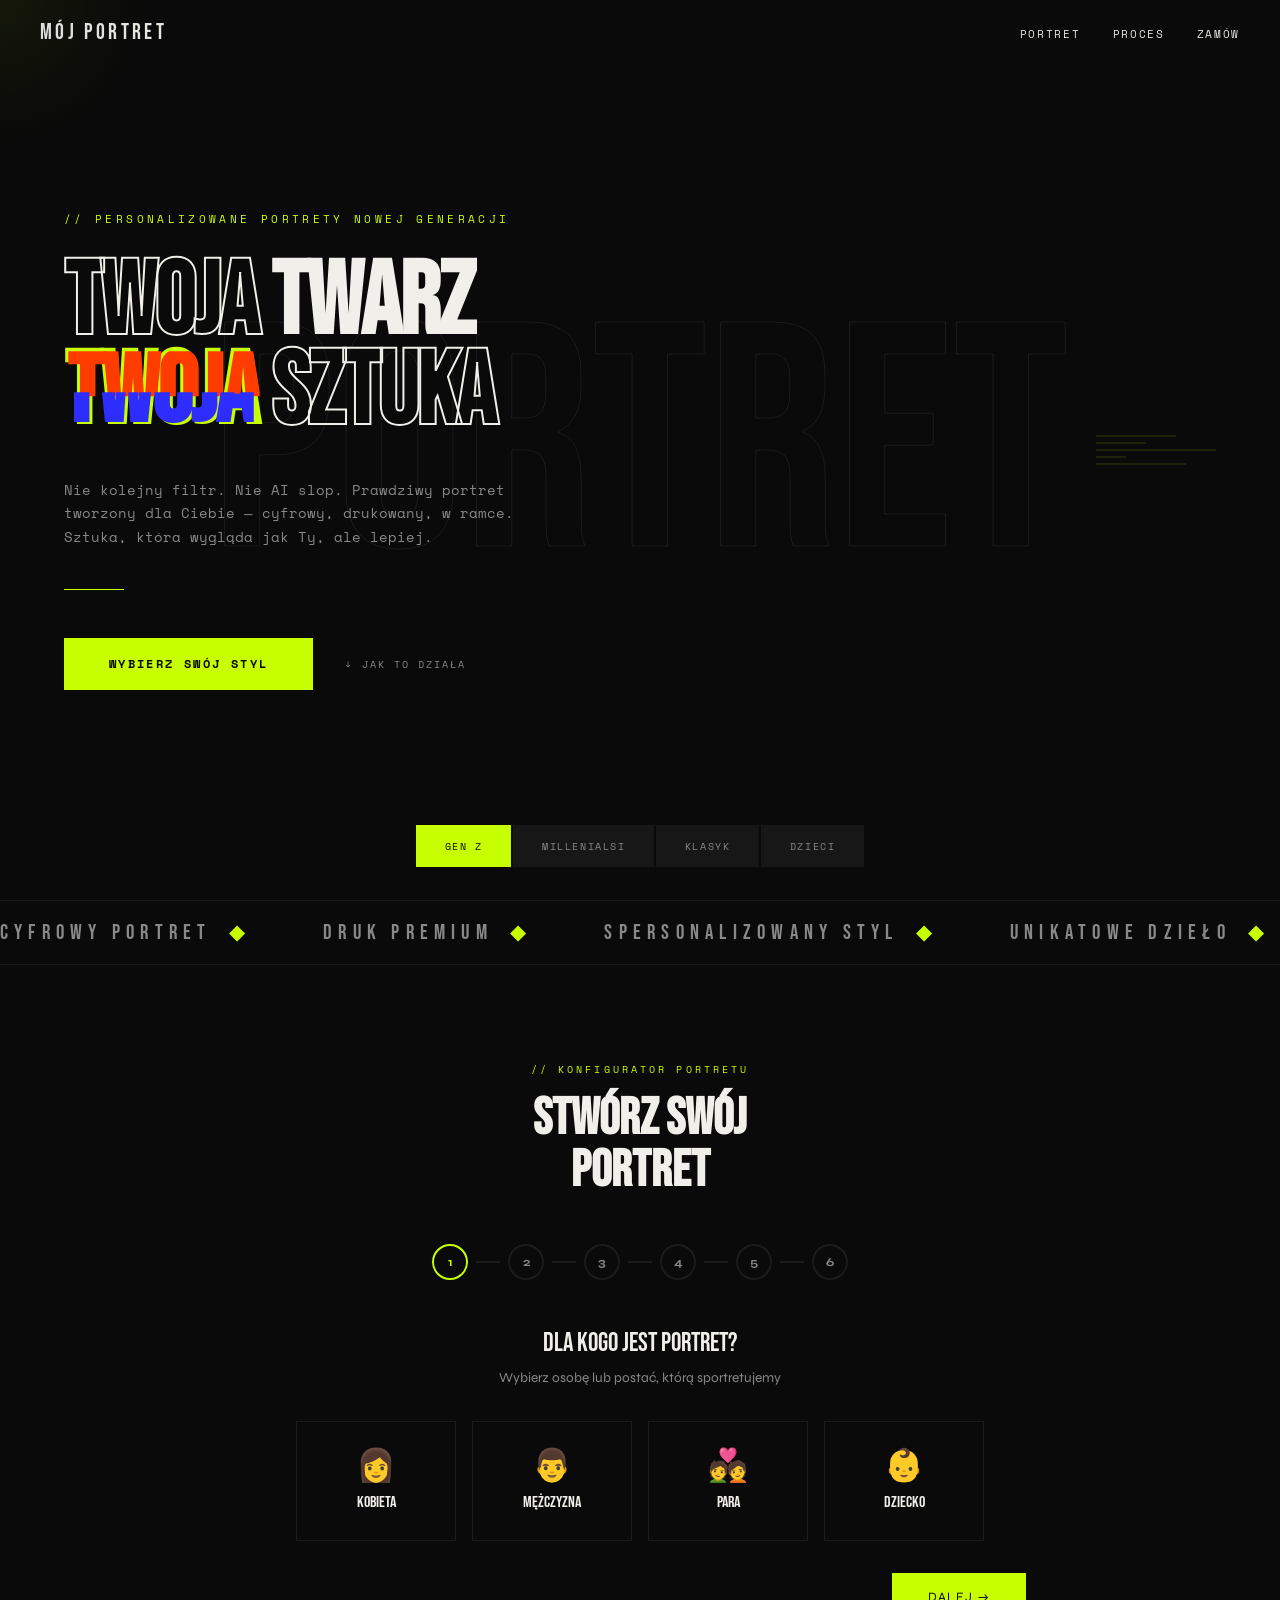
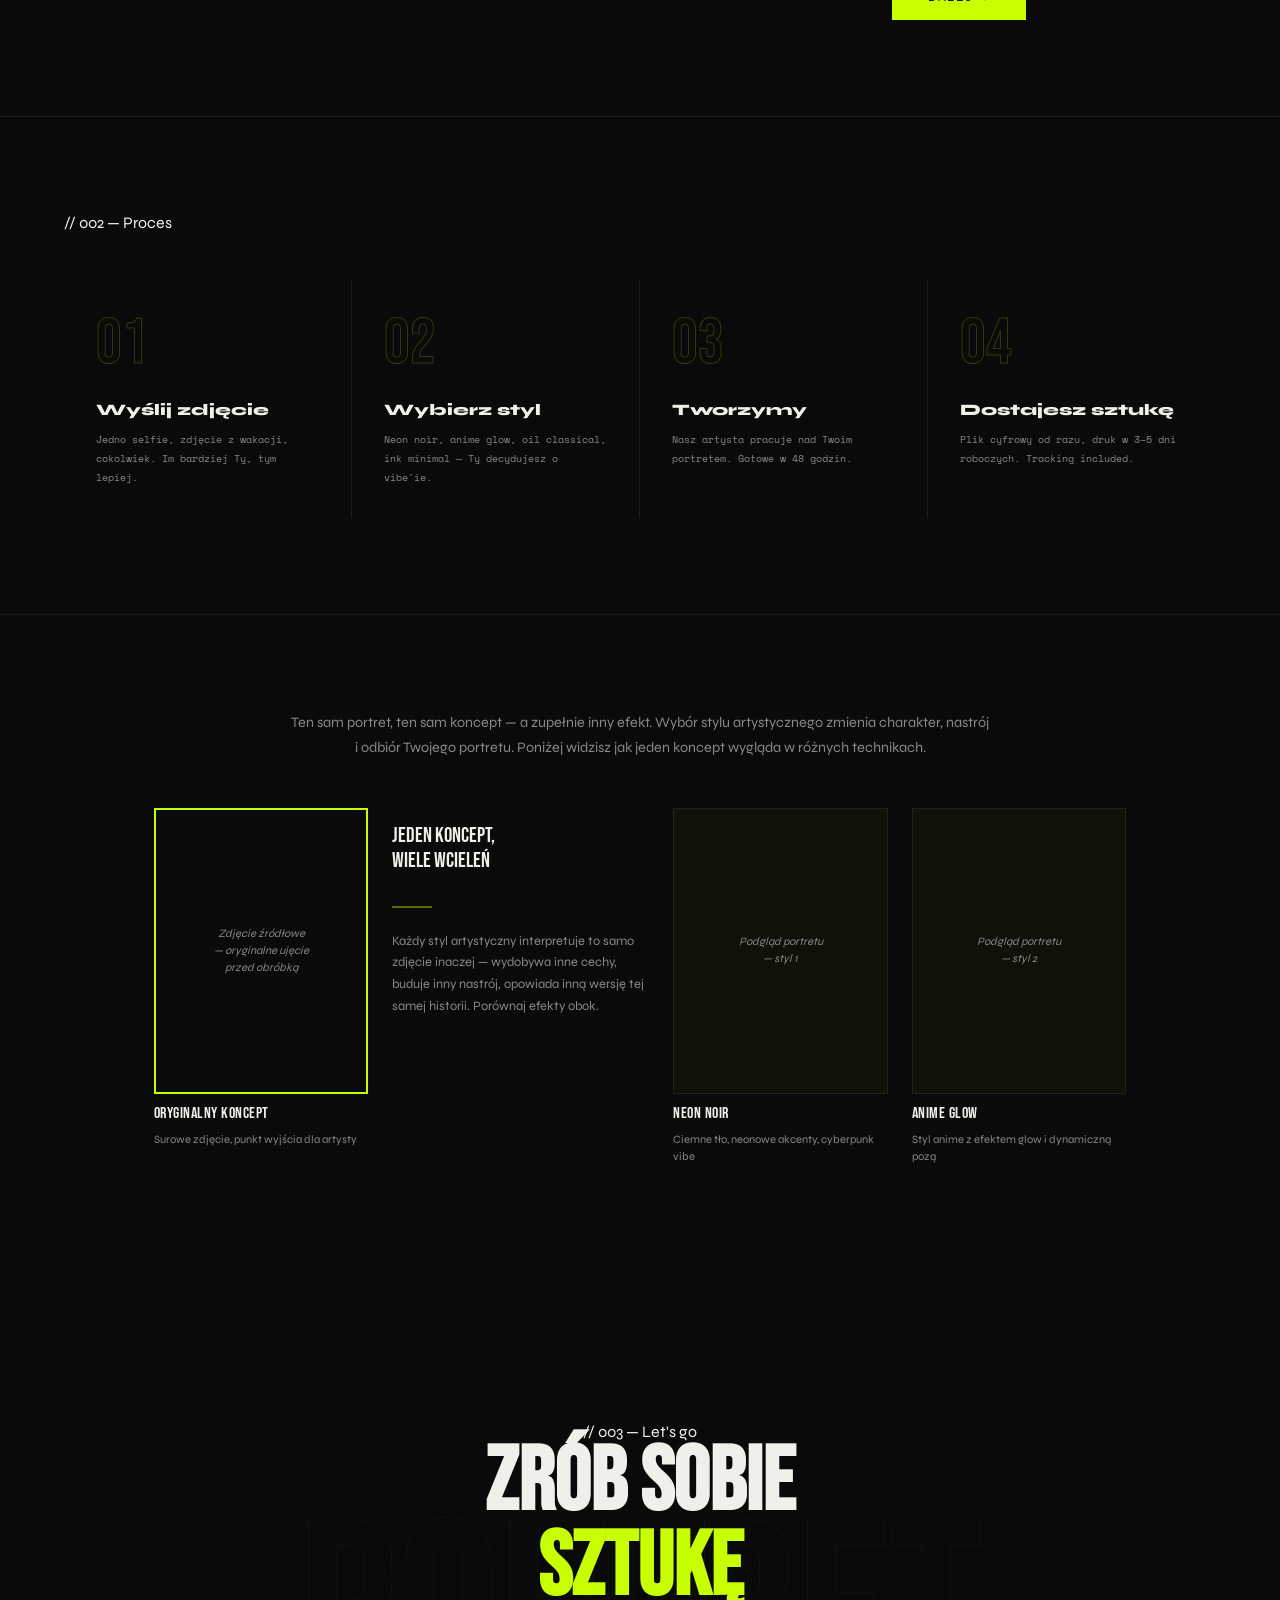
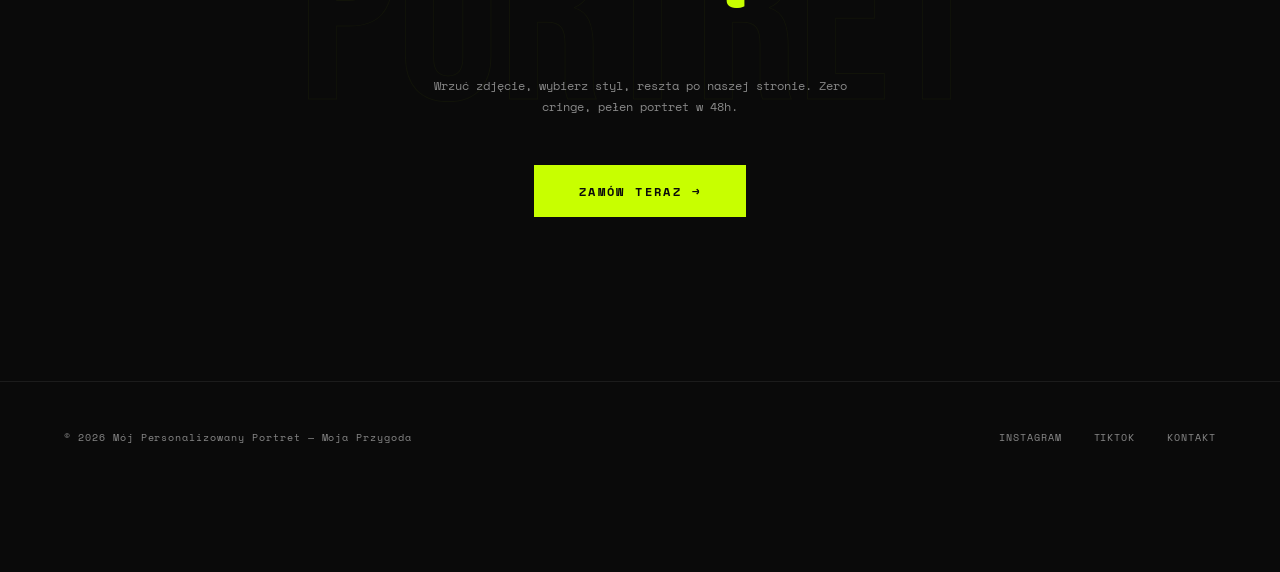
==== index.html @ 5274d472 "Rename stronka mobile test.html to index.html" ====
<!DOCTYPE html>
<html lang="pl">
<head>
<meta charset="UTF-8">
<meta name="viewport" content="width=device-width, initial-scale=1.0">
<title>Mój Personalizowany Portret</title>
<link href="https://fonts.googleapis.com/css2?family=Bebas+Neue&family=Space+Mono:ital,wght@0,400;0,700;1,400&family=Syne:wght@400;700;800&family=Playfair+Display:ital,wght@0,400;0,600;0,700;0,800;1,400;1,600&family=DM+Sans:ital,wght@0,300;0,400;0,500;1,300;1,400&family=Cormorant+Garamond:ital,wght@0,300;0,400;0,600;1,300;1,400&family=Bodoni+Moda:ital,wght@0,400;0,500;0,600;0,700;1,400;1,500;1,600&family=Lora:ital,wght@0,400;0,500;0,600;1,400;1,500&family=Fredoka+One&family=Nunito:wght@400;600;700;800&display=swap" rel="stylesheet">
<style>
*,*::before,*::after{margin:0;padding:0;box-sizing:border-box}
  :root {
    --bg: #0a0a0a; --fg: #f0efe9; --accent: #c8ff00; --accent2: #ff3c00; --accent3: #2d2dff;
    --muted: #888; --border: rgba(240,239,233,0.08); --card-hover-bg: rgba(200,255,0,0.03);
    --display-font: 'Bebas Neue', sans-serif; --body-font: 'Syne', sans-serif;
    --mono-font: 'Space Mono', monospace; --cursor: crosshair; --nav-blend: difference;
    --grain-opacity: 0.04; --scrollbar-track: #0a0a0a; --scrollbar-thumb: #c8ff00;
    --selection-bg: #c8ff00; --selection-fg: #0a0a0a;
  }
  [data-theme="millennial"] {
    --bg: #f7f3ed; --fg: #2a2520; --accent: #c4643a; --accent2: #3d6b5e; --accent3: #b8956a;
    --muted: #9a918a; --border: rgba(42,37,32,0.1); --card-hover-bg: rgba(196,100,58,0.04);
    --display-font: 'Playfair Display', serif; --body-font: 'DM Sans', sans-serif;
    --mono-font: 'Cormorant Garamond', serif; --cursor: default; --nav-blend: normal;
    --grain-opacity: 0.025; --scrollbar-track: #f7f3ed; --scrollbar-thumb: #c4643a;
    --selection-bg: #c4643a; --selection-fg: #f7f3ed;
  }
  [data-theme="klasyk"] {
    --bg: #F2F0E8; --fg: #363020; --accent: #7D2E46; --accent2: #C7C7A6; --accent3: #605C4E;
    --muted: #605C4E; --border: rgba(54,48,32,0.12); --card-hover-bg: rgba(125,46,70,0.04);
    --display-font: 'Bodoni Moda', serif; --body-font: 'Lora', serif;
    --mono-font: 'Lora', serif; --cursor: default; --nav-blend: normal;
    --grain-opacity: 0.02; --scrollbar-track: #F2F0E8; --scrollbar-thumb: #7D2E46;
    --selection-bg: #7D2E46; --selection-fg: #F2F0E8;
  }
  [data-theme="dzieci"] {
    --bg: #EAFFDA; --fg: #4A6B2A; --accent: #E8896A; --accent2: #5BA3C9; --accent3: #F5D060;
    --muted: #6A9940; --border: rgba(74,107,42,0.12); --card-hover-bg: rgba(232,137,106,0.06);
    --display-font: 'Fredoka One', cursive; --body-font: 'Nunito', sans-serif;
    --mono-font: 'Nunito', sans-serif; --cursor: default; --nav-blend: normal;
    --grain-opacity: 0; --scrollbar-track: #EAFFDA; --scrollbar-thumb: #8FD14F;
    --selection-bg: #E8896A; --selection-fg: #EAFFDA;
  }
  ::selection { background: var(--selection-bg); color: var(--selection-fg); }
  html { scroll-behavior: smooth; overflow-x: hidden; }
  body { background: var(--bg); color: var(--fg); font-family: var(--body-font); overflow-x: hidden; cursor: var(--cursor); transition: background 0.8s ease, color 0.6s ease; }
  body::after { content:''; position:fixed; inset:0; background-image:url("data:image/svg+xml,%3Csvg viewBox='0 0 256 256' xmlns='http://www.w3.org/2000/svg'%3E%3Cfilter id='noise'%3E%3CfeTurbulence type='fractalNoise' baseFrequency='0.9' numOctaves='4' stitchTiles='stitch'/%3E%3C/filter%3E%3Crect width='100%25' height='100%25' filter='url(%23noise)' opacity='0.04'/%3E%3C/svg%3E"); pointer-events:none; z-index:9999; opacity:var(--grain-opacity); }
  ::-webkit-scrollbar{width:6px} ::-webkit-scrollbar-track{background:var(--scrollbar-track)} ::-webkit-scrollbar-thumb{background:var(--scrollbar-thumb);border-radius:3px}

  .transition-curtain{position:fixed;inset:0;z-index:10000;pointer-events:none;overflow:hidden}
  .curtain-panel{position:absolute;top:0;width:100%;height:100%}
  .curtain-panel-1{background:#c4643a;z-index:3} .curtain-panel-2{background:#3d6b5e;z-index:2} .curtain-panel-3{background:#f7f3ed;z-index:1}
  .curtain-genz-1{background:#c8ff00;z-index:3} .curtain-genz-2{background:#ff3c00;z-index:2} .curtain-genz-3{background:#0a0a0a;z-index:1}
  .curtain-klasyk-left{background:#7D2E46;z-index:4;width:50%;left:0;height:100%} .curtain-klasyk-right{background:#7D2E46;z-index:4;width:50%;right:0;left:auto;height:100%}
  .curtain-klasyk-gold{z-index:5;width:4px;left:50%;height:100%;transform:translateX(-50%) scaleY(0);background:linear-gradient(180deg,transparent,#F2F0E8 20%,#F2F0E8 80%,transparent)}
  .curtain-dzieci-sky{background:#EAFFDA;z-index:3;width:100%;height:100%}
  .curtain-dzieci-kite{z-index:6;position:absolute;top:50%;left:50%;width:220px;height:220px;transform:translate(-50%,-50%) scale(0) rotate(-15deg);transform-origin:center}

  .tab-bar{position:fixed;bottom:2rem;left:50%;transform:translateX(-50%);z-index:200;display:flex;gap:2px;overflow:hidden;transition:border-radius .6s,gap .6s,box-shadow .6s,border-color .6s;border:1px solid transparent}
  [data-theme="millennial"] .tab-bar{border-radius:40px;gap:0;box-shadow:0 8px 40px rgba(42,37,32,.15)}
  [data-theme="klasyk"] .tab-bar{border-radius:0;gap:0;border:1px solid rgba(125,46,70,.25);box-shadow:0 4px 30px rgba(0,0,0,.1);background:rgba(242,240,232,.9);backdrop-filter:blur(12px)}
  [data-theme="dzieci"] .tab-bar{border-radius:40px;gap:0;box-shadow:0 6px 30px rgba(74,107,42,.15);background:rgba(255,255,255,.85);backdrop-filter:blur(12px)}
  .tab-btn{font-family:'Space Mono',monospace;font-size:.65rem;letter-spacing:.15em;text-transform:uppercase;padding:.8rem 1.8rem;border:none;cursor:pointer;transition:all .4s;background:rgba(240,239,233,.06);color:#888}
  [data-theme="millennial"] .tab-btn{background:rgba(42,37,32,.04);font-family:'DM Sans',sans-serif;font-size:.7rem;letter-spacing:.08em;padding:.9rem 2rem;border-radius:40px}
  [data-theme="klasyk"] .tab-btn{background:transparent;font-family:'Lora',serif;font-size:.75rem;letter-spacing:.1em;padding:.9rem 2rem;border-radius:0;color:#605C4E;text-transform:none}
  [data-theme="dzieci"] .tab-btn{background:rgba(143,209,79,.08);font-family:'Nunito',sans-serif;font-size:.75rem;font-weight:700;letter-spacing:.05em;padding:.8rem 1.6rem;border-radius:40px;color:#6A9940;text-transform:none}
  .tab-btn.active{background:var(--accent);color:var(--bg)}
  [data-theme="klasyk"] .tab-btn.active{background:var(--accent);color:#F2F0E8}
  [data-theme="dzieci"] .tab-btn.active{background:var(--accent);color:#fff}
  .tab-btn:not(.active):hover{background:rgba(240,239,233,.12);color:var(--fg)}
  [data-theme="millennial"] .tab-btn:not(.active):hover{background:rgba(42,37,32,.08)}
  [data-theme="klasyk"] .tab-btn:not(.active):hover{background:rgba(125,46,70,.08);color:#7D2E46}
  [data-theme="dzieci"] .tab-btn:not(.active):hover{background:rgba(143,209,79,.15);color:#4A6B2A}

  nav{position:fixed;top:0;left:0;right:0;z-index:100;display:flex;justify-content:space-between;align-items:center;padding:1.2rem 2.5rem;mix-blend-mode:var(--nav-blend);transition:padding .6s,background .6s,border-color .6s;border-bottom:1px solid transparent}
  [data-theme="millennial"] nav{padding:1.5rem 3.5rem;border-bottom-color:var(--border);background:rgba(247,243,237,.85);backdrop-filter:blur(20px)}
  [data-theme="klasyk"] nav{padding:1.8rem 4rem;border-bottom-color:var(--border);background:rgba(242,240,232,.92);backdrop-filter:blur(20px)}
  [data-theme="dzieci"] nav{padding:1.2rem 2.5rem;border-bottom-color:rgba(143,209,79,.2);background:rgba(234,255,218,.88);backdrop-filter:blur(16px)}
  .nav-logo{font-family:var(--display-font);font-size:1.4rem;letter-spacing:.15em;color:var(--fg);text-decoration:none;transition:all .6s}
  [data-theme="millennial"] .nav-logo{font-size:1.2rem;letter-spacing:.05em;font-weight:700;font-style:italic}
  [data-theme="klasyk"] .nav-logo{font-size:1.3rem;letter-spacing:.2em;font-weight:400}
  [data-theme="dzieci"] .nav-logo{font-size:1.5rem;letter-spacing:.05em}
  .nav-links{display:flex;gap:2rem;list-style:none}
  [data-theme="millennial"] .nav-links{gap:2.5rem} [data-theme="klasyk"] .nav-links{gap:3rem}
  .nav-links a{font-family:var(--mono-font);font-size:.7rem;text-transform:uppercase;letter-spacing:.15em;color:var(--fg);text-decoration:none;position:relative;transition:all .4s}
  [data-theme="millennial"] .nav-links a{font-family:'DM Sans',sans-serif;font-size:.8rem;letter-spacing:.06em;text-transform:capitalize;color:var(--muted)}
  [data-theme="klasyk"] .nav-links a{font-family:'Lora',serif;font-size:.85rem;letter-spacing:.08em;text-transform:none;color:var(--muted)}
  [data-theme="dzieci"] .nav-links a{font-family:'Nunito',sans-serif;font-size:.85rem;font-weight:700;letter-spacing:.04em;text-transform:none;color:var(--muted)}
  [data-theme="millennial"] .nav-links a:hover,[data-theme="klasyk"] .nav-links a:hover,[data-theme="dzieci"] .nav-links a:hover{color:var(--accent)}
  .nav-links a::after{content:'';position:absolute;bottom:-4px;left:0;width:0;height:2px;background:var(--accent);transition:width .3s}
  .nav-links a:hover::after{width:100%}
  [data-theme="millennial"] .nav-links a::after{height:1px;bottom:-6px}
  [data-theme="klasyk"] .nav-links a::after{height:1px;bottom:-6px}
  [data-theme="dzieci"] .nav-links a::after{height:3px;border-radius:2px;bottom:-6px}
  .page-content{opacity:1;transition:opacity .3s} .page-content.hiding{opacity:0}

  .hero{min-height:100vh;display:flex;flex-direction:column;justify-content:center;padding:0 5vw;position:relative;overflow:hidden}
  [data-theme="millennial"] .hero{align-items:center;text-align:center;padding:0 8vw}
  [data-theme="klasyk"] .hero{align-items:center;text-align:center;padding:0 10vw}
  [data-theme="dzieci"] .hero{align-items:center;text-align:center;padding:0 6vw}
  .hero-bg-text{position:absolute;font-family:var(--display-font);font-size:clamp(15rem,25vw,30rem);color:transparent;-webkit-text-stroke:1px var(--border);line-height:.85;top:50%;left:50%;transform:translate(-50%,-50%);white-space:nowrap;pointer-events:none;user-select:none}
  [data-theme="millennial"] .hero-bg-text{font-style:italic}
  [data-theme="klasyk"] .hero-bg-text{font-style:italic;-webkit-text-stroke:1px rgba(125,46,70,.05);font-size:clamp(12rem,22vw,26rem)}
  [data-theme="dzieci"] .hero-bg-text{-webkit-text-stroke:1px rgba(143,209,79,.1);font-size:clamp(10rem,20vw,22rem)}
  .hero-tag{font-family:var(--mono-font);font-size:.7rem;text-transform:uppercase;letter-spacing:.3em;color:var(--accent);margin-bottom:2rem}
  [data-theme="millennial"] .hero-tag{font-family:'DM Sans',sans-serif;font-size:.75rem;letter-spacing:.25em;font-weight:300}
  [data-theme="klasyk"] .hero-tag{font-family:'Lora',serif;font-size:.9rem;letter-spacing:.25em;font-weight:400;font-style:italic;text-transform:none}
  [data-theme="dzieci"] .hero-tag{font-family:'Nunito',sans-serif;font-size:.9rem;font-weight:700;letter-spacing:.15em;text-transform:none}
  .hero-title{font-family:var(--display-font);font-size:clamp(3rem,8vw,6.5rem);line-height:.88;letter-spacing:-.02em;max-width:90vw}
  [data-theme="millennial"] .hero-title{font-size:clamp(2.6rem,7vw,6rem);line-height:1.05;font-weight:400}
  [data-theme="klasyk"] .hero-title{font-size:clamp(2.4rem,6vw,5.2rem);line-height:1.1;font-weight:400;letter-spacing:.02em}
  [data-theme="dzieci"] .hero-title{font-size:clamp(2.8rem,8vw,6rem);line-height:1.15;letter-spacing:0}
  .hero-title .stroke{color:transparent;-webkit-text-stroke:2px var(--fg)}
  [data-theme="millennial"] .hero-title .stroke{-webkit-text-stroke-width:1.5px}
  [data-theme="klasyk"] .hero-title .stroke{-webkit-text-stroke:1px var(--fg)}
  [data-theme="dzieci"] .hero-title .stroke{color:var(--accent2);-webkit-text-stroke:0}
  .hero-title .accent{color:var(--accent);position:relative;display:inline-block}
  [data-theme="millennial"] .hero-title .accent{font-style:italic}
  [data-theme="klasyk"] .hero-title .accent{font-style:italic}
  .hero-title .accent::before{content:attr(data-text);position:absolute;left:3px;top:2px;color:var(--accent2);clip-path:inset(0 0 50% 0);animation:glitch1 3s infinite}
  .hero-title .accent::after{content:attr(data-text);position:absolute;left:-3px;top:-2px;color:var(--accent3);clip-path:inset(50% 0 0 0);animation:glitch2 3s infinite}
  [data-theme="millennial"] .hero-title .accent::before,[data-theme="millennial"] .hero-title .accent::after{display:none}
  [data-theme="klasyk"] .hero-title .accent::before,[data-theme="klasyk"] .hero-title .accent::after{display:none}
  [data-theme="dzieci"] .hero-title .accent::before,[data-theme="dzieci"] .hero-title .accent::after{display:none}
  .hero-sub{margin-top:2.5rem;font-family:var(--mono-font);font-size:.85rem;color:var(--muted);max-width:500px;line-height:1.7}
  [data-theme="millennial"] .hero-sub{font-family:'Cormorant Garamond',serif;font-size:1.15rem;font-weight:300;font-style:italic;max-width:550px;line-height:1.8}
  [data-theme="klasyk"] .hero-sub{font-family:'Lora',serif;font-size:1.1rem;font-weight:400;font-style:italic;max-width:580px;line-height:1.9;margin-top:3rem}
  [data-theme="dzieci"] .hero-sub{font-family:'Nunito',sans-serif;font-size:1.1rem;font-weight:600;max-width:550px;line-height:1.8}
  .hero-divider{width:60px;height:1px;background:var(--accent);margin-top:2.5rem;opacity:0;transition:opacity .8s}
  [data-theme="klasyk"] .hero-divider{opacity:.5}
  .hero-cta-row{margin-top:3rem;display:flex;align-items:center;gap:2rem}
  [data-theme="millennial"] .hero-cta-row{justify-content:center}
  [data-theme="klasyk"] .hero-cta-row{justify-content:center;margin-top:2.5rem}
  [data-theme="dzieci"] .hero-cta-row{justify-content:center}
  .btn-primary{font-family:var(--mono-font);font-size:.75rem;font-weight:700;text-transform:uppercase;letter-spacing:.2em;padding:1.1rem 2.8rem;background:var(--accent);color:var(--bg);border:none;cursor:pointer;position:relative;overflow:hidden;transition:transform .2s,background .4s;text-decoration:none;display:inline-block}
  [data-theme="millennial"] .btn-primary{font-family:'DM Sans',sans-serif;font-weight:500;letter-spacing:.15em;border-radius:50px;padding:1.1rem 3.2rem}
  [data-theme="klasyk"] .btn-primary{font-family:'Lora',serif;font-weight:500;font-size:.85rem;letter-spacing:.15em;border-radius:0;padding:1.2rem 3.5rem;text-transform:none;border:1px solid var(--accent);background:transparent;color:var(--accent)}
  [data-theme="dzieci"] .btn-primary{font-family:'Nunito',sans-serif;font-weight:800;font-size:.9rem;letter-spacing:.08em;border-radius:50px;padding:1.1rem 3rem;text-transform:none;color:#fff;box-shadow:0 6px 20px rgba(232,137,106,.3)}
  .btn-primary:hover{transform:scale(1.03)}
  [data-theme="klasyk"] .btn-primary:hover{background:var(--accent);color:#F2F0E8;transform:none}
  [data-theme="dzieci"] .btn-primary:hover{transform:scale(1.06);box-shadow:0 8px 28px rgba(232,137,106,.4)}
  .btn-primary::before{content:'';position:absolute;inset:0;background:var(--accent2);transform:translateX(-101%);transition:transform .35s}
  [data-theme="millennial"] .btn-primary::before{border-radius:50px}
  [data-theme="klasyk"] .btn-primary::before{display:none}
  [data-theme="dzieci"] .btn-primary::before{border-radius:50px;background:#5BA3C9}
  .btn-primary:hover::before{transform:translateX(0)}
  .btn-primary span{position:relative;z-index:1}
  .btn-primary:hover span{color:var(--fg)}
  [data-theme="millennial"] .btn-primary:hover span{color:#f7f3ed}
  [data-theme="klasyk"] .btn-primary:hover span{color:#F2F0E8}
  [data-theme="dzieci"] .btn-primary:hover span{color:#fff}
  .hero-scroll{font-family:var(--mono-font);font-size:.65rem;letter-spacing:.2em;text-transform:uppercase;color:var(--muted);text-decoration:none;display:flex;align-items:center;gap:.5rem}
  [data-theme="millennial"] .hero-scroll{font-family:'DM Sans',sans-serif;letter-spacing:.12em;font-size:.7rem}
  [data-theme="klasyk"] .hero-scroll{font-family:'Lora',serif;letter-spacing:.1em;font-size:.8rem;text-transform:none;font-style:italic}
  [data-theme="dzieci"] .hero-scroll{font-family:'Nunito',sans-serif;letter-spacing:.08em;font-size:.8rem;font-weight:700;text-transform:none}
  .hero-scroll .arrow{display:inline-block;animation:bounce 1.5s ease infinite}

  .marquee-section{border-top:1px solid var(--border);border-bottom:1px solid var(--border);padding:1.2rem 0;overflow:hidden;white-space:nowrap}
  [data-theme="klasyk"] .marquee-section{padding:1.5rem 0}
  [data-theme="dzieci"] .marquee-section{padding:1rem 0;border-color:rgba(143,209,79,.2)}
  .marquee-track{display:flex;gap:4rem;animation:marquee 20s linear infinite;width:max-content}
  [data-theme="klasyk"] .marquee-track{animation-duration:30s}
  [data-theme="dzieci"] .marquee-track{animation-duration:18s}
  .marquee-item{font-family:var(--display-font);font-size:1.3rem;letter-spacing:.3em;text-transform:uppercase;color:var(--muted);flex-shrink:0}
  [data-theme="millennial"] .marquee-item{font-style:italic;letter-spacing:.15em;font-size:1.1rem;font-weight:400}
  [data-theme="klasyk"] .marquee-item{font-style:italic;letter-spacing:.2em;font-size:1.05rem;font-weight:400;text-transform:none}
  [data-theme="dzieci"] .marquee-item{letter-spacing:.1em;font-size:1.1rem;text-transform:none}
  .marquee-item .dot{color:var(--accent);margin:0 .5rem}
  [data-theme="klasyk"] .marquee-item .dot{margin:0 1rem;font-size:.5em;vertical-align:middle}
  [data-theme="dzieci"] .marquee-item .dot{margin:0 .8rem}

  .form-section{padding:6rem 5vw;max-width:900px;margin:0 auto}
  .form-section .section-label{font-family:var(--mono-font);font-size:.65rem;text-transform:uppercase;letter-spacing:.3em;color:var(--accent);margin-bottom:1rem;text-align:center}
  [data-theme="millennial"] .form-section .section-label{font-family:'DM Sans',sans-serif;font-size:.7rem;letter-spacing:.2em;font-weight:300}
  [data-theme="klasyk"] .form-section .section-label{font-family:'Lora',serif;font-size:.85rem;letter-spacing:.2em;font-weight:400;text-transform:none;font-style:italic}
  [data-theme="dzieci"] .form-section .section-label{font-family:'Nunito',sans-serif;font-size:.8rem;font-weight:700;letter-spacing:.12em;text-transform:none}
  .form-section .section-title{font-family:var(--display-font);font-size:clamp(2rem,4vw,3.5rem);line-height:1;text-align:center;margin-bottom:3rem}

  .progress-bar{display:flex;align-items:center;justify-content:center;gap:.5rem;margin-bottom:3rem;flex-wrap:wrap}
  .progress-step{width:36px;height:36px;border-radius:50%;border:2px solid var(--border);display:flex;align-items:center;justify-content:center;font-family:var(--body-font);font-size:.75rem;font-weight:700;color:var(--muted);transition:all .4s;flex-shrink:0}
  .progress-step.active{border-color:var(--accent);color:var(--accent);background:transparent}
  .progress-step.done{border-color:var(--accent);background:var(--accent);color:var(--bg)}
  .progress-step.skipped{border-color:var(--border);opacity:.35}
  [data-theme="klasyk"] .progress-step.done{color:#F2F0E8}
  [data-theme="dzieci"] .progress-step.done{color:#fff}
  [data-theme="dzieci"] .progress-step{border-radius:50%;width:40px;height:40px}
  .progress-line{width:24px;height:2px;background:var(--border);transition:background .4s;flex-shrink:0}
  .progress-line.done{background:var(--accent)}

  .form-step{display:none;animation:fadeStep .4s ease}
  .form-step.active{display:block}
  @keyframes fadeStep{from{opacity:0;transform:translateY(16px)}to{opacity:1;transform:translateY(0)}}
  .step-heading{font-family:var(--display-font);font-size:1.6rem;text-align:center;margin-bottom:.5rem}
  [data-theme="dzieci"] .step-heading{font-size:1.4rem}
  .step-subheading{font-family:var(--body-font);font-size:.85rem;color:var(--muted);text-align:center;margin-bottom:2rem;line-height:1.6}

  /* FIX 3: opt-grid zmieniony na flexbox z justify-content:center */
  .opt-grid{display:flex;flex-wrap:wrap;justify-content:center;gap:1rem;margin-bottom:2rem}
  .opt-grid .opt-card{flex:0 0 auto;width:160px}
  .opt-grid.wide .opt-card{width:220px}
  @media(max-width:900px){.opt-grid .opt-card{width:130px} .opt-grid.wide .opt-card{width:100%}}

  .opt-card{border:1px solid var(--border);padding:1.5rem 1rem;text-align:center;cursor:pointer;transition:all .3s;position:relative;background:transparent}
  [data-theme="millennial"] .opt-card{border-radius:8px}
  [data-theme="klasyk"] .opt-card{border-radius:0}
  [data-theme="dzieci"] .opt-card{border-radius:16px;background:rgba(255,255,255,.4);border-width:2px}
  .opt-card:hover{border-color:var(--accent);background:var(--card-hover-bg)}
  .opt-card.selected{border-color:var(--accent);background:var(--card-hover-bg);box-shadow:0 0 0 2px var(--accent)}
  [data-theme="dzieci"] .opt-card.selected{box-shadow:0 0 0 3px var(--accent)}
  .opt-card .opt-icon{font-size:2rem;margin-bottom:.5rem;display:block}
  .opt-card .opt-label{font-family:var(--display-font);font-size:1rem;margin-bottom:.3rem}
  [data-theme="dzieci"] .opt-card .opt-label{font-size:.95rem}
  .opt-card .opt-desc{font-family:var(--body-font);font-size:.7rem;color:var(--muted);line-height:1.5}
  .opt-card .opt-price{font-family:var(--display-font);font-size:1.2rem;color:var(--accent);margin-top:.5rem}
  .opt-card .opt-badge{font-family:var(--body-font);font-size:.55rem;text-transform:uppercase;letter-spacing:.1em;color:var(--accent);opacity:.7;margin-top:.3rem}

  .sub-choice{display:none;margin-top:1rem;margin-bottom:1rem}
  .sub-choice.visible{display:flex;gap:.8rem;justify-content:center}
  .sub-btn{padding:.6rem 1.5rem;border:1px solid var(--border);background:transparent;color:var(--fg);font-family:var(--body-font);font-size:.8rem;cursor:pointer;transition:all .3s}
  [data-theme="millennial"] .sub-btn{border-radius:30px} [data-theme="dzieci"] .sub-btn{border-radius:30px;font-weight:700}
  .sub-btn.selected{border-color:var(--accent);background:var(--accent);color:var(--bg)}
  [data-theme="klasyk"] .sub-btn.selected{color:#F2F0E8} [data-theme="dzieci"] .sub-btn.selected{color:#fff}

  .opt-card .style-preview{width:100%;aspect-ratio:4/3;background:var(--border);margin-bottom:.8rem;display:flex;align-items:center;justify-content:center;font-size:.7rem;color:var(--muted);font-style:italic}
  [data-theme="millennial"] .opt-card .style-preview{border-radius:6px}
  [data-theme="dzieci"] .opt-card .style-preview{border-radius:12px}

  .expand-btn{display:block;margin:1.5rem auto;padding:.7rem 2rem;border:1px solid var(--border);background:transparent;color:var(--muted);font-family:var(--body-font);font-size:.75rem;cursor:pointer;transition:all .3s}
  [data-theme="millennial"] .expand-btn{border-radius:30px} [data-theme="dzieci"] .expand-btn{border-radius:30px;font-weight:700}
  .expand-btn:hover{border-color:var(--accent);color:var(--accent)}
  .extra-styles{display:none;margin-top:1.5rem}
  .extra-styles.visible{display:block}
  .extra-styles-group{margin-bottom:1.5rem}
  .extra-styles-group-label{font-family:var(--body-font);font-size:.7rem;color:var(--muted);text-transform:uppercase;letter-spacing:.15em;margin-bottom:.8rem;padding-bottom:.4rem;border-bottom:1px solid var(--border)}

  .size-grid{display:grid;grid-template-columns:repeat(auto-fill,minmax(180px,1fr));gap:1rem}
  .size-card{border:1px solid var(--border);padding:1.2rem;cursor:pointer;transition:all .3s;display:flex;justify-content:space-between;align-items:center}
  [data-theme="millennial"] .size-card{border-radius:8px} [data-theme="dzieci"] .size-card{border-radius:12px;border-width:2px}
  .size-card:hover{border-color:var(--accent)} .size-card.selected{border-color:var(--accent);box-shadow:0 0 0 2px var(--accent)}
  .size-label{font-family:var(--display-font);font-size:1rem}
  .size-price{font-family:var(--display-font);font-size:1rem;color:var(--accent)}

  .live-price{text-align:center;margin-top:1.5rem;font-family:var(--display-font);font-size:2rem;color:var(--accent)}

  .summary-box{border:1px solid var(--border);padding:1.5rem;margin-bottom:2rem}
  [data-theme="millennial"] .summary-box{border-radius:8px} [data-theme="dzieci"] .summary-box{border-radius:16px;border-width:2px}
  .summary-row{display:flex;justify-content:space-between;padding:.5rem 0;border-bottom:1px solid var(--border);font-family:var(--body-font);font-size:.8rem}
  .summary-row:last-child{border-bottom:none}
  .summary-row .sr-label{color:var(--muted)} .summary-row .sr-value{font-weight:700}
  .summary-total{display:flex;justify-content:space-between;padding:1rem 0 0;font-family:var(--display-font);font-size:1.5rem;color:var(--accent);border-top:2px solid var(--accent);margin-top:.5rem}

  .form-nav{display:flex;justify-content:space-between;align-items:center;margin-top:2rem;gap:1rem}
  .form-nav-btn{padding:.9rem 2.2rem;border:1px solid var(--border);background:transparent;color:var(--fg);font-family:var(--body-font);font-size:.8rem;cursor:pointer;transition:all .3s;text-transform:uppercase;letter-spacing:.1em}
  [data-theme="millennial"] .form-nav-btn{border-radius:30px} [data-theme="dzieci"] .form-nav-btn{border-radius:30px;font-weight:700;text-transform:none}
  .form-nav-btn:hover:not(:disabled){border-color:var(--accent);color:var(--accent)}
  .form-nav-btn:disabled{opacity:.3;cursor:not-allowed}
  .form-nav-btn.next{background:var(--accent);color:var(--bg);border-color:var(--accent)}
  [data-theme="klasyk"] .form-nav-btn.next{color:#F2F0E8} [data-theme="dzieci"] .form-nav-btn.next{color:#fff}
  .form-nav-btn.next:hover:not(:disabled){opacity:.9}
  .form-nav-btn.next:disabled{opacity:.3}
  .form-nav-btn.cart{background:var(--accent);color:var(--bg);border-color:var(--accent);font-weight:700;font-size:.85rem}
  [data-theme="klasyk"] .form-nav-btn.cart{color:#F2F0E8} [data-theme="dzieci"] .form-nav-btn.cart{color:#fff}

  .cart-action-area{text-align:center;margin-top:1rem}
  .cart-add-btn{display:inline-block;width:100%;max-width:400px;padding:1.1rem 2.5rem;font-size:.9rem}
  .cart-confirmation{animation:fadeStep .4s ease}
  .cart-confirmation-msg{font-family:var(--display-font);font-size:1.6rem;color:var(--accent);margin-bottom:1.5rem}
  [data-theme="dzieci"] .cart-confirmation-msg{font-size:1.4rem}
  .cart-confirmation-btns{display:flex;gap:1rem;justify-content:center;flex-wrap:wrap}
  .cart-conf-btn{padding:.9rem 2.2rem;font-family:var(--body-font);font-size:.8rem;cursor:pointer;transition:all .3s;text-transform:uppercase;letter-spacing:.1em;text-decoration:none;display:inline-block;border:1px solid var(--accent)}
  [data-theme="millennial"] .cart-conf-btn{border-radius:30px}
  [data-theme="dzieci"] .cart-conf-btn{border-radius:30px;font-weight:700;text-transform:none}
  .cart-conf-btn-primary{background:var(--accent);color:var(--bg)}
  [data-theme="klasyk"] .cart-conf-btn-primary{color:#F2F0E8}
  [data-theme="dzieci"] .cart-conf-btn-primary{color:#fff}
  .cart-conf-btn-primary:hover{opacity:.9}
  .cart-conf-btn-secondary{background:transparent;color:var(--accent)}
  .cart-conf-btn-secondary:hover{background:var(--card-hover-bg)}

  .toast{position:fixed;top:2rem;right:2rem;z-index:10001;padding:1rem 1.8rem;background:var(--accent);color:var(--bg);font-family:var(--body-font);font-size:.8rem;font-weight:700;letter-spacing:.05em;cursor:pointer;opacity:0;transform:translateY(-12px);transition:opacity .3s,transform .3s;pointer-events:none;box-shadow:0 4px 20px rgba(0,0,0,.15)}
  .toast.visible{opacity:1;transform:translateY(0);pointer-events:auto}
  [data-theme="millennial"] .toast{border-radius:12px}
  [data-theme="dzieci"] .toast{border-radius:16px;color:#fff}
  [data-theme="klasyk"] .toast{color:#F2F0E8}

  .style-compare{padding:6rem 5vw;max-width:1100px;margin:0 auto}
  .sc-intro{font-family:var(--body-font);font-size:.9rem;color:var(--muted);line-height:1.7;max-width:700px;margin:0 auto 3rem;text-align:center}
  [data-theme="millennial"] .sc-intro{font-family:'Cormorant Garamond',serif;font-size:1.05rem;font-style:italic;font-weight:300;line-height:1.8}
  [data-theme="klasyk"] .sc-intro{font-family:'Lora',serif;font-size:1rem;font-weight:400;line-height:1.8}
  [data-theme="dzieci"] .sc-intro{font-family:'Nunito',sans-serif;font-size:1rem;font-weight:600}
  .sc-grid{display:grid;grid-template-columns:1fr 1.2fr 1fr 1fr;gap:1.5rem;align-items:start}
  .sc-item{display:flex;flex-direction:column;gap:.6rem}
  .sc-frame{width:100%;aspect-ratio:3/4;border:1px solid var(--border);display:flex;align-items:center;justify-content:center;position:relative;overflow:hidden;transition:border-color .3s}
  [data-theme="millennial"] .sc-frame{border-radius:8px}
  [data-theme="klasyk"] .sc-frame{border-radius:0}
  [data-theme="dzieci"] .sc-frame{border-radius:16px;border-width:2px;border-style:dashed}
  .sc-frame-inner{font-family:var(--body-font);font-size:.7rem;color:var(--muted);text-align:center;padding:1rem;line-height:1.5;font-style:italic}
  .sc-frame.original{border-color:var(--accent);border-width:2px}
  [data-theme="dzieci"] .sc-frame.original{border-width:3px;border-style:solid}
  .sc-frame.styled{background:var(--card-hover-bg)}
  .sc-frame.styled:hover{border-color:var(--accent)}
  .sc-caption{font-family:var(--display-font);font-size:1rem;letter-spacing:.03em}
  [data-theme="dzieci"] .sc-caption{font-size:.95rem}
  .sc-note{font-family:var(--body-font);font-size:.7rem;color:var(--muted);line-height:1.5}
  [data-theme="millennial"] .sc-note{font-family:'Cormorant Garamond',serif;font-size:.85rem;font-style:italic;font-weight:300}
  [data-theme="klasyk"] .sc-note{font-family:'Lora',serif;font-size:.8rem}
  [data-theme="dzieci"] .sc-note{font-family:'Nunito',sans-serif;font-size:.75rem;font-weight:600}
  .sc-text{display:flex;flex-direction:column;justify-content:center;padding:1rem 0}
  .sc-text-heading{font-family:var(--display-font);font-size:1.3rem;margin-bottom:.6rem;line-height:1.2}
  [data-theme="dzieci"] .sc-text-heading{font-size:1.15rem}
  .sc-text-body{font-family:var(--body-font);font-size:.8rem;color:var(--muted);line-height:1.7}
  [data-theme="millennial"] .sc-text-body{font-family:'Cormorant Garamond',serif;font-size:.95rem;font-style:italic;font-weight:300}
  [data-theme="klasyk"] .sc-text-body{font-family:'Lora',serif;font-size:.85rem}
  [data-theme="dzieci"] .sc-text-body{font-family:'Nunito',sans-serif;font-size:.85rem;font-weight:600}
  .sc-accent-line{width:40px;height:2px;background:var(--accent);margin:.8rem 0;opacity:.4}
  @media(max-width:900px){.sc-grid{grid-template-columns:1fr 1fr;gap:1.2rem}}
  @media(max-width:600px){.sc-grid{grid-template-columns:1fr}}

  .process{padding:6rem 5vw;border-top:1px solid var(--border);border-bottom:1px solid var(--border)}
  [data-theme="klasyk"] .process{padding:8rem 6vw}
  .process-grid{display:grid;grid-template-columns:repeat(4,1fr)}
  .process-step{padding:2rem;border-right:1px solid var(--border)} .process-step:last-child{border-right:none}
  [data-theme="klasyk"] .process-step{padding:2.5rem}
  .step-num{font-family:var(--display-font);font-size:4rem;color:transparent;-webkit-text-stroke:1px rgba(200,255,0,.2);line-height:1;margin-bottom:1.5rem}
  [data-theme="millennial"] .step-num{-webkit-text-stroke-color:rgba(196,100,58,.15);font-style:italic}
  [data-theme="klasyk"] .step-num{-webkit-text-stroke-color:rgba(125,46,70,.12);font-style:italic;font-size:3.5rem}
  [data-theme="dzieci"] .step-num{-webkit-text-stroke-color:rgba(143,209,79,.25);font-size:3.5rem}
  .step-title{font-family:var(--body-font);font-size:1rem;font-weight:800;margin-bottom:.7rem}
  [data-theme="millennial"] .step-title{font-family:'Playfair Display',serif;font-weight:600;font-size:1.05rem}
  [data-theme="klasyk"] .step-title{font-family:'Bodoni Moda',serif;font-weight:500;font-size:1.1rem;font-style:italic}
  [data-theme="dzieci"] .step-title{font-family:'Fredoka One',cursive;font-weight:400;font-size:1.1rem}
  .step-desc{font-family:var(--mono-font);font-size:.65rem;color:var(--muted);line-height:1.8}
  [data-theme="millennial"] .step-desc{font-family:'Cormorant Garamond',serif;font-size:.9rem;font-style:italic;font-weight:300;line-height:1.7}
  [data-theme="klasyk"] .step-desc{font-family:'Lora',serif;font-size:.9rem;font-weight:400;line-height:1.8}
  [data-theme="dzieci"] .step-desc{font-family:'Nunito',sans-serif;font-size:.85rem;font-weight:600;line-height:1.7}

  .cta-section{padding:10rem 5vw;text-align:center;position:relative;overflow:hidden}
  [data-theme="klasyk"] .cta-section{padding:12rem 8vw}
  [data-theme="dzieci"] .cta-section{padding:8rem 6vw}
  .cta-section::before{content:'PORTRET';position:absolute;font-family:var(--display-font);font-size:clamp(10rem,20vw,22rem);color:transparent;-webkit-text-stroke:1px rgba(200,255,0,.04);top:50%;left:50%;transform:translate(-50%,-50%);pointer-events:none}
  [data-theme="millennial"] .cta-section::before{-webkit-text-stroke-color:rgba(196,100,58,.04);font-style:italic}
  [data-theme="klasyk"] .cta-section::before{-webkit-text-stroke-color:rgba(125,46,70,.03);font-style:italic}
  [data-theme="dzieci"] .cta-section::before{-webkit-text-stroke-color:rgba(143,209,79,.08)}
  .cta-headline{font-family:var(--display-font);font-size:clamp(3rem,7vw,6rem);line-height:.95;margin-bottom:1.5rem;position:relative}
  [data-theme="millennial"] .cta-headline{font-weight:400;line-height:1.1}
  [data-theme="klasyk"] .cta-headline{font-weight:400;line-height:1.15;font-size:clamp(2.5rem,6vw,5rem)}
  [data-theme="dzieci"] .cta-headline{line-height:1.15;font-size:clamp(2.5rem,6vw,4.5rem)}
  .cta-divider{width:80px;height:1px;background:var(--accent);margin:0 auto 2.5rem;opacity:0;transition:opacity .8s}
  [data-theme="klasyk"] .cta-divider{opacity:.4}
  .cta-sub{font-family:var(--mono-font);font-size:.75rem;color:var(--muted);max-width:450px;margin:0 auto 3rem;line-height:1.7}
  [data-theme="millennial"] .cta-sub{font-family:'Cormorant Garamond',serif;font-size:1.1rem;font-style:italic;font-weight:300;line-height:1.8}
  [data-theme="klasyk"] .cta-sub{font-family:'Lora',serif;font-size:1.05rem;font-style:italic;font-weight:400;line-height:1.9;max-width:520px}
  [data-theme="dzieci"] .cta-sub{font-family:'Nunito',sans-serif;font-size:1.05rem;font-weight:600;line-height:1.7;max-width:480px}

  footer{padding:3rem 5vw;border-top:1px solid var(--border);display:flex;justify-content:space-between;align-items:center;flex-wrap:wrap;gap:1rem;margin-bottom:5rem}
  [data-theme="klasyk"] footer{padding:3.5rem 6vw}
  .footer-left{font-family:var(--mono-font);font-size:.6rem;color:var(--muted);letter-spacing:.1em}
  [data-theme="millennial"] .footer-left{font-family:'DM Sans',sans-serif;font-weight:300}
  [data-theme="klasyk"] .footer-left{font-family:'Lora',serif;font-size:.75rem;font-weight:400;letter-spacing:.05em}
  [data-theme="dzieci"] .footer-left{font-family:'Nunito',sans-serif;font-size:.7rem;font-weight:600}
  .footer-right{display:flex;gap:2rem} [data-theme="klasyk"] .footer-right{gap:2.5rem}
  .footer-right a{font-family:var(--mono-font);font-size:.6rem;color:var(--muted);text-decoration:none;letter-spacing:.1em;text-transform:uppercase;transition:color .3s}
  [data-theme="millennial"] .footer-right a{font-family:'DM Sans',sans-serif;text-transform:capitalize;letter-spacing:.06em}
  [data-theme="klasyk"] .footer-right a{font-family:'Lora',serif;text-transform:none;letter-spacing:.06em;font-size:.8rem}
  [data-theme="dzieci"] .footer-right a{font-family:'Nunito',sans-serif;font-weight:700;text-transform:none;letter-spacing:.04em;font-size:.75rem}
  .footer-right a:hover{color:var(--accent)}

  .cursor-glow{width:300px;height:300px;border-radius:50%;background:radial-gradient(circle,rgba(200,255,0,.06) 0%,transparent 70%);position:fixed;pointer-events:none;z-index:0;transform:translate(-50%,-50%);transition:left .15s ease-out,top .15s ease-out,opacity .5s}
  [data-theme="millennial"] .cursor-glow,[data-theme="klasyk"] .cursor-glow,[data-theme="dzieci"] .cursor-glow{opacity:0}
  .deco-lines{position:absolute;right:5vw;top:50%;transform:translateY(-50%);display:flex;flex-direction:column;gap:6px;transition:opacity .5s}
  [data-theme="millennial"] .deco-lines,[data-theme="klasyk"] .deco-lines,[data-theme="dzieci"] .deco-lines{opacity:0;pointer-events:none}
  .deco-line{height:1px;background:var(--accent);opacity:.2}
  .deco-line:nth-child(1){width:80px} .deco-line:nth-child(2){width:50px} .deco-line:nth-child(3){width:120px} .deco-line:nth-child(4){width:30px} .deco-line:nth-child(5){width:90px}
  .mill-ornament{position:absolute;pointer-events:none;opacity:0;transition:opacity .8s}
  [data-theme="millennial"] .mill-ornament{opacity:.08}
  .mill-ornament-1{top:12%;right:8%;width:200px;transform:rotate(15deg)} .mill-ornament-2{bottom:15%;left:5%;width:160px;transform:rotate(-20deg) scaleX(-1)}
  .mill-glow,.mill-glow-2{position:fixed;pointer-events:none;opacity:0;transition:opacity 1s;z-index:0}
  .mill-glow{top:-30vh;right:-20vw;width:70vw;height:70vh;background:radial-gradient(ellipse,rgba(196,100,58,.06) 0%,transparent 70%)}
  .mill-glow-2{bottom:-20vh;left:-15vw;width:60vw;height:60vh;background:radial-gradient(ellipse,rgba(61,107,94,.05) 0%,transparent 70%)}
  [data-theme="millennial"] .mill-glow,[data-theme="millennial"] .mill-glow-2{opacity:1}
  .klasyk-corner{position:absolute;pointer-events:none;opacity:0;transition:opacity 1s;color:var(--accent)}
  [data-theme="klasyk"] .klasyk-corner{opacity:.12}
  .klasyk-corner-tl{top:15%;left:6%} .klasyk-corner-br{bottom:20%;right:6%;transform:rotate(180deg)}
  .klasyk-glow{position:fixed;top:50%;left:50%;transform:translate(-50%,-50%);width:80vw;height:80vh;background:radial-gradient(ellipse,rgba(125,46,70,.03) 0%,transparent 60%);pointer-events:none;opacity:0;transition:opacity 1s;z-index:0}
  [data-theme="klasyk"] .klasyk-glow{opacity:1}
  .dzieci-balloons{position:fixed;pointer-events:none;z-index:1;opacity:0;transition:opacity 1s}
  [data-theme="dzieci"] .dzieci-balloons{opacity:1}
  .dzieci-balloons-left{left:-10px;bottom:10vh} .dzieci-balloons-right{right:-10px;bottom:15vh}
  @keyframes balloonFloat{0%,100%{transform:translateY(0) rotate(-2deg)}50%{transform:translateY(-12px) rotate(2deg)}}
  .balloon-group{animation:balloonFloat 4s ease-in-out infinite} .balloon-group-r{animation:balloonFloat 5s ease-in-out infinite 1s}

  .animate-in{opacity:0;transform:translateY(40px);transition:opacity .8s,transform .8s} .animate-in.shown{opacity:1;transform:translateY(0)}
  [data-theme="klasyk"] .animate-in{transition-duration:1.2s}
  @keyframes glitch1{0%,90%,100%{clip-path:inset(0 0 95% 0)}92%{clip-path:inset(10% 0 30% 0)}94%{clip-path:inset(60% 0 5% 0)}96%{clip-path:inset(30% 0 40% 0)}98%{clip-path:inset(80% 0 0 0)}}
  @keyframes glitch2{0%,88%,100%{clip-path:inset(95% 0 0 0)}90%{clip-path:inset(20% 0 50% 0)}93%{clip-path:inset(70% 0 10% 0)}95%{clip-path:inset(5% 0 60% 0)}97%{clip-path:inset(40% 0 20% 0)}}
  @keyframes bounce{0%,100%{transform:translateY(0)}50%{transform:translateY(5px)}}
  @keyframes marquee{0%{transform:translateX(0)}100%{transform:translateX(-50%)}}

  /* ===== TABLET — 768px ===== */
  @media(max-width:768px){
    .process-grid{grid-template-columns:repeat(2,1fr)}
    .process-step{border-right:none;border-bottom:1px solid var(--border)}
    .process-step:nth-child(2n){border-right:none}
    .process-step:nth-last-child(-n+2){border-bottom:none}
    .size-grid{grid-template-columns:1fr}
    .sc-grid{grid-template-columns:1fr 1fr;gap:1.2rem}
    .nav-links{display:none}
    .hero-cta-row{flex-direction:column;align-items:flex-start}
    [data-theme="millennial"] .hero-cta-row,[data-theme="klasyk"] .hero-cta-row,[data-theme="dzieci"] .hero-cta-row{align-items:center}
    .klasyk-corner{display:none}
    .dzieci-balloons{display:none}
    .deco-lines{display:none}
  }

  /* ===== PHONE — 480px ===== */
  @media(max-width:480px){
    /* Nav */
    nav{padding:.8rem 1rem}
    [data-theme="millennial"] nav,[data-theme="klasyk"] nav,[data-theme="dzieci"] nav{padding:.8rem 1rem}
    .nav-logo{font-size:1.1rem;letter-spacing:.08em}
    [data-theme="millennial"] .nav-logo{font-size:1rem}
    [data-theme="klasyk"] .nav-logo{font-size:1rem;letter-spacing:.1em}
    [data-theme="dzieci"] .nav-logo{font-size:1.15rem}

    /* Tab bar */
    .tab-bar{bottom:1rem}
    .tab-btn{padding:.55rem .7rem;font-size:.5rem;letter-spacing:.08em}
    [data-theme="millennial"] .tab-btn{padding:.6rem .8rem;font-size:.55rem;letter-spacing:.04em}
    [data-theme="klasyk"] .tab-btn{padding:.6rem .8rem;font-size:.58rem;letter-spacing:.05em}
    [data-theme="dzieci"] .tab-btn{padding:.55rem .7rem;font-size:.58rem;letter-spacing:.02em}

    /* Hero */
    .hero{padding:0 5vw}
    [data-theme="millennial"] .hero,[data-theme="klasyk"] .hero,[data-theme="dzieci"] .hero{padding:0 5vw}
    .hero-title{font-size:clamp(2rem,8vw,6.5rem)}
    [data-theme="millennial"] .hero-title{font-size:clamp(2rem,7vw,6rem)}
    [data-theme="klasyk"] .hero-title{font-size:clamp(2rem,6vw,5.2rem)}
    [data-theme="dzieci"] .hero-title{font-size:clamp(2rem,8vw,6rem)}

    /* Sections — reduced padding */
    .form-section{padding:3rem 4vw}
    .process{padding:3rem 4vw}
    .cta-section{padding:3rem 4vw}
    [data-theme="klasyk"] .cta-section{padding:3rem 4vw}
    [data-theme="dzieci"] .cta-section{padding:3rem 4vw}
    .style-compare{padding:3rem 4vw}

    /* Progress bar */
    .progress-step{width:28px;height:28px;font-size:.65rem}
    [data-theme="dzieci"] .progress-step{width:28px;height:28px}
    .progress-line{width:12px}

    /* Form cards — full width */
    .opt-grid .opt-card{width:100%}
    .opt-grid.wide .opt-card{width:100%}

    /* Form nav — stacked, full width, Dalej on top */
    .form-nav{flex-direction:column-reverse;gap:.6rem}
    .form-nav-btn{width:100%;text-align:center}

    /* Cart confirmation buttons */
    .cart-confirmation-btns{flex-direction:column}
    .cart-conf-btn{width:100%;text-align:center}
    .cart-add-btn{max-width:100%}

    /* Btn primary — full width */
    .btn-primary{width:100%;text-align:center}

    /* Process grid — single column */
    .process-grid{grid-template-columns:1fr}
    .process-step{border-right:none;border-bottom:1px solid var(--border)}
    .process-step:last-child{border-bottom:none}

    /* Style compare — single column */
    .sc-grid{grid-template-columns:1fr}

    /* Footer */
    footer{flex-direction:column;text-align:center;padding:2rem 4vw}
    .footer-right{justify-content:center}

    /* Toast — narrower on phone */
    .toast{right:1rem;left:1rem;text-align:center}
  }
</style>
</head>
<body data-theme="genz">

<div class="cursor-glow" id="cursorGlow"></div>
<div class="mill-glow"></div>
<div class="mill-glow-2"></div>
<div class="klasyk-glow"></div>
<div class="transition-curtain" id="transitionCurtain"></div>

<!-- Balony dla motywu Dzieci -->
<div class="dzieci-balloons dzieci-balloons-left">
  <svg width="120" height="320" viewBox="0 0 120 320" fill="none" class="balloon-group" xmlns="http://www.w3.org/2000/svg">
    <ellipse cx="45" cy="60" rx="32" ry="40" fill="#E8896A" opacity=".7"/>
    <path d="M45 100Q42 108 45 115" stroke="#E8896A" stroke-width="1.5" fill="none"/>
    <path d="M45 115C40 150 50 200 42 280" stroke="#E8896A" stroke-width="1" fill="none" opacity=".4"/>
    <ellipse cx="85" cy="90" rx="25" ry="32" fill="#5BA3C9" opacity=".6"/>
    <path d="M85 122Q83 128 85 134" stroke="#5BA3C9" stroke-width="1.5" fill="none"/>
    <path d="M85 134C80 170 88 220 82 300" stroke="#5BA3C9" stroke-width="1" fill="none" opacity=".3"/>
    <ellipse cx="30" cy="140" rx="20" ry="26" fill="#F5D060" opacity=".5"/>
    <path d="M30 166Q28 172 30 177" stroke="#F5D060" stroke-width="1.5" fill="none"/>
    <path d="M30 177C26 210 34 250 28 320" stroke="#F5D060" stroke-width="1" fill="none" opacity=".3"/>
  </svg>
</div>
<div class="dzieci-balloons dzieci-balloons-right">
  <svg width="110" height="300" viewBox="0 0 110 300" fill="none" class="balloon-group-r" xmlns="http://www.w3.org/2000/svg">
    <ellipse cx="65" cy="55" rx="28" ry="36" fill="#8FD14F" opacity=".6"/>
    <path d="M65 91Q63 97 65 103" stroke="#8FD14F" stroke-width="1.5" fill="none"/>
    <path d="M65 103C60 140 68 200 62 280" stroke="#8FD14F" stroke-width="1" fill="none" opacity=".3"/>
    <ellipse cx="30" cy="100" rx="24" ry="30" fill="#E8896A" opacity=".5"/>
    <path d="M30 130Q28 136 30 141" stroke="#E8896A" stroke-width="1.5" fill="none"/>
    <path d="M30 141C26 180 34 230 28 300" stroke="#E8896A" stroke-width="1" fill="none" opacity=".3"/>
    <ellipse cx="80" cy="130" rx="22" ry="28" fill="#5BA3C9" opacity=".5"/>
    <path d="M80 158Q78 163 80 168" stroke="#5BA3C9" stroke-width="1.5" fill="none"/>
    <path d="M80 168C76 200 82 250 78 300" stroke="#5BA3C9" stroke-width="1" fill="none" opacity=".3"/>
  </svg>
</div>

<!-- Tab bar -->
<div class="tab-bar">
  <button class="tab-btn active" data-tab="genz">Gen Z</button>
  <button class="tab-btn" data-tab="millennial">Millenialsi</button>
  <button class="tab-btn" data-tab="klasyk">Klasyk</button>
  <button class="tab-btn" data-tab="dzieci">Dzieci</button>
</div>

<!-- Nav -->
<nav>
  <a href="#" class="nav-logo" id="navLogo">MÓJ PORTRET</a>
  <ul class="nav-links" id="navLinks">
    <li><a href="#formularz">Portret</a></li>
    <li><a href="#proces">Proces</a></li>
    <li><a href="#zamow">Zamów</a></li>
  </ul>
</nav>

<div class="page-content" id="pageContent">

  <!-- Hero -->
  <section class="hero" id="heroSection">
    <div class="hero-bg-text" id="heroBgText">PORTRET</div>
    <svg class="mill-ornament mill-ornament-1" viewBox="0 0 200 300" fill="none" xmlns="http://www.w3.org/2000/svg"><path d="M100 0C100 0 30 80 30 160C30 220 60 280 100 300C140 280 170 220 170 160C170 80 100 0 100 0Z" stroke="currentColor" stroke-width="1" fill="none"/><path d="M100 40L100 280" stroke="currentColor" stroke-width=".5"/><path d="M100 100C80 80 50 90 40 120" stroke="currentColor" stroke-width=".5" fill="none"/><path d="M100 140C120 120 150 130 160 160" stroke="currentColor" stroke-width=".5" fill="none"/><path d="M100 180C80 160 50 170 45 195" stroke="currentColor" stroke-width=".5" fill="none"/><path d="M100 220C120 200 145 210 155 230" stroke="currentColor" stroke-width=".5" fill="none"/></svg>
    <svg class="mill-ornament mill-ornament-2" viewBox="0 0 200 300" fill="none" xmlns="http://www.w3.org/2000/svg"><path d="M100 0C100 0 30 80 30 160C30 220 60 280 100 300C140 280 170 220 170 160C170 80 100 0 100 0Z" stroke="currentColor" stroke-width="1" fill="none"/><path d="M100 40L100 280" stroke="currentColor" stroke-width=".5"/><path d="M100 100C80 80 50 90 40 120" stroke="currentColor" stroke-width=".5" fill="none"/><path d="M100 140C120 120 150 130 160 160" stroke="currentColor" stroke-width=".5" fill="none"/></svg>
    <svg class="klasyk-corner klasyk-corner-tl" width="100" height="100" viewBox="0 0 100 100" fill="none"><path d="M2 98L2 2L98 2" stroke="currentColor" stroke-width=".5" fill="none"/><path d="M2 2L30 30" stroke="currentColor" stroke-width=".3" fill="none"/><circle cx="2" cy="2" r="3" fill="currentColor" opacity=".3"/><path d="M15 2L15 15L2 15" stroke="currentColor" stroke-width=".3" fill="none"/></svg>
    <svg class="klasyk-corner klasyk-corner-br" width="100" height="100" viewBox="0 0 100 100" fill="none"><path d="M2 98L2 2L98 2" stroke="currentColor" stroke-width=".5" fill="none"/><path d="M2 2L30 30" stroke="currentColor" stroke-width=".3" fill="none"/><circle cx="2" cy="2" r="3" fill="currentColor" opacity=".3"/><path d="M15 2L15 15L2 15" stroke="currentColor" stroke-width=".3" fill="none"/></svg>
    <div class="deco-lines"><div class="deco-line"></div><div class="deco-line"></div><div class="deco-line"></div><div class="deco-line"></div><div class="deco-line"></div></div>
    <p class="hero-tag animate-in" id="heroTag"></p>
    <h1 class="hero-title animate-in" id="heroTitle"></h1>
    <p class="hero-sub animate-in" id="heroSub"></p>
    <div class="hero-divider animate-in"></div>
    <div class="hero-cta-row animate-in" id="heroCtaRow">
      <a href="#formularz" class="btn-primary"><span id="ctaBtnText"></span></a>
      <a href="#proces" class="hero-scroll"><span class="arrow">↓</span> <span id="scrollText"></span></a>
    </div>
  </section>

  <!-- Marquee -->
  <div class="marquee-section"><div class="marquee-track" id="marqueeTrack"></div></div>

  <!-- Formularz -->
  <section class="form-section" id="formularz">
    <p class="section-label animate-in" id="formLabel"></p>
    <h2 class="section-title animate-in" id="formTitle"></h2>
    <div class="progress-bar" id="progressBar"></div>
    <div id="formSteps"></div>
    <div class="form-nav" id="formNav">
      <button class="form-nav-btn prev" id="prevBtn" disabled>← Wstecz</button>
      <button class="form-nav-btn next" id="nextBtn" disabled>Dalej →</button>
    </div>
  </section>

  <!-- Proces -->
  <section class="process" id="proces">
    <p class="section-label animate-in" id="processLabel" style="margin-bottom:3rem"></p>
    <div class="process-grid" id="processGrid"></div>
  </section>

  <!-- Porównanie stylów -->
  <section class="style-compare animate-in" id="styleCompare">
    <p class="sc-intro">Ten sam portret, ten sam koncept — a zupełnie inny efekt. Wybór stylu artystycznego zmienia charakter, nastrój i odbiór Twojego portretu. Poniżej widzisz jak jeden koncept wygląda w różnych technikach.</p>
    <div class="sc-grid">
      <div class="sc-item">
        <div class="sc-frame original"><div class="sc-frame-inner">Zdjęcie źródłowe<br>— oryginalne ujęcie<br>przed obróbką</div></div>
        <div class="sc-caption">Oryginalny koncept</div>
        <div class="sc-note">Surowe zdjęcie, punkt wyjścia dla artysty</div>
      </div>
      <div class="sc-item sc-text">
        <div class="sc-text-heading">Jeden koncept,<br>wiele wcieleń</div>
        <div class="sc-accent-line"></div>
        <div class="sc-text-body">Każdy styl artystyczny interpretuje to samo zdjęcie inaczej — wydobywa inne cechy, buduje inny nastrój, opowiada inną wersję tej samej historii. Porównaj efekty obok.</div>
      </div>
      <div class="sc-item" id="scStyle1">
        <div class="sc-frame styled"><div class="sc-frame-inner">Podgląd portretu<br>— styl 1</div></div>
        <div class="sc-caption" id="scStyle1Name">Line Art</div>
        <div class="sc-note" id="scStyle1Note">Precyzyjne kontury, płaskie wypełnienia, graficzna klarowność</div>
      </div>
      <div class="sc-item" id="scStyle2">
        <div class="sc-frame styled"><div class="sc-frame-inner">Podgląd portretu<br>— styl 2</div></div>
        <div class="sc-caption" id="scStyle2Name">Olej klasyczny</div>
        <div class="sc-note" id="scStyle2Note">Miękkie przejścia tonalne, bogata faktura, głębia światłocienia</div>
      </div>
    </div>
  </section>

  <!-- CTA -->
  <section class="cta-section" id="zamow">
    <p class="section-label animate-in" id="ctaLabel"></p>
    <h2 class="cta-headline animate-in" id="ctaHeadline"></h2>
    <div class="cta-divider"></div>
    <p class="cta-sub animate-in" id="ctaSub"></p>
    <a href="#formularz" class="btn-primary animate-in"><span id="ctaFinalBtn"></span></a>
  </section>

  <!-- Footer -->
  <footer>
    <p class="footer-left">© 2026 Mój Personalizowany Portret — Moja Przygoda</p>
    <div class="footer-right" id="footerLinks"></div>
  </footer>

</div>

<!-- Kolejność ważna: najpierw dane, potem logika -->
<script>
const STYLES = {
  genz: [
    {id:'neon-noir',name:'Neon Noir',desc:'Ciemne tło, neonowe akcenty, cyberpunk vibe'},
    {id:'anime-glow',name:'Anime Glow',desc:'Styl anime z efektem glow i dynamiczną pozą'},
    {id:'glitch-pop',name:'Glitch Pop',desc:'Cyfrowe glitche, nasycone kolory, pop-art energia'},
    {id:'ink-minimal',name:'Ink Minimal',desc:'Czarny tusz na białym, minimalistyczna linia'},
  ],
  millennial: [
    {id:'watercolor',name:'Akwarela',desc:'Subtelne przejścia, ciepłe tony, organiczna faktura'},
    {id:'oil-modern',name:'Olej współczesny',desc:'Nowoczesna technika olejna, ekspresyjne pociągnięcia'},
    {id:'pencil-soft',name:'Ołówek miękki',desc:'Realistyczny rysunek ołówkiem, cieniowanie sfumato'},
    {id:'mixed-media',name:'Mixed media',desc:'Kolaż technik — tusz, akwarela i kolorowy papier'},
  ],
  klasyk: [
    {id:'charcoal',name:'Węgiel klasyczny',desc:'Tradycyjny portret węglem na papierze archiwalnym'},
    {id:'oil-classical',name:'Olej renesansowy',desc:'Klasyczna technika warstwowa, ciemne tło, złote tony'},
    {id:'sepia-ink',name:'Tusz w sepii',desc:'Ciepła sepia, technika lawowania, akcentowane detale'},
    {id:'pastel-portrait',name:'Pastel suchy',desc:'Delikatne tony pastelowe, miękkie przejścia'},
  ],
  dzieci: [
    {id:'fairytale',name:'Bajkowa ilustracja',desc:'Kolorowy styl książeczki z bajkami, ciepłe tło'},
    {id:'cartoon-fun',name:'Wesoły cartoon',desc:'Duże oczy, jasne kolory, zabawne proporcje'},
    {id:'watercolor-kids',name:'Akwarela dziecięca',desc:'Delikatna akwarela w pastelowych tonach'},
    {id:'storybook',name:'Ze świata baśni',desc:'Styl rodem z ilustracji braci Grimm — magiczny las'},
  ],
};

const SUBJECTS = [
  {id:'woman',icon:'👩',label:'Kobieta'},
  {id:'man',icon:'👨',label:'Mężczyzna'},
  {id:'couple',icon:'💑',label:'Para'},
  {id:'child',icon:'👶',label:'Dziecko'},
];

const CONCEPTS = [
  {id:'solo',name:'Portret solo',desc:'Popiersie na neutralnym tle — klasyka gatunku'},
  {id:'outdoor',name:'W plenerze',desc:'Naturalne światło, nieformalna poza, rozmyte tło'},
  {id:'studio',name:'Sesja studyjna',desc:'Kontrolowane oświetlenie, profesjonalne ujęcie'},
  {id:'lifestyle',name:'Lifestyle',desc:'W domowym otoczeniu, z ulubionymi przedmiotami'},
  {id:'artistic',name:'Artystyczny',desc:'Kreatywna kompozycja, niecodzienne kadry i rekwizyty'},
];

const MEDIA = [
  {id:'canvas',name:'Płótno',desc:'Naciągnięte na blejtram, gotowe do powieszenia',base:249},
  {id:'poster',name:'Plakat',desc:'Druk premium na papierze 300g/m², mat lub połysk',base:149},
  {id:'digital',name:'Plik cyfrowy',desc:'PNG + SVG w rozdzielczości galeryjnej',base:99},
];

const SIZES = {
  canvas:[
    {id:'40x50',label:'40×50 cm',add:0},
    {id:'50x70',label:'50×70 cm',add:80},
    {id:'60x80',label:'60×80 cm',add:180},
    {id:'70x100',label:'70×100 cm',add:320},
  ],
  poster:[
    {id:'A4',label:'A4 (21×30)',add:0},
    {id:'A3',label:'A3 (30×42)',add:40},
    {id:'A2',label:'A2 (42×59)',add:90},
    {id:'50x70',label:'50×70 cm',add:140},
  ],
};

const THEME_NAMES = {genz:'Gen Z',millennial:'Millenialsi',klasyk:'Klasyk',dzieci:'Dzieci'};

const WOO_PRODUCT_ID = 'PLACEHOLDER_ID';

const CONTENT = {
  genz:{
    logo:'MÓJ PORTRET',bgText:'PORTRET',
    heroTag:'// Personalizowane portrety nowej generacji',
    heroTitle:'<span class="stroke">TWOJA</span> TWARZ<br><span class="accent" data-text="TWOJA">TWOJA</span> <span class="stroke">SZTUKA</span>',
    heroSub:'Nie kolejny filtr. Nie AI slop. Prawdziwy portret tworzony dla Ciebie — cyfrowy, drukowany, w ramce. Sztuka, która wygląda jak Ty, ale lepiej.',
    ctaBtn:'Wybierz swój styl',scrollText:'Jak to działa',
    marquee:['Cyfrowy portret','Druk premium','Spersonalizowany styl','Unikatowe dzieło','Idealny prezent','Gotowe w 48h'],
    formLabel:'// Konfigurator portretu',formTitle:'STWÓRZ SWÓJ<br>PORTRET',
    processLabel:'// 002 — Proces',
    steps:[
      {num:'01',title:'Wyślij zdjęcie',desc:'Jedno selfie, zdjęcie z wakacji, cokolwiek. Im bardziej Ty, tym lepiej.'},
      {num:'02',title:'Wybierz styl',desc:'Neon noir, anime glow, oil classical, ink minimal — Ty decydujesz o vibe\'ie.'},
      {num:'03',title:'Tworzymy',desc:'Nasz artysta pracuje nad Twoim portretem. Gotowe w 48 godzin.'},
      {num:'04',title:'Dostajesz sztukę',desc:'Plik cyfrowy od razu, druk w 3–5 dni roboczych. Tracking included.'},
    ],
    ctaLabel:'// 003 — Let\'s go',
    ctaHeadline:'ZRÓB SOBIE<br><span style="color:var(--accent)">SZTUKĘ</span>',
    ctaSub:'Wrzuć zdjęcie, wybierz styl, reszta po naszej stronie. Zero cringe, pełen portret w 48h.',
    ctaFinalBtn:'Zamów teraz →',
    footerLinks:['Instagram','TikTok','Kontakt'],
  },
  millennial:{
    logo:'Mój Portret',bgText:'Portret',
    heroTag:'Personalizowana sztuka portretowa',
    heroTitle:'Portret, który<br><span class="accent" data-text="opowiada">opowiada</span><br><span class="stroke">Twoją historię</span>',
    heroSub:'Nie masowa produkcja, nie algorytm. Ręcznie tworzone portrety, które łapią to, czym naprawdę jesteś — ciepło, charakter, tę jedną rzecz, której aparat nigdy nie złapie.',
    ctaBtn:'Odkryj kolekcję',scrollText:'Poznaj proces',
    marquee:['Ręcznie tworzone','Papier archiwalny','Dębowe ramy','Personalizacja stylu','Prezent z duszą','Darmowa dostawa'],
    formLabel:'Konfigurator — Twój portret krok po kroku',formTitle:'Zaprojektuj swój<br>portret',
    processLabel:'Proces — Cztery kroki do Twojego portretu',
    steps:[
      {num:'01',title:'Podziel się zdjęciem',desc:'Wybierz zdjęcie, które mówi coś o Tobie. Uśmiech, zamyślenie, moment — wszystko działa.'},
      {num:'02',title:'Dopasuj estetykę',desc:'Akwarela, olej, węgiel, tusz. Razem dobieramy styl, który pasuje do Twojej przestrzeni.'},
      {num:'03',title:'Artysta tworzy',desc:'Każdy portret powstaje z uważnością. Zatwierdzasz szkic zanim przejdziemy do finalnej wersji.'},
      {num:'04',title:'Dostarczamy z troską',desc:'Bezpieczna wysyłka, piękne opakowanie. Druki w 5–7 dni roboczych, ramy w 10–14 dni.'},
    ],
    ctaLabel:'Twój portret czeka',
    ctaHeadline:'Sztuka, która<br><span style="color:var(--accent)">zostanie</span>',
    ctaSub:'Prezent dla bliskiej osoby albo dla siebie. Portret, który za dwadzieścia lat będzie znaczył jeszcze więcej niż dziś.',
    ctaFinalBtn:'Zamów portret →',
    footerLinks:['Instagram','Pinterest','Kontakt'],
  },
  klasyk:{
    logo:'Mój Portret',bgText:'Portret',
    heroTag:'Pracownia portretowa — od 2024 roku',
    heroTitle:'Portret malowany<br><span class="accent" data-text="z szacunkiem">z szacunkiem</span><br><span class="stroke">dla człowieka</span>',
    heroSub:'Wierzymy, że każda twarz niesie w sobie historię. Nasi artyści tworzą portrety, które oddają godność, charakter i piękno lat przeżytych z sensem.',
    ctaBtn:'Zobacz kolekcję',scrollText:'Jak zamawiamy',
    marquee:['Technika olejna','Papier muzealny','Ramy ręcznie robione','Certyfikat autentyczności','Gwarancja satysfakcji','Darmowa konsultacja'],
    formLabel:'Zamówienie portretu',formTitle:'Trzy kroki do<br>Twojego portretu',
    processLabel:'Nasz proces — spokojny i przemyślany',
    steps:[
      {num:'I',title:'Konsultacja',desc:'Rozmawiamy o Państwa oczekiwaniach. Pomagamy wybrać zdjęcie, styl i format. Bez pośpiechu, bez zobowiązań.'},
      {num:'II',title:'Szkic do akceptacji',desc:'Artysta przygotowuje wstępny szkic kompozycji. Zatwierdzają Państwo kierunek zanim zaczniemy właściwą pracę.'},
      {num:'III',title:'Realizacja',desc:'Portret powstaje w pracowni. Na każdym etapie mogą Państwo zobaczyć postępy i zgłosić uwagi.'},
      {num:'IV',title:'Odbiór',desc:'Starannie zapakowany portret dostarczamy pod wskazany adres. Możliwy odbiór osobisty w Warszawie.'},
    ],
    ctaLabel:'Zamówienie portretu',
    ctaHeadline:'Portret, który<br><span style="color:var(--accent)">przetrwa</span>',
    ctaSub:'Dla siebie, dla bliskich, dla kolejnych pokoleń. Zapraszamy do rozmowy — chętnie doradzimy i pomożemy wybrać najlepszą formę.',
    ctaFinalBtn:'Umów konsultację →',
    footerLinks:['Facebook','Telefon','Kontakt'],
  },
  dzieci:{
    logo:'Moja Przygoda',bgText:'Bajka',
    heroTag:'Portrety dla małych bohaterów!',
    heroTitle:'Twoje dziecko<br><span class="accent" data-text="w bajce">w bajce</span><br><span class="stroke">na obrazku!</span>',
    heroSub:'Zamieniamy zdjęcie Twojego dziecka w bajkowy portret, który można powiesić nad łóżeczkiem, podarować babci albo po prostu się nim zachwycać!',
    ctaBtn:'Stwórz portret!',scrollText:'Jak to robimy?',
    marquee:['Bajkowy portret','Kolorowe światy','Idealny prezent','Imię na obrazku','Bezpieczne materiały','Uśmiech gwarantowany'],
    formLabel:'Stwórz bajkowy portret!',formTitle:'Krok po kroku<br>do magii!',
    processLabel:'Jak powstaje bajkowy portret?',
    steps:[
      {num:'01',title:'Wyślij zdjęcie',desc:'Jedno zdjęcie Twojego dziecka — uśmiechnięte, zamyślone, w czapce czy z pluszakiem. Wszystko pasuje!'},
      {num:'02',title:'Wybierz bajkę',desc:'Las elfów, podwodny świat, zamek w chmurach, kosmos — Ty wybierasz świat, a my rysujemy przygodę!'},
      {num:'03',title:'Malujemy!',desc:'Nasz ilustrator tworzy bajkowy portret. Pokazujemy szkic do zatwierdzenia, żebyś mógł powiedzieć „super!"'},
      {num:'04',title:'Przesyłka pełna radości',desc:'Plik cyfrowy od razu na maila, druk w kolorowym pudełku w 5–7 dni. Uśmiech w zestawie!'},
    ],
    ctaLabel:'Gotowi na przygodę?',
    ctaHeadline:'Stwórz bajkę<br><span style="color:var(--accent)">dla malucha!</span>',
    ctaSub:'Wystarczy jedno zdjęcie i odrobina wyobraźni. My zajmiemy się resztą — i obiecujemy, że Twoje dziecko będzie zachwycone!',
    ctaFinalBtn:'Zamów bajkowy portret!',
    footerLinks:['Instagram','Facebook','Kontakt'],
  },
};

</script>
<script>
// Stan formularza
let extraStylesOpen = false;
let cartAdded = false;
let F = {step:1, subject:null, childGender:null, style:null, concept:null, medium:null, size:null};

function getVisibleSteps() {
  if (F.medium === 'digital') return [1,2,3,4,6];
  return [1,2,3,4,5,6];
}

function getPrice() {
  const m = MEDIA.find(x=>x.id===F.medium);
  if (!m) return 0;
  if (F.medium === 'digital') return m.base;
  const sArr = SIZES[F.medium];
  if (!sArr) return m.base;
  const s = sArr.find(x=>x.id===F.size);
  return m.base + (s ? s.add : 0);
}

// Toast notification
let toastTimeout = null;
function showToast(message) {
  let el = document.getElementById('toastNotification');
  if (!el) {
    el = document.createElement('div');
    el.id = 'toastNotification';
    el.className = 'toast';
    el.addEventListener('click', () => {
      el.classList.remove('visible');
      if (toastTimeout) { clearTimeout(toastTimeout); toastTimeout = null; }
    });
    document.body.appendChild(el);
  }
  el.textContent = message;
  // Reset animation
  el.classList.remove('visible');
  void el.offsetWidth;
  el.classList.add('visible');
  if (toastTimeout) clearTimeout(toastTimeout);
  toastTimeout = setTimeout(() => { el.classList.remove('visible'); toastTimeout = null; }, 3000);
}

function getCartUrl() {
  const params = new URLSearchParams({
    'add-to-cart': WOO_PRODUCT_ID,
    'attribute_styl': F.style,
    'attribute_koncept': F.concept,
    'attribute_wykonanie': F.medium,
    'attribute_rozmiar': F.size || 'brak',
    'attribute_dla-kogo': F.subject + (F.childGender ? '-'+F.childGender : ''),
  });
  return `https://mojabajkowaprzygoda.pl/koszyk/?${params.toString()}`;
}

function renderForm() {
  const vs = getVisibleSteps();

  // Pasek postępu — zawsze 6 kroków
  let pb = '';
  for (let i = 1; i <= 6; i++) {
    const isSkipped = F.medium === 'digital' && i === 5;
    const isDone = vs.includes(i) && i < F.step;
    const isActive = i === F.step;
    let cls = '';
    if (isSkipped) cls = 'skipped';
    else if (isDone) cls = 'done';
    else if (isActive) cls = 'active';
    pb += `<div class="progress-step ${cls}">${i}</div>`;
    if (i < 6) pb += `<div class="progress-line ${isDone && !isSkipped ? 'done' : ''}"></div>`;
  }
  document.getElementById('progressBar').innerHTML = pb;

  let html = '';

  // KROK 1: Dla kogo
  html += `<div class="form-step ${F.step===1?'active':''}">
    <div class="step-heading">Dla kogo jest portret?</div>
    <div class="step-subheading">Wybierz osobę lub postać, którą sportretujemy</div>
    <div class="opt-grid">${SUBJECTS.map(s=>`
      <div class="opt-card ${F.subject===s.id?'selected':''}" onclick="selectSubject('${s.id}')">
        <span class="opt-icon">${s.icon}</span>
        <div class="opt-label">${s.label}</div>
      </div>`).join('')}
    </div>
    <div class="sub-choice ${F.subject==='child'?'visible':''}" id="childSub">
      <button class="sub-btn ${F.childGender==='girl'?'selected':''}" onclick="selectChildGender('girl')">👧 Dziewczynka</button>
      <button class="sub-btn ${F.childGender==='boy'?'selected':''}" onclick="selectChildGender('boy')">👦 Chłopiec</button>
    </div>
  </div>`;

  // KROK 2: Styl
  const primaryStyles = STYLES[currentTheme] || STYLES.genz;
  const otherThemes = Object.keys(STYLES).filter(t=>t!==currentTheme);
  html += `<div class="form-step ${F.step===2?'active':''}">
    <div class="step-heading">Wybierz styl portretu</div>
    <div class="step-subheading">Style dopasowane do estetyki ${THEME_NAMES[currentTheme]}</div>
    <div class="opt-grid wide">${primaryStyles.map(s=>`
      <div class="opt-card ${F.style===s.id?'selected':''}" onclick="selectStyle('${s.id}')">
        <div class="style-preview">podgląd stylu</div>
        <div class="opt-label">${s.name}</div>
        <div class="opt-desc">${s.desc}</div>
      </div>`).join('')}
    </div>
    <button class="expand-btn" id="expandBtn" onclick="toggleExtra()">${extraStylesOpen?'Zwiń ▴':'Pokaż więcej stylów z innych motywów ▾'}</button>
    <div class="extra-styles ${extraStylesOpen?'visible':''}" id="extraStyles">
      ${otherThemes.map(t=>`
        <div class="extra-styles-group">
          <div class="extra-styles-group-label">${THEME_NAMES[t]}</div>
          <div class="opt-grid wide">${STYLES[t].map(s=>`
            <div class="opt-card ${F.style===s.id?'selected':''}" onclick="selectStyle('${s.id}')">
              <div class="style-preview">podgląd stylu</div>
              <div class="opt-label">${s.name}</div>
              <div class="opt-desc">${s.desc}</div>
            </div>`).join('')}
          </div>
        </div>`).join('')}
    </div>
  </div>`;

  // KROK 3: Koncept
  html += `<div class="form-step ${F.step===3?'active':''}">
    <div class="step-heading">Koncept zdjęcia</div>
    <div class="step-subheading">Jaki rodzaj ujęcia najlepiej Cię oddaje?</div>
    <div class="opt-grid wide">${CONCEPTS.map(c=>`
      <div class="opt-card ${F.concept===c.id?'selected':''}" onclick="selectConcept('${c.id}')">
        <div class="style-preview">podgląd konceptu</div>
        <div class="opt-label">${c.name}</div>
        <div class="opt-desc">${c.desc}</div>
      </div>`).join('')}
    </div>
  </div>`;

  // KROK 4: Sposób wykonania
  html += `<div class="form-step ${F.step===4?'active':''}">
    <div class="step-heading">Sposób wykonania</div>
    <div class="step-subheading">Na czym ma powstać Twój portret?</div>
    <div class="opt-grid">${MEDIA.map(m=>`
      <div class="opt-card ${F.medium===m.id?'selected':''}" onclick="selectMedium('${m.id}')">
        <div class="opt-label">${m.name}</div>
        <div class="opt-desc">${m.desc}</div>
        <div class="opt-price">od ${m.base} PLN</div>
      </div>`).join('')}
    </div>
  </div>`;

  // KROK 5: Rozmiar (warunkowy)
  if (F.medium && F.medium !== 'digital') {
    const sArr = SIZES[F.medium] || [];
    const mBase = MEDIA.find(x=>x.id===F.medium)?.base || 0;
    html += `<div class="form-step ${F.step===5?'active':''}">
      <div class="step-heading">Wybierz rozmiar</div>
      <div class="step-subheading">Cena zmienia się w zależności od rozmiaru</div>
      <div class="size-grid">${sArr.map(s=>`
        <div class="size-card ${F.size===s.id?'selected':''}" onclick="selectSize('${s.id}')">
          <span class="size-label">${s.label}</span>
          <span class="size-price">${mBase+s.add} PLN</span>
        </div>`).join('')}
      </div>
      <div class="live-price">Cena: ${getPrice()} PLN</div>
    </div>`;
  }

  // KROK 6: Podsumowanie
  const styleName = Object.values(STYLES).flat().find(s=>s.id===F.style)?.name || '—';
  const conceptName = CONCEPTS.find(c=>c.id===F.concept)?.name || '—';
  const mediumName = MEDIA.find(m=>m.id===F.medium)?.name || '—';
  const sizeName = F.medium==='digital' ? '—' : (SIZES[F.medium]?.find(s=>s.id===F.size)?.label || '—');
  const subjectName = SUBJECTS.find(s=>s.id===F.subject)?.label || '—';
  const price = getPrice();

  html += `<div class="form-step ${F.step===6?'active':''}">
    <div class="step-heading">Podsumowanie</div>
    <div class="step-subheading">Sprawdź swoje zamówienie przed dodaniem do koszyka</div>
    <div class="summary-box">
      <div class="summary-row"><span class="sr-label">Dla kogo</span><span class="sr-value">${subjectName}${F.childGender?' ('+({girl:'dziewczynka',boy:'chłopiec'}[F.childGender]||'')+')':''}</span></div>
      <div class="summary-row"><span class="sr-label">Styl</span><span class="sr-value">${styleName}</span></div>
      <div class="summary-row"><span class="sr-label">Koncept</span><span class="sr-value">${conceptName}</span></div>
      <div class="summary-row"><span class="sr-label">Wykonanie</span><span class="sr-value">${mediumName}</span></div>
      ${F.medium!=='digital'?`<div class="summary-row"><span class="sr-label">Rozmiar</span><span class="sr-value">${sizeName}</span></div>`:''}
      <div class="summary-total"><span>Razem</span><span>${price} PLN</span></div>
    </div>
    <div class="cart-action-area" id="cartActionArea">
      ${cartAdded
        ? `<div class="cart-confirmation">
            <div class="cart-confirmation-msg">✓ Dodano do koszyka!</div>
            <div class="cart-confirmation-btns">
              <a href="${getCartUrl()}" target="_blank" rel="noopener" class="cart-conf-btn cart-conf-btn-primary">Przejdź do koszyka →</a>
              <button class="cart-conf-btn cart-conf-btn-secondary" onclick="resetForm()">Stwórz kolejny portret</button>
            </div>
          </div>`
        : `<button class="form-nav-btn cart cart-add-btn" onclick="addToCart()">🛒 Dodaj do koszyka</button>`
      }
    </div>
  </div>`;

  document.getElementById('formSteps').innerHTML = html;
  updateNav();
}

function updateNav() {
  const vs = getVisibleSteps();
  const isFirst = F.step === vs[0];
  const isLast = F.step === vs[vs.length-1];
  const prev = document.getElementById('prevBtn');
  const next = document.getElementById('nextBtn');

  prev.disabled = isFirst;
  prev.style.visibility = isFirst ? 'hidden' : 'visible';

  if (isLast) {
    // Na kroku 6 ukrywamy przycisk "Dalej" — koszyk jest w renderze kroku
    next.style.display = 'none';
  } else {
    next.style.display = '';
    next.textContent = 'Dalej →';
    next.className = 'form-nav-btn next';
    next.onclick = goNext;
    next.disabled = false;
  }
}

function scrollToForm() {
  const el = document.getElementById('formularz');
  if (el) el.scrollIntoView({behavior:'smooth', block:'start'});
}

function getStepValidation() {
  if (F.step===1) {
    if (!F.subject) return 'Wybierz dla kogo jest portret';
    if (F.subject==='child' && !F.childGender) return 'Wybierz płeć dziecka';
    return null;
  }
  if (F.step===2) return F.style ? null : 'Wybierz styl artystyczny';
  if (F.step===3) return F.concept ? null : 'Wybierz koncept zdjęcia';
  if (F.step===4) return F.medium ? null : 'Wybierz sposób wykonania';
  if (F.step===5) return F.size ? null : 'Wybierz rozmiar';
  return null;
}

function goNext() {
  const msg = getStepValidation();
  if (msg) { showToast(msg); return; }
  const vs = getVisibleSteps();
  const idx = vs.indexOf(F.step);
  if (idx < vs.length-1) { F.step = vs[idx+1]; cartAdded = false; renderForm(); scrollToForm(); }
}

function goPrev() {
  const vs = getVisibleSteps();
  const idx = vs.indexOf(F.step);
  if (idx > 0) { F.step = vs[idx-1]; renderForm(); scrollToForm(); }
}

function selectSubject(id) { F.subject = id; if(id!=='child') F.childGender=null; renderForm(); }
function selectChildGender(g) { F.childGender = g; renderForm(); }
function selectStyle(id) { F.style = id; renderForm(); }
function selectConcept(id) { F.concept = id; renderForm(); }
function selectMedium(id) {
  const prev = F.medium;
  F.medium = id;
  if (id === 'digital') F.size = null;
  else if (prev !== id) F.size = null;
  renderForm();
}
function selectSize(id) { F.size = id; renderForm(); }

function toggleExtra() {
  extraStylesOpen = !extraStylesOpen;
  const el = document.getElementById('extraStyles');
  const btn = document.getElementById('expandBtn');
  if (el) el.classList.toggle('visible', extraStylesOpen);
  if (btn) btn.textContent = extraStylesOpen ? 'Zwiń ▴' : 'Pokaż więcej stylów z innych motywów ▾';
}

function addToCart() {
  const url = getCartUrl();
  // Próba fetch w tle (cross-origin może nie zadziałać, ale URL jest gotowy)
  fetch(url, {mode:'no-cors'}).catch(()=>{});
  cartAdded = true;
  renderForm();
  scrollToForm();
}

function resetForm() {
  F = {step:1, subject:null, childGender:null, style:null, concept:null, medium:null, size:null};
  extraStylesOpen = false;
  cartAdded = false;
  renderForm();
  scrollToForm();
}

// Inicjalizacja przycisków nawigacji po załadowaniu DOM
document.addEventListener('DOMContentLoaded', () => {
  document.getElementById('prevBtn').onclick = goPrev;
});
</script>
<script>
let currentTheme = 'genz';
let isTransitioning = false;
let animObserver;

function renderContent(theme) {
  const c = CONTENT[theme];
  document.getElementById('navLogo').textContent = c.logo;
  document.getElementById('heroBgText').textContent = c.bgText;
  document.getElementById('heroTag').innerHTML = c.heroTag;
  document.getElementById('heroTitle').innerHTML = c.heroTitle;
  document.getElementById('heroSub').textContent = c.heroSub;
  document.getElementById('ctaBtnText').textContent = c.ctaBtn;
  document.getElementById('scrollText').textContent = c.scrollText;

  const dot = theme==='klasyk' ? '·' : theme==='dzieci' ? '⭐' : '◆';
  document.getElementById('marqueeTrack').innerHTML = [...c.marquee,...c.marquee]
    .map(m=>`<span class="marquee-item">${m} <span class="dot">${dot}</span></span>`).join('');

  document.getElementById('formLabel').innerHTML = c.formLabel;
  document.getElementById('formTitle').innerHTML = c.formTitle;

  // Reset formularza przy zmianie motywu
  F = {step:1, subject:null, childGender:null, style:null, concept:null, medium:null, size:null, shipping:{}};
  extraStylesOpen = false;
  renderForm();

  // Sekcja porównania stylów
  const ts = STYLES[theme] || STYLES.genz;
  document.getElementById('scStyle1Name').textContent = ts[0].name;
  document.getElementById('scStyle1Note').textContent = ts[0].desc;
  document.getElementById('scStyle2Name').textContent = ts[1].name;
  document.getElementById('scStyle2Note').textContent = ts[1].desc;

  document.getElementById('processLabel').innerHTML = c.processLabel;
  document.getElementById('processGrid').innerHTML = c.steps.map(s=>`
    <div class="process-step">
      <div class="step-num">${s.num}</div>
      <h4 class="step-title">${s.title}</h4>
      <p class="step-desc">${s.desc}</p>
    </div>`).join('');

  document.getElementById('ctaLabel').innerHTML = c.ctaLabel;
  document.getElementById('ctaHeadline').innerHTML = c.ctaHeadline;
  document.getElementById('ctaSub').textContent = c.ctaSub;
  document.getElementById('ctaFinalBtn').textContent = c.ctaFinalBtn;
  document.getElementById('footerLinks').innerHTML = c.footerLinks.map(l=>`<a href="#">${l}</a>`).join('');

  initObservers();
  initMagnetics();
}

function getTransitionPanels(theme) {
  if (theme==='millennial') return {type:'vertical', classes:['curtain-panel-1','curtain-panel-2','curtain-panel-3']};
  if (theme==='genz') return {type:'vertical', classes:['curtain-genz-1','curtain-genz-2','curtain-genz-3']};
  if (theme==='klasyk') return {type:'theater', classes:['curtain-klasyk-left','curtain-klasyk-right','curtain-klasyk-gold']};
  if (theme==='dzieci') return {type:'kite', classes:[]};
  return {type:'vertical', classes:['curtain-genz-1','curtain-genz-2','curtain-genz-3']};
}

function transitionTo(theme) {
  if (isTransitioning || theme === currentTheme) return;
  isTransitioning = true;
  const curtain = document.getElementById('transitionCurtain');
  const {type, classes} = getTransitionPanels(theme);

  if (type === 'kite') {
    curtain.innerHTML = `
      <div class="curtain-panel curtain-dzieci-sky" style="transform:translateY(100%)"></div>
      <div class="curtain-dzieci-kite">
        <svg viewBox="0 0 220 280" width="220" height="280" xmlns="http://www.w3.org/2000/svg">
          <polygon points="110,0 220,110 110,180 0,110" fill="#E8896A" opacity=".95"/>
          <polygon points="110,0 110,180 220,110" fill="#F5D060" opacity=".7"/>
          <line x1="110" y1="0" x2="110" y2="180" stroke="#4A6B2A" stroke-width="1.5" opacity=".4"/>
          <line x1="0" y1="110" x2="220" y2="110" stroke="#4A6B2A" stroke-width="1.5" opacity=".4"/>
          <path d="M110 180C115 200 105 220 112 240C108 255 115 265 110 280" stroke="#E8896A" stroke-width="2" fill="none"/>
          <ellipse cx="105" cy="210" rx="6" ry="4" fill="#5BA3C9" opacity=".8" transform="rotate(-15 105 210)"/>
          <ellipse cx="115" cy="235" rx="5" ry="3.5" fill="#8FD14F" opacity=".8" transform="rotate(10 115 235)"/>
          <ellipse cx="108" cy="258" rx="5" ry="3" fill="#F5D060" opacity=".8" transform="rotate(-8 108 258)"/>
        </svg>
      </div>`;
    const sky = curtain.querySelector('.curtain-dzieci-sky');
    const kite = curtain.querySelector('.curtain-dzieci-kite');
    sky.style.transition = 'none'; sky.style.transform = 'translateY(100%)';
    kite.style.transition = 'none'; kite.style.transform = 'translate(120vw,-20vh) scale(.5) rotate(-15deg)';
    requestAnimationFrame(()=>requestAnimationFrame(()=>{
      sky.style.transition = 'transform .6s cubic-bezier(.76,0,.24,1)';
      sky.style.transform = 'translateY(0%)';
      kite.style.transition = 'transform 1s cubic-bezier(.22,1,.36,1) .2s';
      kite.style.transform = 'translate(-50%,-50%) scale(1) rotate(-5deg)';
    }));
    setTimeout(()=>{
      document.body.setAttribute('data-theme', theme);
      currentTheme = theme;
      document.getElementById('pageContent').classList.add('hiding');
      renderContent(theme);
      document.querySelectorAll('.tab-btn').forEach(b=>b.classList.toggle('active', b.dataset.tab===theme));
      window.scrollTo(0,0);
      setTimeout(()=>{
        document.getElementById('pageContent').classList.remove('hiding');
        kite.style.transition = 'transform .8s cubic-bezier(.76,0,.24,1)';
        kite.style.transform = 'translate(-120vw,-30vh) scale(.5) rotate(15deg)';
        setTimeout(()=>{ sky.style.transition='transform .5s cubic-bezier(.76,0,.24,1)'; sky.style.transform='translateY(-100%)'; }, 300);
        setTimeout(()=>triggerEntrance(), 400);
        setTimeout(()=>{ curtain.innerHTML=''; isTransitioning=false; }, 1200);
      }, 350);
    }, 900);

  } else if (type === 'theater') {
    curtain.innerHTML = classes.map(c=>`<div class="curtain-panel ${c}"></div>`).join('');
    const left = curtain.querySelector('.curtain-klasyk-left');
    const right = curtain.querySelector('.curtain-klasyk-right');
    const gold = curtain.querySelector('.curtain-klasyk-gold');
    left.style.transition='none'; right.style.transition='none'; gold.style.transition='none';
    left.style.transform='translateX(-100%)'; right.style.transform='translateX(100%)'; gold.style.transform='translateX(-50%) scaleY(0)';
    requestAnimationFrame(()=>requestAnimationFrame(()=>{
      left.style.transition='transform .7s cubic-bezier(.76,0,.24,1)';
      right.style.transition='transform .7s cubic-bezier(.76,0,.24,1)';
      gold.style.transition='transform .6s cubic-bezier(.16,1,.3,1) .35s';
      left.style.transform='translateX(0%)'; right.style.transform='translateX(0%)'; gold.style.transform='translateX(-50%) scaleY(1)';
    }));
    setTimeout(()=>{
      document.body.setAttribute('data-theme', theme);
      currentTheme = theme;
      document.getElementById('pageContent').classList.add('hiding');
      renderContent(theme);
      document.querySelectorAll('.tab-btn').forEach(b=>b.classList.toggle('active', b.dataset.tab===theme));
      window.scrollTo(0,0);
      setTimeout(()=>{
        document.getElementById('pageContent').classList.remove('hiding');
        gold.style.transition='transform .4s cubic-bezier(.76,0,.24,1)'; gold.style.transform='translateX(-50%) scaleY(0)';
        setTimeout(()=>{
          left.style.transition='transform .7s cubic-bezier(.76,0,.24,1)';
          right.style.transition='transform .7s cubic-bezier(.76,0,.24,1)';
          left.style.transform='translateX(-100%)'; right.style.transform='translateX(100%)';
        }, 200);
        setTimeout(()=>triggerEntrance(), 350);
        setTimeout(()=>{ curtain.innerHTML=''; isTransitioning=false; }, 1200);
      }, 350);
    }, 850);

  } else {
    curtain.innerHTML = classes.map(c=>`<div class="curtain-panel ${c}"></div>`).join('');
    const panels = curtain.querySelectorAll('.curtain-panel');
    panels.forEach((p,i)=>{
      p.style.transition='none'; p.style.transform='translateY(100%)';
      requestAnimationFrame(()=>requestAnimationFrame(()=>{
        p.style.transition=`transform .5s cubic-bezier(.76,0,.24,1) ${i*.08}s`;
        p.style.transform='translateY(0%)';
      }));
    });
    setTimeout(()=>{
      document.body.setAttribute('data-theme', theme);
      currentTheme = theme;
      document.getElementById('pageContent').classList.add('hiding');
      renderContent(theme);
      document.querySelectorAll('.tab-btn').forEach(b=>b.classList.toggle('active', b.dataset.tab===theme));
      window.scrollTo(0,0);
      setTimeout(()=>{
        document.getElementById('pageContent').classList.remove('hiding');
        panels.forEach((p,i)=>{
          p.style.transition=`transform .5s cubic-bezier(.76,0,.24,1) ${i*.08}s`;
          p.style.transform='translateY(-100%)';
        });
        setTimeout(()=>triggerEntrance(), 150);
        setTimeout(()=>{ curtain.innerHTML=''; isTransitioning=false; }, 800);
      }, 200);
    }, 600);
  }
}

function triggerEntrance() {
  const d = currentTheme==='klasyk' ? 150 : 100;
  document.querySelectorAll('.animate-in').forEach((el,i)=>{
    el.classList.remove('shown');
    setTimeout(()=>el.classList.add('shown'), i*d);
  });
}

function initObservers() {
  if (animObserver) animObserver.disconnect();
  animObserver = new IntersectionObserver(entries=>{
    entries.forEach(e=>{
      if (e.isIntersecting) { e.target.classList.add('shown'); animObserver.unobserve(e.target); }
    });
  }, {threshold:.1});
  document.querySelectorAll('.animate-in').forEach(el=>animObserver.observe(el));
}

function initMagnetics() {
  document.querySelectorAll('.btn-primary').forEach(btn=>{
    btn.onmousemove = e=>{
      if (currentTheme==='klasyk') return;
      const r = btn.getBoundingClientRect();
      btn.style.transform = `translate(${(e.clientX-r.left-r.width/2)*.15}px,${(e.clientY-r.top-r.height/2)*.15}px)`;
    };
    btn.onmouseleave = ()=>{ btn.style.transform=''; };
  });
}

// Inicjalizacja po załadowaniu DOM
document.addEventListener('DOMContentLoaded', ()=>{
  const glow = document.getElementById('cursorGlow');
  document.addEventListener('mousemove', e=>{
    glow.style.left = e.clientX+'px';
    glow.style.top = e.clientY+'px';
  });
  window.addEventListener('scroll', ()=>{
    const bg = document.getElementById('heroBgText');
    if (bg) {
      const s = currentTheme==='klasyk' ? .15 : .3;
      bg.style.transform = `translate(-50%,calc(-50% + ${window.pageYOffset*s}px))`;
    }
  });
  document.addEventListener('click', e=>{
    const a = e.target.closest('a[href^="#"]');
    if (a) { e.preventDefault(); const t=document.querySelector(a.getAttribute('href')); if(t) t.scrollIntoView({behavior:'smooth'}); }
  });
  document.querySelectorAll('.tab-btn').forEach(b=>b.addEventListener('click', ()=>transitionTo(b.dataset.tab)));
  renderContent('genz');
  requestAnimationFrame(()=>triggerEntrance());
});

</script>
</body>
</html>
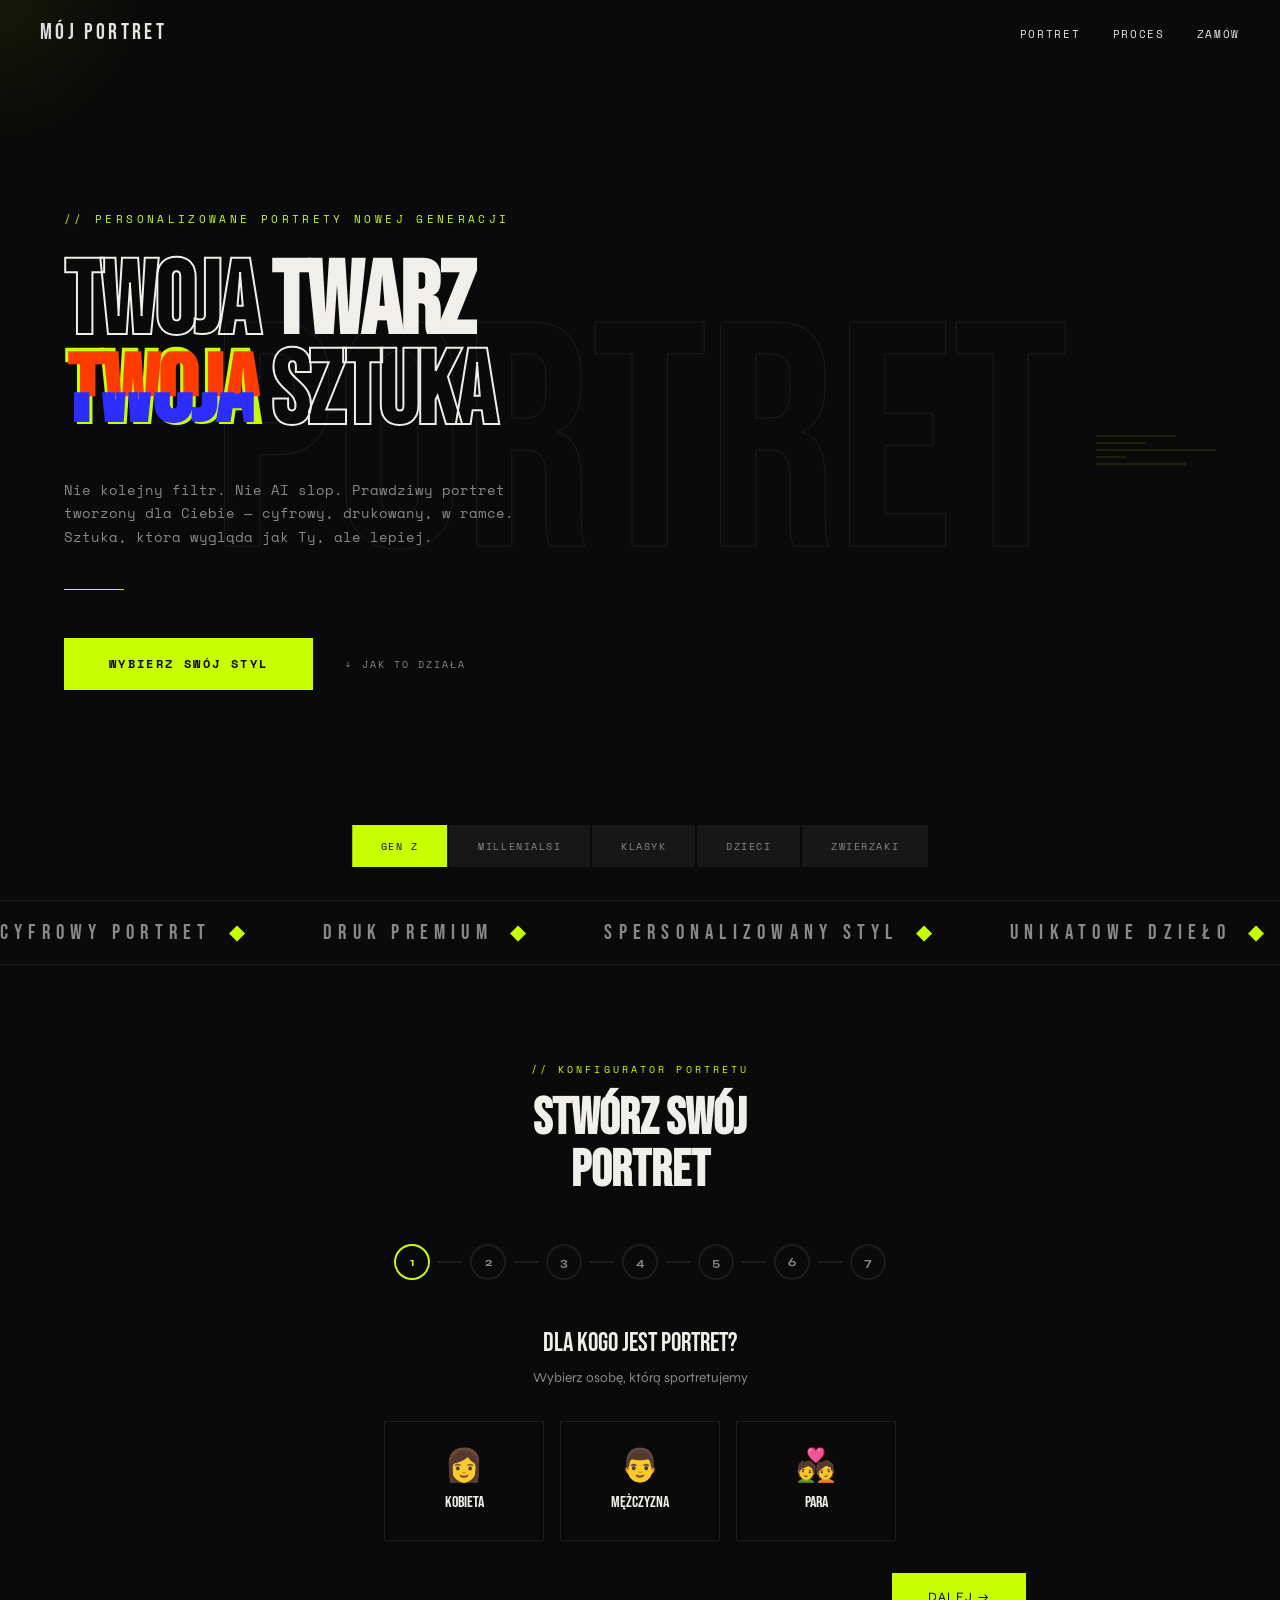
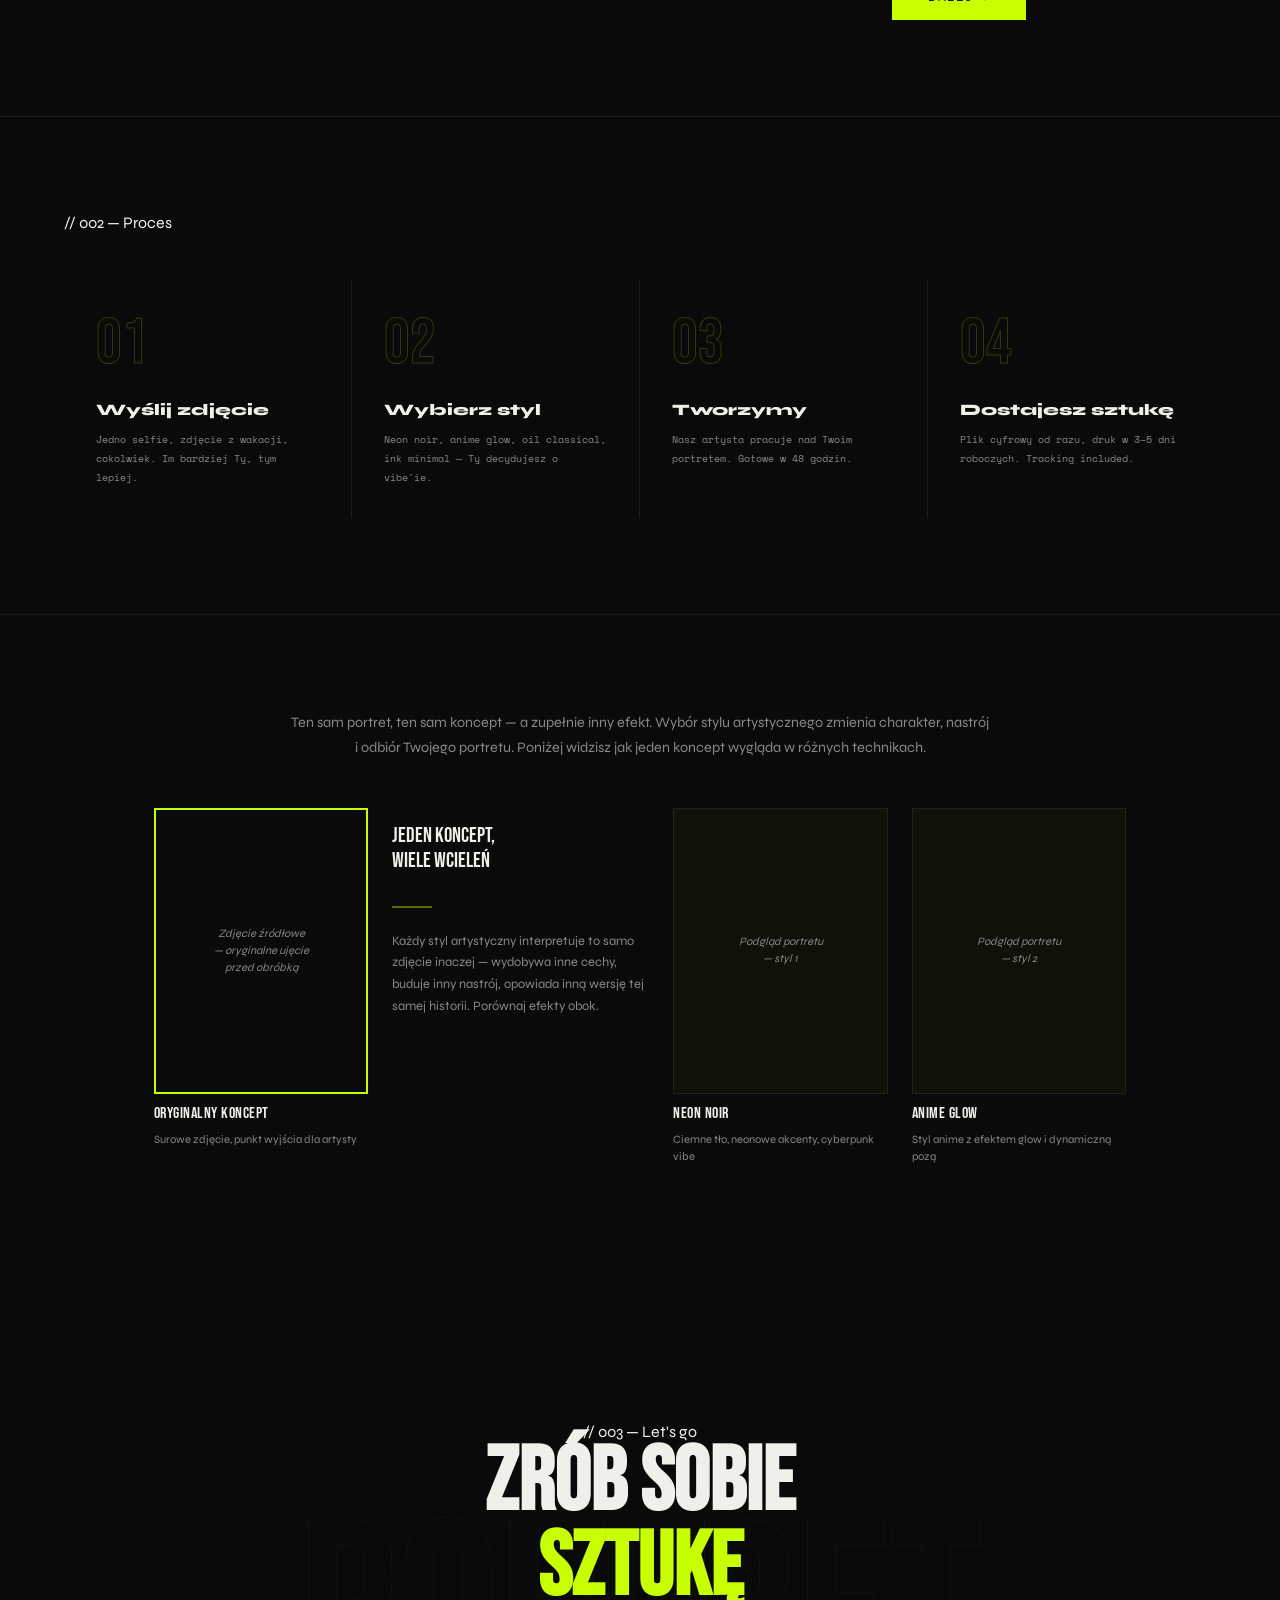
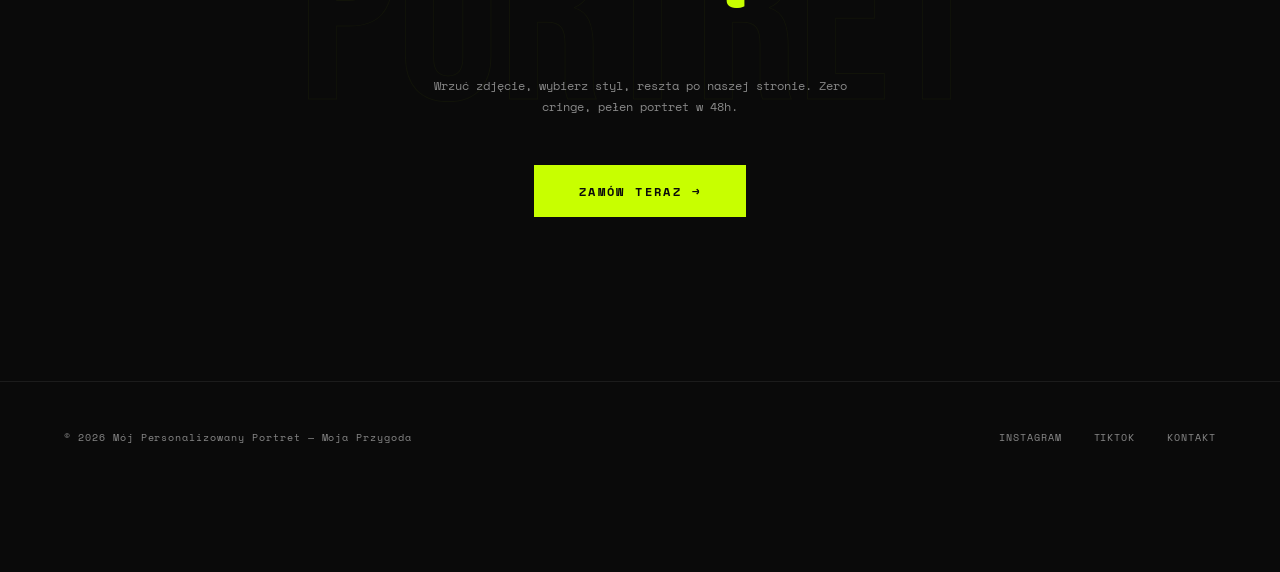
==== commit fc741669: "Add files via upload" ====
--- a/index.html
+++ b/index.html
@@ -4,482 +4,8 @@
 <meta charset="UTF-8">
 <meta name="viewport" content="width=device-width, initial-scale=1.0">
 <title>Mój Personalizowany Portret</title>
-<link href="https://fonts.googleapis.com/css2?family=Bebas+Neue&family=Space+Mono:ital,wght@0,400;0,700;1,400&family=Syne:wght@400;700;800&family=Playfair+Display:ital,wght@0,400;0,600;0,700;0,800;1,400;1,600&family=DM+Sans:ital,wght@0,300;0,400;0,500;1,300;1,400&family=Cormorant+Garamond:ital,wght@0,300;0,400;0,600;1,300;1,400&family=Bodoni+Moda:ital,wght@0,400;0,500;0,600;0,700;1,400;1,500;1,600&family=Lora:ital,wght@0,400;0,500;0,600;1,400;1,500&family=Fredoka+One&family=Nunito:wght@400;600;700;800&display=swap" rel="stylesheet">
-<style>
-*,*::before,*::after{margin:0;padding:0;box-sizing:border-box}
-  :root {
-    --bg: #0a0a0a; --fg: #f0efe9; --accent: #c8ff00; --accent2: #ff3c00; --accent3: #2d2dff;
-    --muted: #888; --border: rgba(240,239,233,0.08); --card-hover-bg: rgba(200,255,0,0.03);
-    --display-font: 'Bebas Neue', sans-serif; --body-font: 'Syne', sans-serif;
-    --mono-font: 'Space Mono', monospace; --cursor: crosshair; --nav-blend: difference;
-    --grain-opacity: 0.04; --scrollbar-track: #0a0a0a; --scrollbar-thumb: #c8ff00;
-    --selection-bg: #c8ff00; --selection-fg: #0a0a0a;
-  }
-  [data-theme="millennial"] {
-    --bg: #f7f3ed; --fg: #2a2520; --accent: #c4643a; --accent2: #3d6b5e; --accent3: #b8956a;
-    --muted: #9a918a; --border: rgba(42,37,32,0.1); --card-hover-bg: rgba(196,100,58,0.04);
-    --display-font: 'Playfair Display', serif; --body-font: 'DM Sans', sans-serif;
-    --mono-font: 'Cormorant Garamond', serif; --cursor: default; --nav-blend: normal;
-    --grain-opacity: 0.025; --scrollbar-track: #f7f3ed; --scrollbar-thumb: #c4643a;
-    --selection-bg: #c4643a; --selection-fg: #f7f3ed;
-  }
-  [data-theme="klasyk"] {
-    --bg: #F2F0E8; --fg: #363020; --accent: #7D2E46; --accent2: #C7C7A6; --accent3: #605C4E;
-    --muted: #605C4E; --border: rgba(54,48,32,0.12); --card-hover-bg: rgba(125,46,70,0.04);
-    --display-font: 'Bodoni Moda', serif; --body-font: 'Lora', serif;
-    --mono-font: 'Lora', serif; --cursor: default; --nav-blend: normal;
-    --grain-opacity: 0.02; --scrollbar-track: #F2F0E8; --scrollbar-thumb: #7D2E46;
-    --selection-bg: #7D2E46; --selection-fg: #F2F0E8;
-  }
-  [data-theme="dzieci"] {
-    --bg: #EAFFDA; --fg: #4A6B2A; --accent: #E8896A; --accent2: #5BA3C9; --accent3: #F5D060;
-    --muted: #6A9940; --border: rgba(74,107,42,0.12); --card-hover-bg: rgba(232,137,106,0.06);
-    --display-font: 'Fredoka One', cursive; --body-font: 'Nunito', sans-serif;
-    --mono-font: 'Nunito', sans-serif; --cursor: default; --nav-blend: normal;
-    --grain-opacity: 0; --scrollbar-track: #EAFFDA; --scrollbar-thumb: #8FD14F;
-    --selection-bg: #E8896A; --selection-fg: #EAFFDA;
-  }
-  ::selection { background: var(--selection-bg); color: var(--selection-fg); }
-  html { scroll-behavior: smooth; overflow-x: hidden; }
-  body { background: var(--bg); color: var(--fg); font-family: var(--body-font); overflow-x: hidden; cursor: var(--cursor); transition: background 0.8s ease, color 0.6s ease; }
-  body::after { content:''; position:fixed; inset:0; background-image:url("data:image/svg+xml,%3Csvg viewBox='0 0 256 256' xmlns='http://www.w3.org/2000/svg'%3E%3Cfilter id='noise'%3E%3CfeTurbulence type='fractalNoise' baseFrequency='0.9' numOctaves='4' stitchTiles='stitch'/%3E%3C/filter%3E%3Crect width='100%25' height='100%25' filter='url(%23noise)' opacity='0.04'/%3E%3C/svg%3E"); pointer-events:none; z-index:9999; opacity:var(--grain-opacity); }
-  ::-webkit-scrollbar{width:6px} ::-webkit-scrollbar-track{background:var(--scrollbar-track)} ::-webkit-scrollbar-thumb{background:var(--scrollbar-thumb);border-radius:3px}
-
-  .transition-curtain{position:fixed;inset:0;z-index:10000;pointer-events:none;overflow:hidden}
-  .curtain-panel{position:absolute;top:0;width:100%;height:100%}
-  .curtain-panel-1{background:#c4643a;z-index:3} .curtain-panel-2{background:#3d6b5e;z-index:2} .curtain-panel-3{background:#f7f3ed;z-index:1}
-  .curtain-genz-1{background:#c8ff00;z-index:3} .curtain-genz-2{background:#ff3c00;z-index:2} .curtain-genz-3{background:#0a0a0a;z-index:1}
-  .curtain-klasyk-left{background:#7D2E46;z-index:4;width:50%;left:0;height:100%} .curtain-klasyk-right{background:#7D2E46;z-index:4;width:50%;right:0;left:auto;height:100%}
-  .curtain-klasyk-gold{z-index:5;width:4px;left:50%;height:100%;transform:translateX(-50%) scaleY(0);background:linear-gradient(180deg,transparent,#F2F0E8 20%,#F2F0E8 80%,transparent)}
-  .curtain-dzieci-sky{background:#EAFFDA;z-index:3;width:100%;height:100%}
-  .curtain-dzieci-kite{z-index:6;position:absolute;top:50%;left:50%;width:220px;height:220px;transform:translate(-50%,-50%) scale(0) rotate(-15deg);transform-origin:center}
-
-  .tab-bar{position:fixed;bottom:2rem;left:50%;transform:translateX(-50%);z-index:200;display:flex;gap:2px;overflow:hidden;transition:border-radius .6s,gap .6s,box-shadow .6s,border-color .6s;border:1px solid transparent}
-  [data-theme="millennial"] .tab-bar{border-radius:40px;gap:0;box-shadow:0 8px 40px rgba(42,37,32,.15)}
-  [data-theme="klasyk"] .tab-bar{border-radius:0;gap:0;border:1px solid rgba(125,46,70,.25);box-shadow:0 4px 30px rgba(0,0,0,.1);background:rgba(242,240,232,.9);backdrop-filter:blur(12px)}
-  [data-theme="dzieci"] .tab-bar{border-radius:40px;gap:0;box-shadow:0 6px 30px rgba(74,107,42,.15);background:rgba(255,255,255,.85);backdrop-filter:blur(12px)}
-  .tab-btn{font-family:'Space Mono',monospace;font-size:.65rem;letter-spacing:.15em;text-transform:uppercase;padding:.8rem 1.8rem;border:none;cursor:pointer;transition:all .4s;background:rgba(240,239,233,.06);color:#888}
-  [data-theme="millennial"] .tab-btn{background:rgba(42,37,32,.04);font-family:'DM Sans',sans-serif;font-size:.7rem;letter-spacing:.08em;padding:.9rem 2rem;border-radius:40px}
-  [data-theme="klasyk"] .tab-btn{background:transparent;font-family:'Lora',serif;font-size:.75rem;letter-spacing:.1em;padding:.9rem 2rem;border-radius:0;color:#605C4E;text-transform:none}
-  [data-theme="dzieci"] .tab-btn{background:rgba(143,209,79,.08);font-family:'Nunito',sans-serif;font-size:.75rem;font-weight:700;letter-spacing:.05em;padding:.8rem 1.6rem;border-radius:40px;color:#6A9940;text-transform:none}
-  .tab-btn.active{background:var(--accent);color:var(--bg)}
-  [data-theme="klasyk"] .tab-btn.active{background:var(--accent);color:#F2F0E8}
-  [data-theme="dzieci"] .tab-btn.active{background:var(--accent);color:#fff}
-  .tab-btn:not(.active):hover{background:rgba(240,239,233,.12);color:var(--fg)}
-  [data-theme="millennial"] .tab-btn:not(.active):hover{background:rgba(42,37,32,.08)}
-  [data-theme="klasyk"] .tab-btn:not(.active):hover{background:rgba(125,46,70,.08);color:#7D2E46}
-  [data-theme="dzieci"] .tab-btn:not(.active):hover{background:rgba(143,209,79,.15);color:#4A6B2A}
-
-  nav{position:fixed;top:0;left:0;right:0;z-index:100;display:flex;justify-content:space-between;align-items:center;padding:1.2rem 2.5rem;mix-blend-mode:var(--nav-blend);transition:padding .6s,background .6s,border-color .6s;border-bottom:1px solid transparent}
-  [data-theme="millennial"] nav{padding:1.5rem 3.5rem;border-bottom-color:var(--border);background:rgba(247,243,237,.85);backdrop-filter:blur(20px)}
-  [data-theme="klasyk"] nav{padding:1.8rem 4rem;border-bottom-color:var(--border);background:rgba(242,240,232,.92);backdrop-filter:blur(20px)}
-  [data-theme="dzieci"] nav{padding:1.2rem 2.5rem;border-bottom-color:rgba(143,209,79,.2);background:rgba(234,255,218,.88);backdrop-filter:blur(16px)}
-  .nav-logo{font-family:var(--display-font);font-size:1.4rem;letter-spacing:.15em;color:var(--fg);text-decoration:none;transition:all .6s}
-  [data-theme="millennial"] .nav-logo{font-size:1.2rem;letter-spacing:.05em;font-weight:700;font-style:italic}
-  [data-theme="klasyk"] .nav-logo{font-size:1.3rem;letter-spacing:.2em;font-weight:400}
-  [data-theme="dzieci"] .nav-logo{font-size:1.5rem;letter-spacing:.05em}
-  .nav-links{display:flex;gap:2rem;list-style:none}
-  [data-theme="millennial"] .nav-links{gap:2.5rem} [data-theme="klasyk"] .nav-links{gap:3rem}
-  .nav-links a{font-family:var(--mono-font);font-size:.7rem;text-transform:uppercase;letter-spacing:.15em;color:var(--fg);text-decoration:none;position:relative;transition:all .4s}
-  [data-theme="millennial"] .nav-links a{font-family:'DM Sans',sans-serif;font-size:.8rem;letter-spacing:.06em;text-transform:capitalize;color:var(--muted)}
-  [data-theme="klasyk"] .nav-links a{font-family:'Lora',serif;font-size:.85rem;letter-spacing:.08em;text-transform:none;color:var(--muted)}
-  [data-theme="dzieci"] .nav-links a{font-family:'Nunito',sans-serif;font-size:.85rem;font-weight:700;letter-spacing:.04em;text-transform:none;color:var(--muted)}
-  [data-theme="millennial"] .nav-links a:hover,[data-theme="klasyk"] .nav-links a:hover,[data-theme="dzieci"] .nav-links a:hover{color:var(--accent)}
-  .nav-links a::after{content:'';position:absolute;bottom:-4px;left:0;width:0;height:2px;background:var(--accent);transition:width .3s}
-  .nav-links a:hover::after{width:100%}
-  [data-theme="millennial"] .nav-links a::after{height:1px;bottom:-6px}
-  [data-theme="klasyk"] .nav-links a::after{height:1px;bottom:-6px}
-  [data-theme="dzieci"] .nav-links a::after{height:3px;border-radius:2px;bottom:-6px}
-  .page-content{opacity:1;transition:opacity .3s} .page-content.hiding{opacity:0}
-
-  .hero{min-height:100vh;display:flex;flex-direction:column;justify-content:center;padding:0 5vw;position:relative;overflow:hidden}
-  [data-theme="millennial"] .hero{align-items:center;text-align:center;padding:0 8vw}
-  [data-theme="klasyk"] .hero{align-items:center;text-align:center;padding:0 10vw}
-  [data-theme="dzieci"] .hero{align-items:center;text-align:center;padding:0 6vw}
-  .hero-bg-text{position:absolute;font-family:var(--display-font);font-size:clamp(15rem,25vw,30rem);color:transparent;-webkit-text-stroke:1px var(--border);line-height:.85;top:50%;left:50%;transform:translate(-50%,-50%);white-space:nowrap;pointer-events:none;user-select:none}
-  [data-theme="millennial"] .hero-bg-text{font-style:italic}
-  [data-theme="klasyk"] .hero-bg-text{font-style:italic;-webkit-text-stroke:1px rgba(125,46,70,.05);font-size:clamp(12rem,22vw,26rem)}
-  [data-theme="dzieci"] .hero-bg-text{-webkit-text-stroke:1px rgba(143,209,79,.1);font-size:clamp(10rem,20vw,22rem)}
-  .hero-tag{font-family:var(--mono-font);font-size:.7rem;text-transform:uppercase;letter-spacing:.3em;color:var(--accent);margin-bottom:2rem}
-  [data-theme="millennial"] .hero-tag{font-family:'DM Sans',sans-serif;font-size:.75rem;letter-spacing:.25em;font-weight:300}
-  [data-theme="klasyk"] .hero-tag{font-family:'Lora',serif;font-size:.9rem;letter-spacing:.25em;font-weight:400;font-style:italic;text-transform:none}
-  [data-theme="dzieci"] .hero-tag{font-family:'Nunito',sans-serif;font-size:.9rem;font-weight:700;letter-spacing:.15em;text-transform:none}
-  .hero-title{font-family:var(--display-font);font-size:clamp(3rem,8vw,6.5rem);line-height:.88;letter-spacing:-.02em;max-width:90vw}
-  [data-theme="millennial"] .hero-title{font-size:clamp(2.6rem,7vw,6rem);line-height:1.05;font-weight:400}
-  [data-theme="klasyk"] .hero-title{font-size:clamp(2.4rem,6vw,5.2rem);line-height:1.1;font-weight:400;letter-spacing:.02em}
-  [data-theme="dzieci"] .hero-title{font-size:clamp(2.8rem,8vw,6rem);line-height:1.15;letter-spacing:0}
-  .hero-title .stroke{color:transparent;-webkit-text-stroke:2px var(--fg)}
-  [data-theme="millennial"] .hero-title .stroke{-webkit-text-stroke-width:1.5px}
-  [data-theme="klasyk"] .hero-title .stroke{-webkit-text-stroke:1px var(--fg)}
-  [data-theme="dzieci"] .hero-title .stroke{color:var(--accent2);-webkit-text-stroke:0}
-  .hero-title .accent{color:var(--accent);position:relative;display:inline-block}
-  [data-theme="millennial"] .hero-title .accent{font-style:italic}
-  [data-theme="klasyk"] .hero-title .accent{font-style:italic}
-  .hero-title .accent::before{content:attr(data-text);position:absolute;left:3px;top:2px;color:var(--accent2);clip-path:inset(0 0 50% 0);animation:glitch1 3s infinite}
-  .hero-title .accent::after{content:attr(data-text);position:absolute;left:-3px;top:-2px;color:var(--accent3);clip-path:inset(50% 0 0 0);animation:glitch2 3s infinite}
-  [data-theme="millennial"] .hero-title .accent::before,[data-theme="millennial"] .hero-title .accent::after{display:none}
-  [data-theme="klasyk"] .hero-title .accent::before,[data-theme="klasyk"] .hero-title .accent::after{display:none}
-  [data-theme="dzieci"] .hero-title .accent::before,[data-theme="dzieci"] .hero-title .accent::after{display:none}
-  .hero-sub{margin-top:2.5rem;font-family:var(--mono-font);font-size:.85rem;color:var(--muted);max-width:500px;line-height:1.7}
-  [data-theme="millennial"] .hero-sub{font-family:'Cormorant Garamond',serif;font-size:1.15rem;font-weight:300;font-style:italic;max-width:550px;line-height:1.8}
-  [data-theme="klasyk"] .hero-sub{font-family:'Lora',serif;font-size:1.1rem;font-weight:400;font-style:italic;max-width:580px;line-height:1.9;margin-top:3rem}
-  [data-theme="dzieci"] .hero-sub{font-family:'Nunito',sans-serif;font-size:1.1rem;font-weight:600;max-width:550px;line-height:1.8}
-  .hero-divider{width:60px;height:1px;background:var(--accent);margin-top:2.5rem;opacity:0;transition:opacity .8s}
-  [data-theme="klasyk"] .hero-divider{opacity:.5}
-  .hero-cta-row{margin-top:3rem;display:flex;align-items:center;gap:2rem}
-  [data-theme="millennial"] .hero-cta-row{justify-content:center}
-  [data-theme="klasyk"] .hero-cta-row{justify-content:center;margin-top:2.5rem}
-  [data-theme="dzieci"] .hero-cta-row{justify-content:center}
-  .btn-primary{font-family:var(--mono-font);font-size:.75rem;font-weight:700;text-transform:uppercase;letter-spacing:.2em;padding:1.1rem 2.8rem;background:var(--accent);color:var(--bg);border:none;cursor:pointer;position:relative;overflow:hidden;transition:transform .2s,background .4s;text-decoration:none;display:inline-block}
-  [data-theme="millennial"] .btn-primary{font-family:'DM Sans',sans-serif;font-weight:500;letter-spacing:.15em;border-radius:50px;padding:1.1rem 3.2rem}
-  [data-theme="klasyk"] .btn-primary{font-family:'Lora',serif;font-weight:500;font-size:.85rem;letter-spacing:.15em;border-radius:0;padding:1.2rem 3.5rem;text-transform:none;border:1px solid var(--accent);background:transparent;color:var(--accent)}
-  [data-theme="dzieci"] .btn-primary{font-family:'Nunito',sans-serif;font-weight:800;font-size:.9rem;letter-spacing:.08em;border-radius:50px;padding:1.1rem 3rem;text-transform:none;color:#fff;box-shadow:0 6px 20px rgba(232,137,106,.3)}
-  .btn-primary:hover{transform:scale(1.03)}
-  [data-theme="klasyk"] .btn-primary:hover{background:var(--accent);color:#F2F0E8;transform:none}
-  [data-theme="dzieci"] .btn-primary:hover{transform:scale(1.06);box-shadow:0 8px 28px rgba(232,137,106,.4)}
-  .btn-primary::before{content:'';position:absolute;inset:0;background:var(--accent2);transform:translateX(-101%);transition:transform .35s}
-  [data-theme="millennial"] .btn-primary::before{border-radius:50px}
-  [data-theme="klasyk"] .btn-primary::before{display:none}
-  [data-theme="dzieci"] .btn-primary::before{border-radius:50px;background:#5BA3C9}
-  .btn-primary:hover::before{transform:translateX(0)}
-  .btn-primary span{position:relative;z-index:1}
-  .btn-primary:hover span{color:var(--fg)}
-  [data-theme="millennial"] .btn-primary:hover span{color:#f7f3ed}
-  [data-theme="klasyk"] .btn-primary:hover span{color:#F2F0E8}
-  [data-theme="dzieci"] .btn-primary:hover span{color:#fff}
-  .hero-scroll{font-family:var(--mono-font);font-size:.65rem;letter-spacing:.2em;text-transform:uppercase;color:var(--muted);text-decoration:none;display:flex;align-items:center;gap:.5rem}
-  [data-theme="millennial"] .hero-scroll{font-family:'DM Sans',sans-serif;letter-spacing:.12em;font-size:.7rem}
-  [data-theme="klasyk"] .hero-scroll{font-family:'Lora',serif;letter-spacing:.1em;font-size:.8rem;text-transform:none;font-style:italic}
-  [data-theme="dzieci"] .hero-scroll{font-family:'Nunito',sans-serif;letter-spacing:.08em;font-size:.8rem;font-weight:700;text-transform:none}
-  .hero-scroll .arrow{display:inline-block;animation:bounce 1.5s ease infinite}
-
-  .marquee-section{border-top:1px solid var(--border);border-bottom:1px solid var(--border);padding:1.2rem 0;overflow:hidden;white-space:nowrap}
-  [data-theme="klasyk"] .marquee-section{padding:1.5rem 0}
-  [data-theme="dzieci"] .marquee-section{padding:1rem 0;border-color:rgba(143,209,79,.2)}
-  .marquee-track{display:flex;gap:4rem;animation:marquee 20s linear infinite;width:max-content}
-  [data-theme="klasyk"] .marquee-track{animation-duration:30s}
-  [data-theme="dzieci"] .marquee-track{animation-duration:18s}
-  .marquee-item{font-family:var(--display-font);font-size:1.3rem;letter-spacing:.3em;text-transform:uppercase;color:var(--muted);flex-shrink:0}
-  [data-theme="millennial"] .marquee-item{font-style:italic;letter-spacing:.15em;font-size:1.1rem;font-weight:400}
-  [data-theme="klasyk"] .marquee-item{font-style:italic;letter-spacing:.2em;font-size:1.05rem;font-weight:400;text-transform:none}
-  [data-theme="dzieci"] .marquee-item{letter-spacing:.1em;font-size:1.1rem;text-transform:none}
-  .marquee-item .dot{color:var(--accent);margin:0 .5rem}
-  [data-theme="klasyk"] .marquee-item .dot{margin:0 1rem;font-size:.5em;vertical-align:middle}
-  [data-theme="dzieci"] .marquee-item .dot{margin:0 .8rem}
-
-  .form-section{padding:6rem 5vw;max-width:900px;margin:0 auto}
-  .form-section .section-label{font-family:var(--mono-font);font-size:.65rem;text-transform:uppercase;letter-spacing:.3em;color:var(--accent);margin-bottom:1rem;text-align:center}
-  [data-theme="millennial"] .form-section .section-label{font-family:'DM Sans',sans-serif;font-size:.7rem;letter-spacing:.2em;font-weight:300}
-  [data-theme="klasyk"] .form-section .section-label{font-family:'Lora',serif;font-size:.85rem;letter-spacing:.2em;font-weight:400;text-transform:none;font-style:italic}
-  [data-theme="dzieci"] .form-section .section-label{font-family:'Nunito',sans-serif;font-size:.8rem;font-weight:700;letter-spacing:.12em;text-transform:none}
-  .form-section .section-title{font-family:var(--display-font);font-size:clamp(2rem,4vw,3.5rem);line-height:1;text-align:center;margin-bottom:3rem}
-
-  .progress-bar{display:flex;align-items:center;justify-content:center;gap:.5rem;margin-bottom:3rem;flex-wrap:wrap}
-  .progress-step{width:36px;height:36px;border-radius:50%;border:2px solid var(--border);display:flex;align-items:center;justify-content:center;font-family:var(--body-font);font-size:.75rem;font-weight:700;color:var(--muted);transition:all .4s;flex-shrink:0}
-  .progress-step.active{border-color:var(--accent);color:var(--accent);background:transparent}
-  .progress-step.done{border-color:var(--accent);background:var(--accent);color:var(--bg)}
-  .progress-step.skipped{border-color:var(--border);opacity:.35}
-  [data-theme="klasyk"] .progress-step.done{color:#F2F0E8}
-  [data-theme="dzieci"] .progress-step.done{color:#fff}
-  [data-theme="dzieci"] .progress-step{border-radius:50%;width:40px;height:40px}
-  .progress-line{width:24px;height:2px;background:var(--border);transition:background .4s;flex-shrink:0}
-  .progress-line.done{background:var(--accent)}
-
-  .form-step{display:none;animation:fadeStep .4s ease}
-  .form-step.active{display:block}
-  @keyframes fadeStep{from{opacity:0;transform:translateY(16px)}to{opacity:1;transform:translateY(0)}}
-  .step-heading{font-family:var(--display-font);font-size:1.6rem;text-align:center;margin-bottom:.5rem}
-  [data-theme="dzieci"] .step-heading{font-size:1.4rem}
-  .step-subheading{font-family:var(--body-font);font-size:.85rem;color:var(--muted);text-align:center;margin-bottom:2rem;line-height:1.6}
-
-  /* FIX 3: opt-grid zmieniony na flexbox z justify-content:center */
-  .opt-grid{display:flex;flex-wrap:wrap;justify-content:center;gap:1rem;margin-bottom:2rem}
-  .opt-grid .opt-card{flex:0 0 auto;width:160px}
-  .opt-grid.wide .opt-card{width:220px}
-  @media(max-width:900px){.opt-grid .opt-card{width:130px} .opt-grid.wide .opt-card{width:100%}}
-
-  .opt-card{border:1px solid var(--border);padding:1.5rem 1rem;text-align:center;cursor:pointer;transition:all .3s;position:relative;background:transparent}
-  [data-theme="millennial"] .opt-card{border-radius:8px}
-  [data-theme="klasyk"] .opt-card{border-radius:0}
-  [data-theme="dzieci"] .opt-card{border-radius:16px;background:rgba(255,255,255,.4);border-width:2px}
-  .opt-card:hover{border-color:var(--accent);background:var(--card-hover-bg)}
-  .opt-card.selected{border-color:var(--accent);background:var(--card-hover-bg);box-shadow:0 0 0 2px var(--accent)}
-  [data-theme="dzieci"] .opt-card.selected{box-shadow:0 0 0 3px var(--accent)}
-  .opt-card .opt-icon{font-size:2rem;margin-bottom:.5rem;display:block}
-  .opt-card .opt-label{font-family:var(--display-font);font-size:1rem;margin-bottom:.3rem}
-  [data-theme="dzieci"] .opt-card .opt-label{font-size:.95rem}
-  .opt-card .opt-desc{font-family:var(--body-font);font-size:.7rem;color:var(--muted);line-height:1.5}
-  .opt-card .opt-price{font-family:var(--display-font);font-size:1.2rem;color:var(--accent);margin-top:.5rem}
-  .opt-card .opt-badge{font-family:var(--body-font);font-size:.55rem;text-transform:uppercase;letter-spacing:.1em;color:var(--accent);opacity:.7;margin-top:.3rem}
-
-  .sub-choice{display:none;margin-top:1rem;margin-bottom:1rem}
-  .sub-choice.visible{display:flex;gap:.8rem;justify-content:center}
-  .sub-btn{padding:.6rem 1.5rem;border:1px solid var(--border);background:transparent;color:var(--fg);font-family:var(--body-font);font-size:.8rem;cursor:pointer;transition:all .3s}
-  [data-theme="millennial"] .sub-btn{border-radius:30px} [data-theme="dzieci"] .sub-btn{border-radius:30px;font-weight:700}
-  .sub-btn.selected{border-color:var(--accent);background:var(--accent);color:var(--bg)}
-  [data-theme="klasyk"] .sub-btn.selected{color:#F2F0E8} [data-theme="dzieci"] .sub-btn.selected{color:#fff}
-
-  .opt-card .style-preview{width:100%;aspect-ratio:4/3;background:var(--border);margin-bottom:.8rem;display:flex;align-items:center;justify-content:center;font-size:.7rem;color:var(--muted);font-style:italic}
-  [data-theme="millennial"] .opt-card .style-preview{border-radius:6px}
-  [data-theme="dzieci"] .opt-card .style-preview{border-radius:12px}
-
-  .expand-btn{display:block;margin:1.5rem auto;padding:.7rem 2rem;border:1px solid var(--border);background:transparent;color:var(--muted);font-family:var(--body-font);font-size:.75rem;cursor:pointer;transition:all .3s}
-  [data-theme="millennial"] .expand-btn{border-radius:30px} [data-theme="dzieci"] .expand-btn{border-radius:30px;font-weight:700}
-  .expand-btn:hover{border-color:var(--accent);color:var(--accent)}
-  .extra-styles{display:none;margin-top:1.5rem}
-  .extra-styles.visible{display:block}
-  .extra-styles-group{margin-bottom:1.5rem}
-  .extra-styles-group-label{font-family:var(--body-font);font-size:.7rem;color:var(--muted);text-transform:uppercase;letter-spacing:.15em;margin-bottom:.8rem;padding-bottom:.4rem;border-bottom:1px solid var(--border)}
-
-  .size-grid{display:grid;grid-template-columns:repeat(auto-fill,minmax(180px,1fr));gap:1rem}
-  .size-card{border:1px solid var(--border);padding:1.2rem;cursor:pointer;transition:all .3s;display:flex;justify-content:space-between;align-items:center}
-  [data-theme="millennial"] .size-card{border-radius:8px} [data-theme="dzieci"] .size-card{border-radius:12px;border-width:2px}
-  .size-card:hover{border-color:var(--accent)} .size-card.selected{border-color:var(--accent);box-shadow:0 0 0 2px var(--accent)}
-  .size-label{font-family:var(--display-font);font-size:1rem}
-  .size-price{font-family:var(--display-font);font-size:1rem;color:var(--accent)}
-
-  .live-price{text-align:center;margin-top:1.5rem;font-family:var(--display-font);font-size:2rem;color:var(--accent)}
-
-  .summary-box{border:1px solid var(--border);padding:1.5rem;margin-bottom:2rem}
-  [data-theme="millennial"] .summary-box{border-radius:8px} [data-theme="dzieci"] .summary-box{border-radius:16px;border-width:2px}
-  .summary-row{display:flex;justify-content:space-between;padding:.5rem 0;border-bottom:1px solid var(--border);font-family:var(--body-font);font-size:.8rem}
-  .summary-row:last-child{border-bottom:none}
-  .summary-row .sr-label{color:var(--muted)} .summary-row .sr-value{font-weight:700}
-  .summary-total{display:flex;justify-content:space-between;padding:1rem 0 0;font-family:var(--display-font);font-size:1.5rem;color:var(--accent);border-top:2px solid var(--accent);margin-top:.5rem}
-
-  .form-nav{display:flex;justify-content:space-between;align-items:center;margin-top:2rem;gap:1rem}
-  .form-nav-btn{padding:.9rem 2.2rem;border:1px solid var(--border);background:transparent;color:var(--fg);font-family:var(--body-font);font-size:.8rem;cursor:pointer;transition:all .3s;text-transform:uppercase;letter-spacing:.1em}
-  [data-theme="millennial"] .form-nav-btn{border-radius:30px} [data-theme="dzieci"] .form-nav-btn{border-radius:30px;font-weight:700;text-transform:none}
-  .form-nav-btn:hover:not(:disabled){border-color:var(--accent);color:var(--accent)}
-  .form-nav-btn:disabled{opacity:.3;cursor:not-allowed}
-  .form-nav-btn.next{background:var(--accent);color:var(--bg);border-color:var(--accent)}
-  [data-theme="klasyk"] .form-nav-btn.next{color:#F2F0E8} [data-theme="dzieci"] .form-nav-btn.next{color:#fff}
-  .form-nav-btn.next:hover:not(:disabled){opacity:.9}
-  .form-nav-btn.next:disabled{opacity:.3}
-  .form-nav-btn.cart{background:var(--accent);color:var(--bg);border-color:var(--accent);font-weight:700;font-size:.85rem}
-  [data-theme="klasyk"] .form-nav-btn.cart{color:#F2F0E8} [data-theme="dzieci"] .form-nav-btn.cart{color:#fff}
-
-  .cart-action-area{text-align:center;margin-top:1rem}
-  .cart-add-btn{display:inline-block;width:100%;max-width:400px;padding:1.1rem 2.5rem;font-size:.9rem}
-  .cart-confirmation{animation:fadeStep .4s ease}
-  .cart-confirmation-msg{font-family:var(--display-font);font-size:1.6rem;color:var(--accent);margin-bottom:1.5rem}
-  [data-theme="dzieci"] .cart-confirmation-msg{font-size:1.4rem}
-  .cart-confirmation-btns{display:flex;gap:1rem;justify-content:center;flex-wrap:wrap}
-  .cart-conf-btn{padding:.9rem 2.2rem;font-family:var(--body-font);font-size:.8rem;cursor:pointer;transition:all .3s;text-transform:uppercase;letter-spacing:.1em;text-decoration:none;display:inline-block;border:1px solid var(--accent)}
-  [data-theme="millennial"] .cart-conf-btn{border-radius:30px}
-  [data-theme="dzieci"] .cart-conf-btn{border-radius:30px;font-weight:700;text-transform:none}
-  .cart-conf-btn-primary{background:var(--accent);color:var(--bg)}
-  [data-theme="klasyk"] .cart-conf-btn-primary{color:#F2F0E8}
-  [data-theme="dzieci"] .cart-conf-btn-primary{color:#fff}
-  .cart-conf-btn-primary:hover{opacity:.9}
-  .cart-conf-btn-secondary{background:transparent;color:var(--accent)}
-  .cart-conf-btn-secondary:hover{background:var(--card-hover-bg)}
-
-  .toast{position:fixed;top:2rem;right:2rem;z-index:10001;padding:1rem 1.8rem;background:var(--accent);color:var(--bg);font-family:var(--body-font);font-size:.8rem;font-weight:700;letter-spacing:.05em;cursor:pointer;opacity:0;transform:translateY(-12px);transition:opacity .3s,transform .3s;pointer-events:none;box-shadow:0 4px 20px rgba(0,0,0,.15)}
-  .toast.visible{opacity:1;transform:translateY(0);pointer-events:auto}
-  [data-theme="millennial"] .toast{border-radius:12px}
-  [data-theme="dzieci"] .toast{border-radius:16px;color:#fff}
-  [data-theme="klasyk"] .toast{color:#F2F0E8}
-
-  .style-compare{padding:6rem 5vw;max-width:1100px;margin:0 auto}
-  .sc-intro{font-family:var(--body-font);font-size:.9rem;color:var(--muted);line-height:1.7;max-width:700px;margin:0 auto 3rem;text-align:center}
-  [data-theme="millennial"] .sc-intro{font-family:'Cormorant Garamond',serif;font-size:1.05rem;font-style:italic;font-weight:300;line-height:1.8}
-  [data-theme="klasyk"] .sc-intro{font-family:'Lora',serif;font-size:1rem;font-weight:400;line-height:1.8}
-  [data-theme="dzieci"] .sc-intro{font-family:'Nunito',sans-serif;font-size:1rem;font-weight:600}
-  .sc-grid{display:grid;grid-template-columns:1fr 1.2fr 1fr 1fr;gap:1.5rem;align-items:start}
-  .sc-item{display:flex;flex-direction:column;gap:.6rem}
-  .sc-frame{width:100%;aspect-ratio:3/4;border:1px solid var(--border);display:flex;align-items:center;justify-content:center;position:relative;overflow:hidden;transition:border-color .3s}
-  [data-theme="millennial"] .sc-frame{border-radius:8px}
-  [data-theme="klasyk"] .sc-frame{border-radius:0}
-  [data-theme="dzieci"] .sc-frame{border-radius:16px;border-width:2px;border-style:dashed}
-  .sc-frame-inner{font-family:var(--body-font);font-size:.7rem;color:var(--muted);text-align:center;padding:1rem;line-height:1.5;font-style:italic}
-  .sc-frame.original{border-color:var(--accent);border-width:2px}
-  [data-theme="dzieci"] .sc-frame.original{border-width:3px;border-style:solid}
-  .sc-frame.styled{background:var(--card-hover-bg)}
-  .sc-frame.styled:hover{border-color:var(--accent)}
-  .sc-caption{font-family:var(--display-font);font-size:1rem;letter-spacing:.03em}
-  [data-theme="dzieci"] .sc-caption{font-size:.95rem}
-  .sc-note{font-family:var(--body-font);font-size:.7rem;color:var(--muted);line-height:1.5}
-  [data-theme="millennial"] .sc-note{font-family:'Cormorant Garamond',serif;font-size:.85rem;font-style:italic;font-weight:300}
-  [data-theme="klasyk"] .sc-note{font-family:'Lora',serif;font-size:.8rem}
-  [data-theme="dzieci"] .sc-note{font-family:'Nunito',sans-serif;font-size:.75rem;font-weight:600}
-  .sc-text{display:flex;flex-direction:column;justify-content:center;padding:1rem 0}
-  .sc-text-heading{font-family:var(--display-font);font-size:1.3rem;margin-bottom:.6rem;line-height:1.2}
-  [data-theme="dzieci"] .sc-text-heading{font-size:1.15rem}
-  .sc-text-body{font-family:var(--body-font);font-size:.8rem;color:var(--muted);line-height:1.7}
-  [data-theme="millennial"] .sc-text-body{font-family:'Cormorant Garamond',serif;font-size:.95rem;font-style:italic;font-weight:300}
-  [data-theme="klasyk"] .sc-text-body{font-family:'Lora',serif;font-size:.85rem}
-  [data-theme="dzieci"] .sc-text-body{font-family:'Nunito',sans-serif;font-size:.85rem;font-weight:600}
-  .sc-accent-line{width:40px;height:2px;background:var(--accent);margin:.8rem 0;opacity:.4}
-  @media(max-width:900px){.sc-grid{grid-template-columns:1fr 1fr;gap:1.2rem}}
-  @media(max-width:600px){.sc-grid{grid-template-columns:1fr}}
-
-  .process{padding:6rem 5vw;border-top:1px solid var(--border);border-bottom:1px solid var(--border)}
-  [data-theme="klasyk"] .process{padding:8rem 6vw}
-  .process-grid{display:grid;grid-template-columns:repeat(4,1fr)}
-  .process-step{padding:2rem;border-right:1px solid var(--border)} .process-step:last-child{border-right:none}
-  [data-theme="klasyk"] .process-step{padding:2.5rem}
-  .step-num{font-family:var(--display-font);font-size:4rem;color:transparent;-webkit-text-stroke:1px rgba(200,255,0,.2);line-height:1;margin-bottom:1.5rem}
-  [data-theme="millennial"] .step-num{-webkit-text-stroke-color:rgba(196,100,58,.15);font-style:italic}
-  [data-theme="klasyk"] .step-num{-webkit-text-stroke-color:rgba(125,46,70,.12);font-style:italic;font-size:3.5rem}
-  [data-theme="dzieci"] .step-num{-webkit-text-stroke-color:rgba(143,209,79,.25);font-size:3.5rem}
-  .step-title{font-family:var(--body-font);font-size:1rem;font-weight:800;margin-bottom:.7rem}
-  [data-theme="millennial"] .step-title{font-family:'Playfair Display',serif;font-weight:600;font-size:1.05rem}
-  [data-theme="klasyk"] .step-title{font-family:'Bodoni Moda',serif;font-weight:500;font-size:1.1rem;font-style:italic}
-  [data-theme="dzieci"] .step-title{font-family:'Fredoka One',cursive;font-weight:400;font-size:1.1rem}
-  .step-desc{font-family:var(--mono-font);font-size:.65rem;color:var(--muted);line-height:1.8}
-  [data-theme="millennial"] .step-desc{font-family:'Cormorant Garamond',serif;font-size:.9rem;font-style:italic;font-weight:300;line-height:1.7}
-  [data-theme="klasyk"] .step-desc{font-family:'Lora',serif;font-size:.9rem;font-weight:400;line-height:1.8}
-  [data-theme="dzieci"] .step-desc{font-family:'Nunito',sans-serif;font-size:.85rem;font-weight:600;line-height:1.7}
-
-  .cta-section{padding:10rem 5vw;text-align:center;position:relative;overflow:hidden}
-  [data-theme="klasyk"] .cta-section{padding:12rem 8vw}
-  [data-theme="dzieci"] .cta-section{padding:8rem 6vw}
-  .cta-section::before{content:'PORTRET';position:absolute;font-family:var(--display-font);font-size:clamp(10rem,20vw,22rem);color:transparent;-webkit-text-stroke:1px rgba(200,255,0,.04);top:50%;left:50%;transform:translate(-50%,-50%);pointer-events:none}
-  [data-theme="millennial"] .cta-section::before{-webkit-text-stroke-color:rgba(196,100,58,.04);font-style:italic}
-  [data-theme="klasyk"] .cta-section::before{-webkit-text-stroke-color:rgba(125,46,70,.03);font-style:italic}
-  [data-theme="dzieci"] .cta-section::before{-webkit-text-stroke-color:rgba(143,209,79,.08)}
-  .cta-headline{font-family:var(--display-font);font-size:clamp(3rem,7vw,6rem);line-height:.95;margin-bottom:1.5rem;position:relative}
-  [data-theme="millennial"] .cta-headline{font-weight:400;line-height:1.1}
-  [data-theme="klasyk"] .cta-headline{font-weight:400;line-height:1.15;font-size:clamp(2.5rem,6vw,5rem)}
-  [data-theme="dzieci"] .cta-headline{line-height:1.15;font-size:clamp(2.5rem,6vw,4.5rem)}
-  .cta-divider{width:80px;height:1px;background:var(--accent);margin:0 auto 2.5rem;opacity:0;transition:opacity .8s}
-  [data-theme="klasyk"] .cta-divider{opacity:.4}
-  .cta-sub{font-family:var(--mono-font);font-size:.75rem;color:var(--muted);max-width:450px;margin:0 auto 3rem;line-height:1.7}
-  [data-theme="millennial"] .cta-sub{font-family:'Cormorant Garamond',serif;font-size:1.1rem;font-style:italic;font-weight:300;line-height:1.8}
-  [data-theme="klasyk"] .cta-sub{font-family:'Lora',serif;font-size:1.05rem;font-style:italic;font-weight:400;line-height:1.9;max-width:520px}
-  [data-theme="dzieci"] .cta-sub{font-family:'Nunito',sans-serif;font-size:1.05rem;font-weight:600;line-height:1.7;max-width:480px}
-
-  footer{padding:3rem 5vw;border-top:1px solid var(--border);display:flex;justify-content:space-between;align-items:center;flex-wrap:wrap;gap:1rem;margin-bottom:5rem}
-  [data-theme="klasyk"] footer{padding:3.5rem 6vw}
-  .footer-left{font-family:var(--mono-font);font-size:.6rem;color:var(--muted);letter-spacing:.1em}
-  [data-theme="millennial"] .footer-left{font-family:'DM Sans',sans-serif;font-weight:300}
-  [data-theme="klasyk"] .footer-left{font-family:'Lora',serif;font-size:.75rem;font-weight:400;letter-spacing:.05em}
-  [data-theme="dzieci"] .footer-left{font-family:'Nunito',sans-serif;font-size:.7rem;font-weight:600}
-  .footer-right{display:flex;gap:2rem} [data-theme="klasyk"] .footer-right{gap:2.5rem}
-  .footer-right a{font-family:var(--mono-font);font-size:.6rem;color:var(--muted);text-decoration:none;letter-spacing:.1em;text-transform:uppercase;transition:color .3s}
-  [data-theme="millennial"] .footer-right a{font-family:'DM Sans',sans-serif;text-transform:capitalize;letter-spacing:.06em}
-  [data-theme="klasyk"] .footer-right a{font-family:'Lora',serif;text-transform:none;letter-spacing:.06em;font-size:.8rem}
-  [data-theme="dzieci"] .footer-right a{font-family:'Nunito',sans-serif;font-weight:700;text-transform:none;letter-spacing:.04em;font-size:.75rem}
-  .footer-right a:hover{color:var(--accent)}
-
-  .cursor-glow{width:300px;height:300px;border-radius:50%;background:radial-gradient(circle,rgba(200,255,0,.06) 0%,transparent 70%);position:fixed;pointer-events:none;z-index:0;transform:translate(-50%,-50%);transition:left .15s ease-out,top .15s ease-out,opacity .5s}
-  [data-theme="millennial"] .cursor-glow,[data-theme="klasyk"] .cursor-glow,[data-theme="dzieci"] .cursor-glow{opacity:0}
-  .deco-lines{position:absolute;right:5vw;top:50%;transform:translateY(-50%);display:flex;flex-direction:column;gap:6px;transition:opacity .5s}
-  [data-theme="millennial"] .deco-lines,[data-theme="klasyk"] .deco-lines,[data-theme="dzieci"] .deco-lines{opacity:0;pointer-events:none}
-  .deco-line{height:1px;background:var(--accent);opacity:.2}
-  .deco-line:nth-child(1){width:80px} .deco-line:nth-child(2){width:50px} .deco-line:nth-child(3){width:120px} .deco-line:nth-child(4){width:30px} .deco-line:nth-child(5){width:90px}
-  .mill-ornament{position:absolute;pointer-events:none;opacity:0;transition:opacity .8s}
-  [data-theme="millennial"] .mill-ornament{opacity:.08}
-  .mill-ornament-1{top:12%;right:8%;width:200px;transform:rotate(15deg)} .mill-ornament-2{bottom:15%;left:5%;width:160px;transform:rotate(-20deg) scaleX(-1)}
-  .mill-glow,.mill-glow-2{position:fixed;pointer-events:none;opacity:0;transition:opacity 1s;z-index:0}
-  .mill-glow{top:-30vh;right:-20vw;width:70vw;height:70vh;background:radial-gradient(ellipse,rgba(196,100,58,.06) 0%,transparent 70%)}
-  .mill-glow-2{bottom:-20vh;left:-15vw;width:60vw;height:60vh;background:radial-gradient(ellipse,rgba(61,107,94,.05) 0%,transparent 70%)}
-  [data-theme="millennial"] .mill-glow,[data-theme="millennial"] .mill-glow-2{opacity:1}
-  .klasyk-corner{position:absolute;pointer-events:none;opacity:0;transition:opacity 1s;color:var(--accent)}
-  [data-theme="klasyk"] .klasyk-corner{opacity:.12}
-  .klasyk-corner-tl{top:15%;left:6%} .klasyk-corner-br{bottom:20%;right:6%;transform:rotate(180deg)}
-  .klasyk-glow{position:fixed;top:50%;left:50%;transform:translate(-50%,-50%);width:80vw;height:80vh;background:radial-gradient(ellipse,rgba(125,46,70,.03) 0%,transparent 60%);pointer-events:none;opacity:0;transition:opacity 1s;z-index:0}
-  [data-theme="klasyk"] .klasyk-glow{opacity:1}
-  .dzieci-balloons{position:fixed;pointer-events:none;z-index:1;opacity:0;transition:opacity 1s}
-  [data-theme="dzieci"] .dzieci-balloons{opacity:1}
-  .dzieci-balloons-left{left:-10px;bottom:10vh} .dzieci-balloons-right{right:-10px;bottom:15vh}
-  @keyframes balloonFloat{0%,100%{transform:translateY(0) rotate(-2deg)}50%{transform:translateY(-12px) rotate(2deg)}}
-  .balloon-group{animation:balloonFloat 4s ease-in-out infinite} .balloon-group-r{animation:balloonFloat 5s ease-in-out infinite 1s}
-
-  .animate-in{opacity:0;transform:translateY(40px);transition:opacity .8s,transform .8s} .animate-in.shown{opacity:1;transform:translateY(0)}
-  [data-theme="klasyk"] .animate-in{transition-duration:1.2s}
-  @keyframes glitch1{0%,90%,100%{clip-path:inset(0 0 95% 0)}92%{clip-path:inset(10% 0 30% 0)}94%{clip-path:inset(60% 0 5% 0)}96%{clip-path:inset(30% 0 40% 0)}98%{clip-path:inset(80% 0 0 0)}}
-  @keyframes glitch2{0%,88%,100%{clip-path:inset(95% 0 0 0)}90%{clip-path:inset(20% 0 50% 0)}93%{clip-path:inset(70% 0 10% 0)}95%{clip-path:inset(5% 0 60% 0)}97%{clip-path:inset(40% 0 20% 0)}}
-  @keyframes bounce{0%,100%{transform:translateY(0)}50%{transform:translateY(5px)}}
-  @keyframes marquee{0%{transform:translateX(0)}100%{transform:translateX(-50%)}}
-
-  /* ===== TABLET — 768px ===== */
-  @media(max-width:768px){
-    .process-grid{grid-template-columns:repeat(2,1fr)}
-    .process-step{border-right:none;border-bottom:1px solid var(--border)}
-    .process-step:nth-child(2n){border-right:none}
-    .process-step:nth-last-child(-n+2){border-bottom:none}
-    .size-grid{grid-template-columns:1fr}
-    .sc-grid{grid-template-columns:1fr 1fr;gap:1.2rem}
-    .nav-links{display:none}
-    .hero-cta-row{flex-direction:column;align-items:flex-start}
-    [data-theme="millennial"] .hero-cta-row,[data-theme="klasyk"] .hero-cta-row,[data-theme="dzieci"] .hero-cta-row{align-items:center}
-    .klasyk-corner{display:none}
-    .dzieci-balloons{display:none}
-    .deco-lines{display:none}
-  }
-
-  /* ===== PHONE — 480px ===== */
-  @media(max-width:480px){
-    /* Nav */
-    nav{padding:.8rem 1rem}
-    [data-theme="millennial"] nav,[data-theme="klasyk"] nav,[data-theme="dzieci"] nav{padding:.8rem 1rem}
-    .nav-logo{font-size:1.1rem;letter-spacing:.08em}
-    [data-theme="millennial"] .nav-logo{font-size:1rem}
-    [data-theme="klasyk"] .nav-logo{font-size:1rem;letter-spacing:.1em}
-    [data-theme="dzieci"] .nav-logo{font-size:1.15rem}
-
-    /* Tab bar */
-    .tab-bar{bottom:1rem}
-    .tab-btn{padding:.55rem .7rem;font-size:.5rem;letter-spacing:.08em}
-    [data-theme="millennial"] .tab-btn{padding:.6rem .8rem;font-size:.55rem;letter-spacing:.04em}
-    [data-theme="klasyk"] .tab-btn{padding:.6rem .8rem;font-size:.58rem;letter-spacing:.05em}
-    [data-theme="dzieci"] .tab-btn{padding:.55rem .7rem;font-size:.58rem;letter-spacing:.02em}
-
-    /* Hero */
-    .hero{padding:0 5vw}
-    [data-theme="millennial"] .hero,[data-theme="klasyk"] .hero,[data-theme="dzieci"] .hero{padding:0 5vw}
-    .hero-title{font-size:clamp(2rem,8vw,6.5rem)}
-    [data-theme="millennial"] .hero-title{font-size:clamp(2rem,7vw,6rem)}
-    [data-theme="klasyk"] .hero-title{font-size:clamp(2rem,6vw,5.2rem)}
-    [data-theme="dzieci"] .hero-title{font-size:clamp(2rem,8vw,6rem)}
-
-    /* Sections — reduced padding */
-    .form-section{padding:3rem 4vw}
-    .process{padding:3rem 4vw}
-    .cta-section{padding:3rem 4vw}
-    [data-theme="klasyk"] .cta-section{padding:3rem 4vw}
-    [data-theme="dzieci"] .cta-section{padding:3rem 4vw}
-    .style-compare{padding:3rem 4vw}
-
-    /* Progress bar */
-    .progress-step{width:28px;height:28px;font-size:.65rem}
-    [data-theme="dzieci"] .progress-step{width:28px;height:28px}
-    .progress-line{width:12px}
-
-    /* Form cards — full width */
-    .opt-grid .opt-card{width:100%}
-    .opt-grid.wide .opt-card{width:100%}
-
-    /* Form nav — stacked, full width, Dalej on top */
-    .form-nav{flex-direction:column-reverse;gap:.6rem}
-    .form-nav-btn{width:100%;text-align:center}
-
-    /* Cart confirmation buttons */
-    .cart-confirmation-btns{flex-direction:column}
-    .cart-conf-btn{width:100%;text-align:center}
-    .cart-add-btn{max-width:100%}
-
-    /* Btn primary — full width */
-    .btn-primary{width:100%;text-align:center}
-
-    /* Process grid — single column */
-    .process-grid{grid-template-columns:1fr}
-    .process-step{border-right:none;border-bottom:1px solid var(--border)}
-    .process-step:last-child{border-bottom:none}
-
-    /* Style compare — single column */
-    .sc-grid{grid-template-columns:1fr}
-
-    /* Footer */
-    footer{flex-direction:column;text-align:center;padding:2rem 4vw}
-    .footer-right{justify-content:center}
-
-    /* Toast — narrower on phone */
-    .toast{right:1rem;left:1rem;text-align:center}
-  }
-</style>
+<link href="https://fonts.googleapis.com/css2?family=Bebas+Neue&family=Space+Mono:ital,wght@0,400;0,700;1,400&family=Syne:wght@400;700;800&family=Playfair+Display:ital,wght@0,400;0,600;0,700;0,800;1,400;1,600&family=DM+Sans:ital,wght@0,300;0,400;0,500;1,300;1,400&family=Cormorant+Garamond:ital,wght@0,300;0,400;0,600;1,300;1,400&family=Bodoni+Moda:ital,wght@0,400;0,500;0,600;0,700;1,400;1,500;1,600&family=Lora:ital,wght@0,400;0,500;0,600;1,400;1,500&family=Fredoka+One&family=Nunito:wght@400;600;700;800&family=Lilita+One&family=Outfit:wght@300;400;500;600;700&display=swap" rel="stylesheet">
+<link rel="stylesheet" href="style.css">
 </head>
 <body data-theme="genz">
 
@@ -523,6 +49,7 @@
   <button class="tab-btn" data-tab="millennial">Millenialsi</button>
   <button class="tab-btn" data-tab="klasyk">Klasyk</button>
   <button class="tab-btn" data-tab="dzieci">Dzieci</button>
+  <button class="tab-btn" data-tab="zwierzaki">Zwierzaki</button>
 </div>
 
 <!-- Nav -->
@@ -621,683 +148,8 @@
 </div>
 
 <!-- Kolejność ważna: najpierw dane, potem logika -->
-<script>
-const STYLES = {
-  genz: [
-    {id:'neon-noir',name:'Neon Noir',desc:'Ciemne tło, neonowe akcenty, cyberpunk vibe'},
-    {id:'anime-glow',name:'Anime Glow',desc:'Styl anime z efektem glow i dynamiczną pozą'},
-    {id:'glitch-pop',name:'Glitch Pop',desc:'Cyfrowe glitche, nasycone kolory, pop-art energia'},
-    {id:'ink-minimal',name:'Ink Minimal',desc:'Czarny tusz na białym, minimalistyczna linia'},
-  ],
-  millennial: [
-    {id:'watercolor',name:'Akwarela',desc:'Subtelne przejścia, ciepłe tony, organiczna faktura'},
-    {id:'oil-modern',name:'Olej współczesny',desc:'Nowoczesna technika olejna, ekspresyjne pociągnięcia'},
-    {id:'pencil-soft',name:'Ołówek miękki',desc:'Realistyczny rysunek ołówkiem, cieniowanie sfumato'},
-    {id:'mixed-media',name:'Mixed media',desc:'Kolaż technik — tusz, akwarela i kolorowy papier'},
-  ],
-  klasyk: [
-    {id:'charcoal',name:'Węgiel klasyczny',desc:'Tradycyjny portret węglem na papierze archiwalnym'},
-    {id:'oil-classical',name:'Olej renesansowy',desc:'Klasyczna technika warstwowa, ciemne tło, złote tony'},
-    {id:'sepia-ink',name:'Tusz w sepii',desc:'Ciepła sepia, technika lawowania, akcentowane detale'},
-    {id:'pastel-portrait',name:'Pastel suchy',desc:'Delikatne tony pastelowe, miękkie przejścia'},
-  ],
-  dzieci: [
-    {id:'fairytale',name:'Bajkowa ilustracja',desc:'Kolorowy styl książeczki z bajkami, ciepłe tło'},
-    {id:'cartoon-fun',name:'Wesoły cartoon',desc:'Duże oczy, jasne kolory, zabawne proporcje'},
-    {id:'watercolor-kids',name:'Akwarela dziecięca',desc:'Delikatna akwarela w pastelowych tonach'},
-    {id:'storybook',name:'Ze świata baśni',desc:'Styl rodem z ilustracji braci Grimm — magiczny las'},
-  ],
-};
-
-const SUBJECTS = [
-  {id:'woman',icon:'👩',label:'Kobieta'},
-  {id:'man',icon:'👨',label:'Mężczyzna'},
-  {id:'couple',icon:'💑',label:'Para'},
-  {id:'child',icon:'👶',label:'Dziecko'},
-];
-
-const CONCEPTS = [
-  {id:'solo',name:'Portret solo',desc:'Popiersie na neutralnym tle — klasyka gatunku'},
-  {id:'outdoor',name:'W plenerze',desc:'Naturalne światło, nieformalna poza, rozmyte tło'},
-  {id:'studio',name:'Sesja studyjna',desc:'Kontrolowane oświetlenie, profesjonalne ujęcie'},
-  {id:'lifestyle',name:'Lifestyle',desc:'W domowym otoczeniu, z ulubionymi przedmiotami'},
-  {id:'artistic',name:'Artystyczny',desc:'Kreatywna kompozycja, niecodzienne kadry i rekwizyty'},
-];
-
-const MEDIA = [
-  {id:'canvas',name:'Płótno',desc:'Naciągnięte na blejtram, gotowe do powieszenia',base:249},
-  {id:'poster',name:'Plakat',desc:'Druk premium na papierze 300g/m², mat lub połysk',base:149},
-  {id:'digital',name:'Plik cyfrowy',desc:'PNG + SVG w rozdzielczości galeryjnej',base:99},
-];
-
-const SIZES = {
-  canvas:[
-    {id:'40x50',label:'40×50 cm',add:0},
-    {id:'50x70',label:'50×70 cm',add:80},
-    {id:'60x80',label:'60×80 cm',add:180},
-    {id:'70x100',label:'70×100 cm',add:320},
-  ],
-  poster:[
-    {id:'A4',label:'A4 (21×30)',add:0},
-    {id:'A3',label:'A3 (30×42)',add:40},
-    {id:'A2',label:'A2 (42×59)',add:90},
-    {id:'50x70',label:'50×70 cm',add:140},
-  ],
-};
-
-const THEME_NAMES = {genz:'Gen Z',millennial:'Millenialsi',klasyk:'Klasyk',dzieci:'Dzieci'};
-
-const WOO_PRODUCT_ID = 'PLACEHOLDER_ID';
-
-const CONTENT = {
-  genz:{
-    logo:'MÓJ PORTRET',bgText:'PORTRET',
-    heroTag:'// Personalizowane portrety nowej generacji',
-    heroTitle:'<span class="stroke">TWOJA</span> TWARZ<br><span class="accent" data-text="TWOJA">TWOJA</span> <span class="stroke">SZTUKA</span>',
-    heroSub:'Nie kolejny filtr. Nie AI slop. Prawdziwy portret tworzony dla Ciebie — cyfrowy, drukowany, w ramce. Sztuka, która wygląda jak Ty, ale lepiej.',
-    ctaBtn:'Wybierz swój styl',scrollText:'Jak to działa',
-    marquee:['Cyfrowy portret','Druk premium','Spersonalizowany styl','Unikatowe dzieło','Idealny prezent','Gotowe w 48h'],
-    formLabel:'// Konfigurator portretu',formTitle:'STWÓRZ SWÓJ<br>PORTRET',
-    processLabel:'// 002 — Proces',
-    steps:[
-      {num:'01',title:'Wyślij zdjęcie',desc:'Jedno selfie, zdjęcie z wakacji, cokolwiek. Im bardziej Ty, tym lepiej.'},
-      {num:'02',title:'Wybierz styl',desc:'Neon noir, anime glow, oil classical, ink minimal — Ty decydujesz o vibe\'ie.'},
-      {num:'03',title:'Tworzymy',desc:'Nasz artysta pracuje nad Twoim portretem. Gotowe w 48 godzin.'},
-      {num:'04',title:'Dostajesz sztukę',desc:'Plik cyfrowy od razu, druk w 3–5 dni roboczych. Tracking included.'},
-    ],
-    ctaLabel:'// 003 — Let\'s go',
-    ctaHeadline:'ZRÓB SOBIE<br><span style="color:var(--accent)">SZTUKĘ</span>',
-    ctaSub:'Wrzuć zdjęcie, wybierz styl, reszta po naszej stronie. Zero cringe, pełen portret w 48h.',
-    ctaFinalBtn:'Zamów teraz →',
-    footerLinks:['Instagram','TikTok','Kontakt'],
-  },
-  millennial:{
-    logo:'Mój Portret',bgText:'Portret',
-    heroTag:'Personalizowana sztuka portretowa',
-    heroTitle:'Portret, który<br><span class="accent" data-text="opowiada">opowiada</span><br><span class="stroke">Twoją historię</span>',
-    heroSub:'Nie masowa produkcja, nie algorytm. Ręcznie tworzone portrety, które łapią to, czym naprawdę jesteś — ciepło, charakter, tę jedną rzecz, której aparat nigdy nie złapie.',
-    ctaBtn:'Odkryj kolekcję',scrollText:'Poznaj proces',
-    marquee:['Ręcznie tworzone','Papier archiwalny','Dębowe ramy','Personalizacja stylu','Prezent z duszą','Darmowa dostawa'],
-    formLabel:'Konfigurator — Twój portret krok po kroku',formTitle:'Zaprojektuj swój<br>portret',
-    processLabel:'Proces — Cztery kroki do Twojego portretu',
-    steps:[
-      {num:'01',title:'Podziel się zdjęciem',desc:'Wybierz zdjęcie, które mówi coś o Tobie. Uśmiech, zamyślenie, moment — wszystko działa.'},
-      {num:'02',title:'Dopasuj estetykę',desc:'Akwarela, olej, węgiel, tusz. Razem dobieramy styl, który pasuje do Twojej przestrzeni.'},
-      {num:'03',title:'Artysta tworzy',desc:'Każdy portret powstaje z uważnością. Zatwierdzasz szkic zanim przejdziemy do finalnej wersji.'},
-      {num:'04',title:'Dostarczamy z troską',desc:'Bezpieczna wysyłka, piękne opakowanie. Druki w 5–7 dni roboczych, ramy w 10–14 dni.'},
-    ],
-    ctaLabel:'Twój portret czeka',
-    ctaHeadline:'Sztuka, która<br><span style="color:var(--accent)">zostanie</span>',
-    ctaSub:'Prezent dla bliskiej osoby albo dla siebie. Portret, który za dwadzieścia lat będzie znaczył jeszcze więcej niż dziś.',
-    ctaFinalBtn:'Zamów portret →',
-    footerLinks:['Instagram','Pinterest','Kontakt'],
-  },
-  klasyk:{
-    logo:'Mój Portret',bgText:'Portret',
-    heroTag:'Pracownia portretowa — od 2024 roku',
-    heroTitle:'Portret malowany<br><span class="accent" data-text="z szacunkiem">z szacunkiem</span><br><span class="stroke">dla człowieka</span>',
-    heroSub:'Wierzymy, że każda twarz niesie w sobie historię. Nasi artyści tworzą portrety, które oddają godność, charakter i piękno lat przeżytych z sensem.',
-    ctaBtn:'Zobacz kolekcję',scrollText:'Jak zamawiamy',
-    marquee:['Technika olejna','Papier muzealny','Ramy ręcznie robione','Certyfikat autentyczności','Gwarancja satysfakcji','Darmowa konsultacja'],
-    formLabel:'Zamówienie portretu',formTitle:'Trzy kroki do<br>Twojego portretu',
-    processLabel:'Nasz proces — spokojny i przemyślany',
-    steps:[
-      {num:'I',title:'Konsultacja',desc:'Rozmawiamy o Państwa oczekiwaniach. Pomagamy wybrać zdjęcie, styl i format. Bez pośpiechu, bez zobowiązań.'},
-      {num:'II',title:'Szkic do akceptacji',desc:'Artysta przygotowuje wstępny szkic kompozycji. Zatwierdzają Państwo kierunek zanim zaczniemy właściwą pracę.'},
-      {num:'III',title:'Realizacja',desc:'Portret powstaje w pracowni. Na każdym etapie mogą Państwo zobaczyć postępy i zgłosić uwagi.'},
-      {num:'IV',title:'Odbiór',desc:'Starannie zapakowany portret dostarczamy pod wskazany adres. Możliwy odbiór osobisty w Warszawie.'},
-    ],
-    ctaLabel:'Zamówienie portretu',
-    ctaHeadline:'Portret, który<br><span style="color:var(--accent)">przetrwa</span>',
-    ctaSub:'Dla siebie, dla bliskich, dla kolejnych pokoleń. Zapraszamy do rozmowy — chętnie doradzimy i pomożemy wybrać najlepszą formę.',
-    ctaFinalBtn:'Umów konsultację →',
-    footerLinks:['Facebook','Telefon','Kontakt'],
-  },
-  dzieci:{
-    logo:'Moja Przygoda',bgText:'Bajka',
-    heroTag:'Portrety dla małych bohaterów!',
-    heroTitle:'Twoje dziecko<br><span class="accent" data-text="w bajce">w bajce</span><br><span class="stroke">na obrazku!</span>',
-    heroSub:'Zamieniamy zdjęcie Twojego dziecka w bajkowy portret, który można powiesić nad łóżeczkiem, podarować babci albo po prostu się nim zachwycać!',
-    ctaBtn:'Stwórz portret!',scrollText:'Jak to robimy?',
-    marquee:['Bajkowy portret','Kolorowe światy','Idealny prezent','Imię na obrazku','Bezpieczne materiały','Uśmiech gwarantowany'],
-    formLabel:'Stwórz bajkowy portret!',formTitle:'Krok po kroku<br>do magii!',
-    processLabel:'Jak powstaje bajkowy portret?',
-    steps:[
-      {num:'01',title:'Wyślij zdjęcie',desc:'Jedno zdjęcie Twojego dziecka — uśmiechnięte, zamyślone, w czapce czy z pluszakiem. Wszystko pasuje!'},
-      {num:'02',title:'Wybierz bajkę',desc:'Las elfów, podwodny świat, zamek w chmurach, kosmos — Ty wybierasz świat, a my rysujemy przygodę!'},
-      {num:'03',title:'Malujemy!',desc:'Nasz ilustrator tworzy bajkowy portret. Pokazujemy szkic do zatwierdzenia, żebyś mógł powiedzieć „super!"'},
-      {num:'04',title:'Przesyłka pełna radości',desc:'Plik cyfrowy od razu na maila, druk w kolorowym pudełku w 5–7 dni. Uśmiech w zestawie!'},
-    ],
-    ctaLabel:'Gotowi na przygodę?',
-    ctaHeadline:'Stwórz bajkę<br><span style="color:var(--accent)">dla malucha!</span>',
-    ctaSub:'Wystarczy jedno zdjęcie i odrobina wyobraźni. My zajmiemy się resztą — i obiecujemy, że Twoje dziecko będzie zachwycone!',
-    ctaFinalBtn:'Zamów bajkowy portret!',
-    footerLinks:['Instagram','Facebook','Kontakt'],
-  },
-};
-
-</script>
-<script>
-// Stan formularza
-let extraStylesOpen = false;
-let cartAdded = false;
-let F = {step:1, subject:null, childGender:null, style:null, concept:null, medium:null, size:null};
-
-function getVisibleSteps() {
-  if (F.medium === 'digital') return [1,2,3,4,6];
-  return [1,2,3,4,5,6];
-}
-
-function getPrice() {
-  const m = MEDIA.find(x=>x.id===F.medium);
-  if (!m) return 0;
-  if (F.medium === 'digital') return m.base;
-  const sArr = SIZES[F.medium];
-  if (!sArr) return m.base;
-  const s = sArr.find(x=>x.id===F.size);
-  return m.base + (s ? s.add : 0);
-}
-
-// Toast notification
-let toastTimeout = null;
-function showToast(message) {
-  let el = document.getElementById('toastNotification');
-  if (!el) {
-    el = document.createElement('div');
-    el.id = 'toastNotification';
-    el.className = 'toast';
-    el.addEventListener('click', () => {
-      el.classList.remove('visible');
-      if (toastTimeout) { clearTimeout(toastTimeout); toastTimeout = null; }
-    });
-    document.body.appendChild(el);
-  }
-  el.textContent = message;
-  // Reset animation
-  el.classList.remove('visible');
-  void el.offsetWidth;
-  el.classList.add('visible');
-  if (toastTimeout) clearTimeout(toastTimeout);
-  toastTimeout = setTimeout(() => { el.classList.remove('visible'); toastTimeout = null; }, 3000);
-}
-
-function getCartUrl() {
-  const params = new URLSearchParams({
-    'add-to-cart': WOO_PRODUCT_ID,
-    'attribute_styl': F.style,
-    'attribute_koncept': F.concept,
-    'attribute_wykonanie': F.medium,
-    'attribute_rozmiar': F.size || 'brak',
-    'attribute_dla-kogo': F.subject + (F.childGender ? '-'+F.childGender : ''),
-  });
-  return `https://mojabajkowaprzygoda.pl/koszyk/?${params.toString()}`;
-}
-
-function renderForm() {
-  const vs = getVisibleSteps();
-
-  // Pasek postępu — zawsze 6 kroków
-  let pb = '';
-  for (let i = 1; i <= 6; i++) {
-    const isSkipped = F.medium === 'digital' && i === 5;
-    const isDone = vs.includes(i) && i < F.step;
-    const isActive = i === F.step;
-    let cls = '';
-    if (isSkipped) cls = 'skipped';
-    else if (isDone) cls = 'done';
-    else if (isActive) cls = 'active';
-    pb += `<div class="progress-step ${cls}">${i}</div>`;
-    if (i < 6) pb += `<div class="progress-line ${isDone && !isSkipped ? 'done' : ''}"></div>`;
-  }
-  document.getElementById('progressBar').innerHTML = pb;
-
-  let html = '';
-
-  // KROK 1: Dla kogo
-  html += `<div class="form-step ${F.step===1?'active':''}">
-    <div class="step-heading">Dla kogo jest portret?</div>
-    <div class="step-subheading">Wybierz osobę lub postać, którą sportretujemy</div>
-    <div class="opt-grid">${SUBJECTS.map(s=>`
-      <div class="opt-card ${F.subject===s.id?'selected':''}" onclick="selectSubject('${s.id}')">
-        <span class="opt-icon">${s.icon}</span>
-        <div class="opt-label">${s.label}</div>
-      </div>`).join('')}
-    </div>
-    <div class="sub-choice ${F.subject==='child'?'visible':''}" id="childSub">
-      <button class="sub-btn ${F.childGender==='girl'?'selected':''}" onclick="selectChildGender('girl')">👧 Dziewczynka</button>
-      <button class="sub-btn ${F.childGender==='boy'?'selected':''}" onclick="selectChildGender('boy')">👦 Chłopiec</button>
-    </div>
-  </div>`;
-
-  // KROK 2: Styl
-  const primaryStyles = STYLES[currentTheme] || STYLES.genz;
-  const otherThemes = Object.keys(STYLES).filter(t=>t!==currentTheme);
-  html += `<div class="form-step ${F.step===2?'active':''}">
-    <div class="step-heading">Wybierz styl portretu</div>
-    <div class="step-subheading">Style dopasowane do estetyki ${THEME_NAMES[currentTheme]}</div>
-    <div class="opt-grid wide">${primaryStyles.map(s=>`
-      <div class="opt-card ${F.style===s.id?'selected':''}" onclick="selectStyle('${s.id}')">
-        <div class="style-preview">podgląd stylu</div>
-        <div class="opt-label">${s.name}</div>
-        <div class="opt-desc">${s.desc}</div>
-      </div>`).join('')}
-    </div>
-    <button class="expand-btn" id="expandBtn" onclick="toggleExtra()">${extraStylesOpen?'Zwiń ▴':'Pokaż więcej stylów z innych motywów ▾'}</button>
-    <div class="extra-styles ${extraStylesOpen?'visible':''}" id="extraStyles">
-      ${otherThemes.map(t=>`
-        <div class="extra-styles-group">
-          <div class="extra-styles-group-label">${THEME_NAMES[t]}</div>
-          <div class="opt-grid wide">${STYLES[t].map(s=>`
-            <div class="opt-card ${F.style===s.id?'selected':''}" onclick="selectStyle('${s.id}')">
-              <div class="style-preview">podgląd stylu</div>
-              <div class="opt-label">${s.name}</div>
-              <div class="opt-desc">${s.desc}</div>
-            </div>`).join('')}
-          </div>
-        </div>`).join('')}
-    </div>
-  </div>`;
-
-  // KROK 3: Koncept
-  html += `<div class="form-step ${F.step===3?'active':''}">
-    <div class="step-heading">Koncept zdjęcia</div>
-    <div class="step-subheading">Jaki rodzaj ujęcia najlepiej Cię oddaje?</div>
-    <div class="opt-grid wide">${CONCEPTS.map(c=>`
-      <div class="opt-card ${F.concept===c.id?'selected':''}" onclick="selectConcept('${c.id}')">
-        <div class="style-preview">podgląd konceptu</div>
-        <div class="opt-label">${c.name}</div>
-        <div class="opt-desc">${c.desc}</div>
-      </div>`).join('')}
-    </div>
-  </div>`;
-
-  // KROK 4: Sposób wykonania
-  html += `<div class="form-step ${F.step===4?'active':''}">
-    <div class="step-heading">Sposób wykonania</div>
-    <div class="step-subheading">Na czym ma powstać Twój portret?</div>
-    <div class="opt-grid">${MEDIA.map(m=>`
-      <div class="opt-card ${F.medium===m.id?'selected':''}" onclick="selectMedium('${m.id}')">
-        <div class="opt-label">${m.name}</div>
-        <div class="opt-desc">${m.desc}</div>
-        <div class="opt-price">od ${m.base} PLN</div>
-      </div>`).join('')}
-    </div>
-  </div>`;
-
-  // KROK 5: Rozmiar (warunkowy)
-  if (F.medium && F.medium !== 'digital') {
-    const sArr = SIZES[F.medium] || [];
-    const mBase = MEDIA.find(x=>x.id===F.medium)?.base || 0;
-    html += `<div class="form-step ${F.step===5?'active':''}">
-      <div class="step-heading">Wybierz rozmiar</div>
-      <div class="step-subheading">Cena zmienia się w zależności od rozmiaru</div>
-      <div class="size-grid">${sArr.map(s=>`
-        <div class="size-card ${F.size===s.id?'selected':''}" onclick="selectSize('${s.id}')">
-          <span class="size-label">${s.label}</span>
-          <span class="size-price">${mBase+s.add} PLN</span>
-        </div>`).join('')}
-      </div>
-      <div class="live-price">Cena: ${getPrice()} PLN</div>
-    </div>`;
-  }
-
-  // KROK 6: Podsumowanie
-  const styleName = Object.values(STYLES).flat().find(s=>s.id===F.style)?.name || '—';
-  const conceptName = CONCEPTS.find(c=>c.id===F.concept)?.name || '—';
-  const mediumName = MEDIA.find(m=>m.id===F.medium)?.name || '—';
-  const sizeName = F.medium==='digital' ? '—' : (SIZES[F.medium]?.find(s=>s.id===F.size)?.label || '—');
-  const subjectName = SUBJECTS.find(s=>s.id===F.subject)?.label || '—';
-  const price = getPrice();
-
-  html += `<div class="form-step ${F.step===6?'active':''}">
-    <div class="step-heading">Podsumowanie</div>
-    <div class="step-subheading">Sprawdź swoje zamówienie przed dodaniem do koszyka</div>
-    <div class="summary-box">
-      <div class="summary-row"><span class="sr-label">Dla kogo</span><span class="sr-value">${subjectName}${F.childGender?' ('+({girl:'dziewczynka',boy:'chłopiec'}[F.childGender]||'')+')':''}</span></div>
-      <div class="summary-row"><span class="sr-label">Styl</span><span class="sr-value">${styleName}</span></div>
-      <div class="summary-row"><span class="sr-label">Koncept</span><span class="sr-value">${conceptName}</span></div>
-      <div class="summary-row"><span class="sr-label">Wykonanie</span><span class="sr-value">${mediumName}</span></div>
-      ${F.medium!=='digital'?`<div class="summary-row"><span class="sr-label">Rozmiar</span><span class="sr-value">${sizeName}</span></div>`:''}
-      <div class="summary-total"><span>Razem</span><span>${price} PLN</span></div>
-    </div>
-    <div class="cart-action-area" id="cartActionArea">
-      ${cartAdded
-        ? `<div class="cart-confirmation">
-            <div class="cart-confirmation-msg">✓ Dodano do koszyka!</div>
-            <div class="cart-confirmation-btns">
-              <a href="${getCartUrl()}" target="_blank" rel="noopener" class="cart-conf-btn cart-conf-btn-primary">Przejdź do koszyka →</a>
-              <button class="cart-conf-btn cart-conf-btn-secondary" onclick="resetForm()">Stwórz kolejny portret</button>
-            </div>
-          </div>`
-        : `<button class="form-nav-btn cart cart-add-btn" onclick="addToCart()">🛒 Dodaj do koszyka</button>`
-      }
-    </div>
-  </div>`;
-
-  document.getElementById('formSteps').innerHTML = html;
-  updateNav();
-}
-
-function updateNav() {
-  const vs = getVisibleSteps();
-  const isFirst = F.step === vs[0];
-  const isLast = F.step === vs[vs.length-1];
-  const prev = document.getElementById('prevBtn');
-  const next = document.getElementById('nextBtn');
-
-  prev.disabled = isFirst;
-  prev.style.visibility = isFirst ? 'hidden' : 'visible';
-
-  if (isLast) {
-    // Na kroku 6 ukrywamy przycisk "Dalej" — koszyk jest w renderze kroku
-    next.style.display = 'none';
-  } else {
-    next.style.display = '';
-    next.textContent = 'Dalej →';
-    next.className = 'form-nav-btn next';
-    next.onclick = goNext;
-    next.disabled = false;
-  }
-}
-
-function scrollToForm() {
-  const el = document.getElementById('formularz');
-  if (el) el.scrollIntoView({behavior:'smooth', block:'start'});
-}
-
-function getStepValidation() {
-  if (F.step===1) {
-    if (!F.subject) return 'Wybierz dla kogo jest portret';
-    if (F.subject==='child' && !F.childGender) return 'Wybierz płeć dziecka';
-    return null;
-  }
-  if (F.step===2) return F.style ? null : 'Wybierz styl artystyczny';
-  if (F.step===3) return F.concept ? null : 'Wybierz koncept zdjęcia';
-  if (F.step===4) return F.medium ? null : 'Wybierz sposób wykonania';
-  if (F.step===5) return F.size ? null : 'Wybierz rozmiar';
-  return null;
-}
-
-function goNext() {
-  const msg = getStepValidation();
-  if (msg) { showToast(msg); return; }
-  const vs = getVisibleSteps();
-  const idx = vs.indexOf(F.step);
-  if (idx < vs.length-1) { F.step = vs[idx+1]; cartAdded = false; renderForm(); scrollToForm(); }
-}
-
-function goPrev() {
-  const vs = getVisibleSteps();
-  const idx = vs.indexOf(F.step);
-  if (idx > 0) { F.step = vs[idx-1]; renderForm(); scrollToForm(); }
-}
-
-function selectSubject(id) { F.subject = id; if(id!=='child') F.childGender=null; renderForm(); }
-function selectChildGender(g) { F.childGender = g; renderForm(); }
-function selectStyle(id) { F.style = id; renderForm(); }
-function selectConcept(id) { F.concept = id; renderForm(); }
-function selectMedium(id) {
-  const prev = F.medium;
-  F.medium = id;
-  if (id === 'digital') F.size = null;
-  else if (prev !== id) F.size = null;
-  renderForm();
-}
-function selectSize(id) { F.size = id; renderForm(); }
-
-function toggleExtra() {
-  extraStylesOpen = !extraStylesOpen;
-  const el = document.getElementById('extraStyles');
-  const btn = document.getElementById('expandBtn');
-  if (el) el.classList.toggle('visible', extraStylesOpen);
-  if (btn) btn.textContent = extraStylesOpen ? 'Zwiń ▴' : 'Pokaż więcej stylów z innych motywów ▾';
-}
-
-function addToCart() {
-  const url = getCartUrl();
-  // Próba fetch w tle (cross-origin może nie zadziałać, ale URL jest gotowy)
-  fetch(url, {mode:'no-cors'}).catch(()=>{});
-  cartAdded = true;
-  renderForm();
-  scrollToForm();
-}
-
-function resetForm() {
-  F = {step:1, subject:null, childGender:null, style:null, concept:null, medium:null, size:null};
-  extraStylesOpen = false;
-  cartAdded = false;
-  renderForm();
-  scrollToForm();
-}
-
-// Inicjalizacja przycisków nawigacji po załadowaniu DOM
-document.addEventListener('DOMContentLoaded', () => {
-  document.getElementById('prevBtn').onclick = goPrev;
-});
-</script>
-<script>
-let currentTheme = 'genz';
-let isTransitioning = false;
-let animObserver;
-
-function renderContent(theme) {
-  const c = CONTENT[theme];
-  document.getElementById('navLogo').textContent = c.logo;
-  document.getElementById('heroBgText').textContent = c.bgText;
-  document.getElementById('heroTag').innerHTML = c.heroTag;
-  document.getElementById('heroTitle').innerHTML = c.heroTitle;
-  document.getElementById('heroSub').textContent = c.heroSub;
-  document.getElementById('ctaBtnText').textContent = c.ctaBtn;
-  document.getElementById('scrollText').textContent = c.scrollText;
-
-  const dot = theme==='klasyk' ? '·' : theme==='dzieci' ? '⭐' : '◆';
-  document.getElementById('marqueeTrack').innerHTML = [...c.marquee,...c.marquee]
-    .map(m=>`<span class="marquee-item">${m} <span class="dot">${dot}</span></span>`).join('');
-
-  document.getElementById('formLabel').innerHTML = c.formLabel;
-  document.getElementById('formTitle').innerHTML = c.formTitle;
-
-  // Reset formularza przy zmianie motywu
-  F = {step:1, subject:null, childGender:null, style:null, concept:null, medium:null, size:null, shipping:{}};
-  extraStylesOpen = false;
-  renderForm();
-
-  // Sekcja porównania stylów
-  const ts = STYLES[theme] || STYLES.genz;
-  document.getElementById('scStyle1Name').textContent = ts[0].name;
-  document.getElementById('scStyle1Note').textContent = ts[0].desc;
-  document.getElementById('scStyle2Name').textContent = ts[1].name;
-  document.getElementById('scStyle2Note').textContent = ts[1].desc;
-
-  document.getElementById('processLabel').innerHTML = c.processLabel;
-  document.getElementById('processGrid').innerHTML = c.steps.map(s=>`
-    <div class="process-step">
-      <div class="step-num">${s.num}</div>
-      <h4 class="step-title">${s.title}</h4>
-      <p class="step-desc">${s.desc}</p>
-    </div>`).join('');
-
-  document.getElementById('ctaLabel').innerHTML = c.ctaLabel;
-  document.getElementById('ctaHeadline').innerHTML = c.ctaHeadline;
-  document.getElementById('ctaSub').textContent = c.ctaSub;
-  document.getElementById('ctaFinalBtn').textContent = c.ctaFinalBtn;
-  document.getElementById('footerLinks').innerHTML = c.footerLinks.map(l=>`<a href="#">${l}</a>`).join('');
-
-  initObservers();
-  initMagnetics();
-}
-
-function getTransitionPanels(theme) {
-  if (theme==='millennial') return {type:'vertical', classes:['curtain-panel-1','curtain-panel-2','curtain-panel-3']};
-  if (theme==='genz') return {type:'vertical', classes:['curtain-genz-1','curtain-genz-2','curtain-genz-3']};
-  if (theme==='klasyk') return {type:'theater', classes:['curtain-klasyk-left','curtain-klasyk-right','curtain-klasyk-gold']};
-  if (theme==='dzieci') return {type:'kite', classes:[]};
-  return {type:'vertical', classes:['curtain-genz-1','curtain-genz-2','curtain-genz-3']};
-}
-
-function transitionTo(theme) {
-  if (isTransitioning || theme === currentTheme) return;
-  isTransitioning = true;
-  const curtain = document.getElementById('transitionCurtain');
-  const {type, classes} = getTransitionPanels(theme);
-
-  if (type === 'kite') {
-    curtain.innerHTML = `
-      <div class="curtain-panel curtain-dzieci-sky" style="transform:translateY(100%)"></div>
-      <div class="curtain-dzieci-kite">
-        <svg viewBox="0 0 220 280" width="220" height="280" xmlns="http://www.w3.org/2000/svg">
-          <polygon points="110,0 220,110 110,180 0,110" fill="#E8896A" opacity=".95"/>
-          <polygon points="110,0 110,180 220,110" fill="#F5D060" opacity=".7"/>
-          <line x1="110" y1="0" x2="110" y2="180" stroke="#4A6B2A" stroke-width="1.5" opacity=".4"/>
-          <line x1="0" y1="110" x2="220" y2="110" stroke="#4A6B2A" stroke-width="1.5" opacity=".4"/>
-          <path d="M110 180C115 200 105 220 112 240C108 255 115 265 110 280" stroke="#E8896A" stroke-width="2" fill="none"/>
-          <ellipse cx="105" cy="210" rx="6" ry="4" fill="#5BA3C9" opacity=".8" transform="rotate(-15 105 210)"/>
-          <ellipse cx="115" cy="235" rx="5" ry="3.5" fill="#8FD14F" opacity=".8" transform="rotate(10 115 235)"/>
-          <ellipse cx="108" cy="258" rx="5" ry="3" fill="#F5D060" opacity=".8" transform="rotate(-8 108 258)"/>
-        </svg>
-      </div>`;
-    const sky = curtain.querySelector('.curtain-dzieci-sky');
-    const kite = curtain.querySelector('.curtain-dzieci-kite');
-    sky.style.transition = 'none'; sky.style.transform = 'translateY(100%)';
-    kite.style.transition = 'none'; kite.style.transform = 'translate(120vw,-20vh) scale(.5) rotate(-15deg)';
-    requestAnimationFrame(()=>requestAnimationFrame(()=>{
-      sky.style.transition = 'transform .6s cubic-bezier(.76,0,.24,1)';
-      sky.style.transform = 'translateY(0%)';
-      kite.style.transition = 'transform 1s cubic-bezier(.22,1,.36,1) .2s';
-      kite.style.transform = 'translate(-50%,-50%) scale(1) rotate(-5deg)';
-    }));
-    setTimeout(()=>{
-      document.body.setAttribute('data-theme', theme);
-      currentTheme = theme;
-      document.getElementById('pageContent').classList.add('hiding');
-      renderContent(theme);
-      document.querySelectorAll('.tab-btn').forEach(b=>b.classList.toggle('active', b.dataset.tab===theme));
-      window.scrollTo(0,0);
-      setTimeout(()=>{
-        document.getElementById('pageContent').classList.remove('hiding');
-        kite.style.transition = 'transform .8s cubic-bezier(.76,0,.24,1)';
-        kite.style.transform = 'translate(-120vw,-30vh) scale(.5) rotate(15deg)';
-        setTimeout(()=>{ sky.style.transition='transform .5s cubic-bezier(.76,0,.24,1)'; sky.style.transform='translateY(-100%)'; }, 300);
-        setTimeout(()=>triggerEntrance(), 400);
-        setTimeout(()=>{ curtain.innerHTML=''; isTransitioning=false; }, 1200);
-      }, 350);
-    }, 900);
-
-  } else if (type === 'theater') {
-    curtain.innerHTML = classes.map(c=>`<div class="curtain-panel ${c}"></div>`).join('');
-    const left = curtain.querySelector('.curtain-klasyk-left');
-    const right = curtain.querySelector('.curtain-klasyk-right');
-    const gold = curtain.querySelector('.curtain-klasyk-gold');
-    left.style.transition='none'; right.style.transition='none'; gold.style.transition='none';
-    left.style.transform='translateX(-100%)'; right.style.transform='translateX(100%)'; gold.style.transform='translateX(-50%) scaleY(0)';
-    requestAnimationFrame(()=>requestAnimationFrame(()=>{
-      left.style.transition='transform .7s cubic-bezier(.76,0,.24,1)';
-      right.style.transition='transform .7s cubic-bezier(.76,0,.24,1)';
-      gold.style.transition='transform .6s cubic-bezier(.16,1,.3,1) .35s';
-      left.style.transform='translateX(0%)'; right.style.transform='translateX(0%)'; gold.style.transform='translateX(-50%) scaleY(1)';
-    }));
-    setTimeout(()=>{
-      document.body.setAttribute('data-theme', theme);
-      currentTheme = theme;
-      document.getElementById('pageContent').classList.add('hiding');
-      renderContent(theme);
-      document.querySelectorAll('.tab-btn').forEach(b=>b.classList.toggle('active', b.dataset.tab===theme));
-      window.scrollTo(0,0);
-      setTimeout(()=>{
-        document.getElementById('pageContent').classList.remove('hiding');
-        gold.style.transition='transform .4s cubic-bezier(.76,0,.24,1)'; gold.style.transform='translateX(-50%) scaleY(0)';
-        setTimeout(()=>{
-          left.style.transition='transform .7s cubic-bezier(.76,0,.24,1)';
-          right.style.transition='transform .7s cubic-bezier(.76,0,.24,1)';
-          left.style.transform='translateX(-100%)'; right.style.transform='translateX(100%)';
-        }, 200);
-        setTimeout(()=>triggerEntrance(), 350);
-        setTimeout(()=>{ curtain.innerHTML=''; isTransitioning=false; }, 1200);
-      }, 350);
-    }, 850);
-
-  } else {
-    curtain.innerHTML = classes.map(c=>`<div class="curtain-panel ${c}"></div>`).join('');
-    const panels = curtain.querySelectorAll('.curtain-panel');
-    panels.forEach((p,i)=>{
-      p.style.transition='none'; p.style.transform='translateY(100%)';
-      requestAnimationFrame(()=>requestAnimationFrame(()=>{
-        p.style.transition=`transform .5s cubic-bezier(.76,0,.24,1) ${i*.08}s`;
-        p.style.transform='translateY(0%)';
-      }));
-    });
-    setTimeout(()=>{
-      document.body.setAttribute('data-theme', theme);
-      currentTheme = theme;
-      document.getElementById('pageContent').classList.add('hiding');
-      renderContent(theme);
-      document.querySelectorAll('.tab-btn').forEach(b=>b.classList.toggle('active', b.dataset.tab===theme));
-      window.scrollTo(0,0);
-      setTimeout(()=>{
-        document.getElementById('pageContent').classList.remove('hiding');
-        panels.forEach((p,i)=>{
-          p.style.transition=`transform .5s cubic-bezier(.76,0,.24,1) ${i*.08}s`;
-          p.style.transform='translateY(-100%)';
-        });
-        setTimeout(()=>triggerEntrance(), 150);
-        setTimeout(()=>{ curtain.innerHTML=''; isTransitioning=false; }, 800);
-      }, 200);
-    }, 600);
-  }
-}
-
-function triggerEntrance() {
-  const d = currentTheme==='klasyk' ? 150 : 100;
-  document.querySelectorAll('.animate-in').forEach((el,i)=>{
-    el.classList.remove('shown');
-    setTimeout(()=>el.classList.add('shown'), i*d);
-  });
-}
-
-function initObservers() {
-  if (animObserver) animObserver.disconnect();
-  animObserver = new IntersectionObserver(entries=>{
-    entries.forEach(e=>{
-      if (e.isIntersecting) { e.target.classList.add('shown'); animObserver.unobserve(e.target); }
-    });
-  }, {threshold:.1});
-  document.querySelectorAll('.animate-in').forEach(el=>animObserver.observe(el));
-}
-
-function initMagnetics() {
-  document.querySelectorAll('.btn-primary').forEach(btn=>{
-    btn.onmousemove = e=>{
-      if (currentTheme==='klasyk') return;
-      const r = btn.getBoundingClientRect();
-      btn.style.transform = `translate(${(e.clientX-r.left-r.width/2)*.15}px,${(e.clientY-r.top-r.height/2)*.15}px)`;
-    };
-    btn.onmouseleave = ()=>{ btn.style.transform=''; };
-  });
-}
-
-// Inicjalizacja po załadowaniu DOM
-document.addEventListener('DOMContentLoaded', ()=>{
-  const glow = document.getElementById('cursorGlow');
-  document.addEventListener('mousemove', e=>{
-    glow.style.left = e.clientX+'px';
-    glow.style.top = e.clientY+'px';
-  });
-  window.addEventListener('scroll', ()=>{
-    const bg = document.getElementById('heroBgText');
-    if (bg) {
-      const s = currentTheme==='klasyk' ? .15 : .3;
-      bg.style.transform = `translate(-50%,calc(-50% + ${window.pageYOffset*s}px))`;
-    }
-  });
-  document.addEventListener('click', e=>{
-    const a = e.target.closest('a[href^="#"]');
-    if (a) { e.preventDefault(); const t=document.querySelector(a.getAttribute('href')); if(t) t.scrollIntoView({behavior:'smooth'}); }
-  });
-  document.querySelectorAll('.tab-btn').forEach(b=>b.addEventListener('click', ()=>transitionTo(b.dataset.tab)));
-  renderContent('genz');
-  requestAnimationFrame(()=>triggerEntrance());
-});
-
-</script>
+<script src="data.js"></script>
+<script src="form.js"></script>
+<script src="theme.js"></script>
 </body>
-</html>
+</html>
--- a/style.css
+++ b/style.css
@@ -0,0 +1,580 @@
+*,*::before,*::after{margin:0;padding:0;box-sizing:border-box}
+  :root {
+    --bg: #0a0a0a; --fg: #f0efe9; --accent: #c8ff00; --accent2: #ff3c00; --accent3: #2d2dff;
+    --muted: #888; --border: rgba(240,239,233,0.08); --card-hover-bg: rgba(200,255,0,0.03);
+    --display-font: 'Bebas Neue', sans-serif; --body-font: 'Syne', sans-serif;
+    --mono-font: 'Space Mono', monospace; --cursor: crosshair; --nav-blend: difference;
+    --grain-opacity: 0.04; --scrollbar-track: #0a0a0a; --scrollbar-thumb: #c8ff00;
+    --selection-bg: #c8ff00; --selection-fg: #0a0a0a;
+  }
+  [data-theme="millennial"] {
+    --bg: #f7f3ed; --fg: #2a2520; --accent: #c4643a; --accent2: #3d6b5e; --accent3: #b8956a;
+    --muted: #9a918a; --border: rgba(42,37,32,0.1); --card-hover-bg: rgba(196,100,58,0.04);
+    --display-font: 'Playfair Display', serif; --body-font: 'DM Sans', sans-serif;
+    --mono-font: 'Cormorant Garamond', serif; --cursor: default; --nav-blend: normal;
+    --grain-opacity: 0.025; --scrollbar-track: #f7f3ed; --scrollbar-thumb: #c4643a;
+    --selection-bg: #c4643a; --selection-fg: #f7f3ed;
+  }
+  [data-theme="klasyk"] {
+    --bg: #F2F0E8; --fg: #363020; --accent: #7D2E46; --accent2: #C7C7A6; --accent3: #605C4E;
+    --muted: #605C4E; --border: rgba(54,48,32,0.12); --card-hover-bg: rgba(125,46,70,0.04);
+    --display-font: 'Bodoni Moda', serif; --body-font: 'Lora', serif;
+    --mono-font: 'Lora', serif; --cursor: default; --nav-blend: normal;
+    --grain-opacity: 0.02; --scrollbar-track: #F2F0E8; --scrollbar-thumb: #7D2E46;
+    --selection-bg: #7D2E46; --selection-fg: #F2F0E8;
+  }
+  [data-theme="dzieci"] {
+    --bg: #EAFFDA; --fg: #4A6B2A; --accent: #E8896A; --accent2: #5BA3C9; --accent3: #F5D060;
+    --muted: #6A9940; --border: rgba(74,107,42,0.12); --card-hover-bg: rgba(232,137,106,0.06);
+    --display-font: 'Fredoka One', cursive; --body-font: 'Nunito', sans-serif;
+    --mono-font: 'Nunito', sans-serif; --cursor: default; --nav-blend: normal;
+    --grain-opacity: 0; --scrollbar-track: #EAFFDA; --scrollbar-thumb: #8FD14F;
+    --selection-bg: #E8896A; --selection-fg: #EAFFDA;
+  }
+  [data-theme="zwierzaki"] {
+    --bg: #F5F5F0; --fg: #2C1810; --accent: #C4722A; --accent2: #8B5E3C; --accent3: #5A3E2B;
+    --muted: #8B7355; --border: rgba(44,24,16,0.12); --card-hover-bg: rgba(196,114,42,0.05);
+    --display-font: 'Lilita One', cursive; --body-font: 'Outfit', sans-serif;
+    --mono-font: 'Outfit', sans-serif; --cursor: default; --nav-blend: normal;
+    --grain-opacity: 0; --scrollbar-track: #F5F5F0; --scrollbar-thumb: #C4722A;
+    --selection-bg: #C4722A; --selection-fg: #F5F5F0;
+  }
+  ::selection { background: var(--selection-bg); color: var(--selection-fg); }
+  html { scroll-behavior: smooth; overflow-x: hidden; }
+  body { background: var(--bg); color: var(--fg); font-family: var(--body-font); overflow-x: hidden; cursor: var(--cursor); transition: background 0.8s ease, color 0.6s ease; }
+  body::after { content:''; position:fixed; inset:0; background-image:url("data:image/svg+xml,%3Csvg viewBox='0 0 256 256' xmlns='http://www.w3.org/2000/svg'%3E%3Cfilter id='noise'%3E%3CfeTurbulence type='fractalNoise' baseFrequency='0.9' numOctaves='4' stitchTiles='stitch'/%3E%3C/filter%3E%3Crect width='100%25' height='100%25' filter='url(%23noise)' opacity='0.04'/%3E%3C/svg%3E"); pointer-events:none; z-index:9999; opacity:var(--grain-opacity); }
+  ::-webkit-scrollbar{width:6px} ::-webkit-scrollbar-track{background:var(--scrollbar-track)} ::-webkit-scrollbar-thumb{background:var(--scrollbar-thumb);border-radius:3px}
+
+  /* Zwierzaki dalmatian spots pattern */
+  [data-theme="zwierzaki"] body::before{content:'';position:fixed;inset:0;pointer-events:none;z-index:0;opacity:.04;background-image:url("data:image/svg+xml,%3Csvg width='200' height='200' viewBox='0 0 200 200' xmlns='http://www.w3.org/2000/svg'%3E%3Cellipse cx='30' cy='25' rx='14' ry='11' fill='%232C1810' transform='rotate(-15 30 25)'/%3E%3Cellipse cx='140' cy='40' rx='10' ry='13' fill='%238B5E3C' transform='rotate(25 140 40)'/%3E%3Cellipse cx='80' cy='90' rx='12' ry='9' fill='%232C1810' transform='rotate(40 80 90)'/%3E%3Cellipse cx='170' cy='110' rx='9' ry='12' fill='%238B5E3C' transform='rotate(-30 170 110)'/%3E%3Cellipse cx='45' cy='150' rx='11' ry='8' fill='%232C1810' transform='rotate(10 45 150)'/%3E%3Cellipse cx='120' cy='170' rx='13' ry='10' fill='%238B5E3C' transform='rotate(-20 120 170)'/%3E%3Cellipse cx='180' cy='185' rx='8' ry='11' fill='%232C1810' transform='rotate(35 180 185)'/%3E%3Cellipse cx='15' cy='80' rx='7' ry='10' fill='%238B5E3C' transform='rotate(-10 15 80)'/%3E%3C/svg%3E");background-repeat:repeat;background-size:200px 200px}
+  /* Zwierzaki display font stroke style */
+  [data-theme="zwierzaki"] .hero-title,[data-theme="zwierzaki"] .step-heading,[data-theme="zwierzaki"] .section-title,[data-theme="zwierzaki"] .cta-headline,[data-theme="zwierzaki"] .opt-card .opt-label,[data-theme="zwierzaki"] .sc-caption,[data-theme="zwierzaki"] .sc-text-heading,[data-theme="zwierzaki"] .step-title{paint-order:stroke fill;-webkit-text-stroke:2.5px #2C1810;color:var(--accent)}
+  [data-theme="zwierzaki"] .hero-title{-webkit-text-stroke:3px #2C1810}
+  [data-theme="zwierzaki"] .cta-headline{-webkit-text-stroke:2.5px #2C1810}
+
+  .transition-curtain{position:fixed;inset:0;z-index:10000;pointer-events:none;overflow:hidden}
+  .curtain-panel{position:absolute;top:0;width:100%;height:100%}
+  .curtain-panel-1{background:#c4643a;z-index:3} .curtain-panel-2{background:#3d6b5e;z-index:2} .curtain-panel-3{background:#f7f3ed;z-index:1}
+  .curtain-genz-1{background:#c8ff00;z-index:3} .curtain-genz-2{background:#ff3c00;z-index:2} .curtain-genz-3{background:#0a0a0a;z-index:1}
+  .curtain-klasyk-left{background:#7D2E46;z-index:4;width:50%;left:0;height:100%} .curtain-klasyk-right{background:#7D2E46;z-index:4;width:50%;right:0;left:auto;height:100%}
+  .curtain-klasyk-gold{z-index:5;width:4px;left:50%;height:100%;transform:translateX(-50%) scaleY(0);background:linear-gradient(180deg,transparent,#F2F0E8 20%,#F2F0E8 80%,transparent)}
+  .curtain-dzieci-sky{background:#EAFFDA;z-index:3;width:100%;height:100%}
+  .curtain-dzieci-kite{z-index:6;position:absolute;top:50%;left:50%;width:220px;height:220px;transform:translate(-50%,-50%) scale(0) rotate(-15deg);transform-origin:center}
+  .curtain-zwierzaki-sky{background:#E8F4F8;z-index:3;width:100%;height:100%}
+  .curtain-zwierzaki-bone{z-index:6;position:absolute;width:160px;height:160px;transform-origin:center}
+
+  .tab-bar{position:fixed;bottom:2rem;left:50%;transform:translateX(-50%);z-index:200;display:flex;gap:2px;overflow:hidden;transition:border-radius .6s,gap .6s,box-shadow .6s,border-color .6s;border:1px solid transparent}
+  [data-theme="millennial"] .tab-bar{border-radius:40px;gap:0;box-shadow:0 8px 40px rgba(42,37,32,.15)}
+  [data-theme="klasyk"] .tab-bar{border-radius:0;gap:0;border:1px solid rgba(125,46,70,.25);box-shadow:0 4px 30px rgba(0,0,0,.1);background:rgba(242,240,232,.9);backdrop-filter:blur(12px)}
+  [data-theme="dzieci"] .tab-bar{border-radius:40px;gap:0;box-shadow:0 6px 30px rgba(74,107,42,.15);background:rgba(255,255,255,.85);backdrop-filter:blur(12px)}
+  .tab-btn{font-family:'Space Mono',monospace;font-size:.65rem;letter-spacing:.15em;text-transform:uppercase;padding:.8rem 1.8rem;border:none;cursor:pointer;transition:all .4s;background:rgba(240,239,233,.06);color:#888}
+  [data-theme="millennial"] .tab-btn{background:rgba(42,37,32,.04);font-family:'DM Sans',sans-serif;font-size:.7rem;letter-spacing:.08em;padding:.9rem 2rem;border-radius:40px}
+  [data-theme="klasyk"] .tab-btn{background:transparent;font-family:'Lora',serif;font-size:.75rem;letter-spacing:.1em;padding:.9rem 2rem;border-radius:0;color:#605C4E;text-transform:none}
+  [data-theme="dzieci"] .tab-btn{background:rgba(143,209,79,.08);font-family:'Nunito',sans-serif;font-size:.75rem;font-weight:700;letter-spacing:.05em;padding:.8rem 1.6rem;border-radius:40px;color:#6A9940;text-transform:none}
+  .tab-btn.active{background:var(--accent);color:var(--bg)}
+  [data-theme="klasyk"] .tab-btn.active{background:var(--accent);color:#F2F0E8}
+  [data-theme="dzieci"] .tab-btn.active{background:var(--accent);color:#fff}
+  .tab-btn:not(.active):hover{background:rgba(240,239,233,.12);color:var(--fg)}
+  [data-theme="millennial"] .tab-btn:not(.active):hover{background:rgba(42,37,32,.08)}
+  [data-theme="klasyk"] .tab-btn:not(.active):hover{background:rgba(125,46,70,.08);color:#7D2E46}
+  [data-theme="dzieci"] .tab-btn:not(.active):hover{background:rgba(143,209,79,.15);color:#4A6B2A}
+
+  nav{position:fixed;top:0;left:0;right:0;z-index:100;display:flex;justify-content:space-between;align-items:center;padding:1.2rem 2.5rem;mix-blend-mode:var(--nav-blend);transition:padding .6s,background .6s,border-color .6s;border-bottom:1px solid transparent}
+  [data-theme="millennial"] nav{padding:1.5rem 3.5rem;border-bottom-color:var(--border);background:rgba(247,243,237,.85);backdrop-filter:blur(20px)}
+  [data-theme="klasyk"] nav{padding:1.8rem 4rem;border-bottom-color:var(--border);background:rgba(242,240,232,.92);backdrop-filter:blur(20px)}
+  [data-theme="dzieci"] nav{padding:1.2rem 2.5rem;border-bottom-color:rgba(143,209,79,.2);background:rgba(234,255,218,.88);backdrop-filter:blur(16px)}
+  .nav-logo{font-family:var(--display-font);font-size:1.4rem;letter-spacing:.15em;color:var(--fg);text-decoration:none;transition:all .6s}
+  [data-theme="millennial"] .nav-logo{font-size:1.2rem;letter-spacing:.05em;font-weight:700;font-style:italic}
+  [data-theme="klasyk"] .nav-logo{font-size:1.3rem;letter-spacing:.2em;font-weight:400}
+  [data-theme="dzieci"] .nav-logo{font-size:1.5rem;letter-spacing:.05em}
+  .nav-links{display:flex;gap:2rem;list-style:none}
+  [data-theme="millennial"] .nav-links{gap:2.5rem} [data-theme="klasyk"] .nav-links{gap:3rem}
+  .nav-links a{font-family:var(--mono-font);font-size:.7rem;text-transform:uppercase;letter-spacing:.15em;color:var(--fg);text-decoration:none;position:relative;transition:all .4s}
+  [data-theme="millennial"] .nav-links a{font-family:'DM Sans',sans-serif;font-size:.8rem;letter-spacing:.06em;text-transform:capitalize;color:var(--muted)}
+  [data-theme="klasyk"] .nav-links a{font-family:'Lora',serif;font-size:.85rem;letter-spacing:.08em;text-transform:none;color:var(--muted)}
+  [data-theme="dzieci"] .nav-links a{font-family:'Nunito',sans-serif;font-size:.85rem;font-weight:700;letter-spacing:.04em;text-transform:none;color:var(--muted)}
+  [data-theme="millennial"] .nav-links a:hover,[data-theme="klasyk"] .nav-links a:hover,[data-theme="dzieci"] .nav-links a:hover,[data-theme="zwierzaki"] .nav-links a:hover{color:var(--accent)}
+  .nav-links a::after{content:'';position:absolute;bottom:-4px;left:0;width:0;height:2px;background:var(--accent);transition:width .3s}
+  .nav-links a:hover::after{width:100%}
+  [data-theme="millennial"] .nav-links a::after{height:1px;bottom:-6px}
+  [data-theme="klasyk"] .nav-links a::after{height:1px;bottom:-6px}
+  [data-theme="dzieci"] .nav-links a::after{height:3px;border-radius:2px;bottom:-6px}
+  .page-content{opacity:1;transition:opacity .3s} .page-content.hiding{opacity:0}
+
+  .hero{min-height:100vh;display:flex;flex-direction:column;justify-content:center;padding:0 5vw;position:relative;overflow:hidden}
+  [data-theme="millennial"] .hero{align-items:center;text-align:center;padding:0 8vw}
+  [data-theme="klasyk"] .hero{align-items:center;text-align:center;padding:0 10vw}
+  [data-theme="dzieci"] .hero{align-items:center;text-align:center;padding:0 6vw}
+  .hero-bg-text{position:absolute;font-family:var(--display-font);font-size:clamp(15rem,25vw,30rem);color:transparent;-webkit-text-stroke:1px var(--border);line-height:.85;top:50%;left:50%;transform:translate(-50%,-50%);white-space:nowrap;pointer-events:none;user-select:none}
+  [data-theme="millennial"] .hero-bg-text{font-style:italic}
+  [data-theme="klasyk"] .hero-bg-text{font-style:italic;-webkit-text-stroke:1px rgba(125,46,70,.05);font-size:clamp(12rem,22vw,26rem)}
+  [data-theme="dzieci"] .hero-bg-text{-webkit-text-stroke:1px rgba(143,209,79,.1);font-size:clamp(10rem,20vw,22rem)}
+  .hero-tag{font-family:var(--mono-font);font-size:.7rem;text-transform:uppercase;letter-spacing:.3em;color:var(--accent);margin-bottom:2rem}
+  [data-theme="millennial"] .hero-tag{font-family:'DM Sans',sans-serif;font-size:.75rem;letter-spacing:.25em;font-weight:300}
+  [data-theme="klasyk"] .hero-tag{font-family:'Lora',serif;font-size:.9rem;letter-spacing:.25em;font-weight:400;font-style:italic;text-transform:none}
+  [data-theme="dzieci"] .hero-tag{font-family:'Nunito',sans-serif;font-size:.9rem;font-weight:700;letter-spacing:.15em;text-transform:none}
+  .hero-title{font-family:var(--display-font);font-size:clamp(3rem,8vw,6.5rem);line-height:.88;letter-spacing:-.02em;max-width:90vw}
+  [data-theme="millennial"] .hero-title{font-size:clamp(2.6rem,7vw,6rem);line-height:1.05;font-weight:400}
+  [data-theme="klasyk"] .hero-title{font-size:clamp(2.4rem,6vw,5.2rem);line-height:1.1;font-weight:400;letter-spacing:.02em}
+  [data-theme="dzieci"] .hero-title{font-size:clamp(2.8rem,8vw,6rem);line-height:1.15;letter-spacing:0}
+  .hero-title .stroke{color:transparent;-webkit-text-stroke:2px var(--fg)}
+  [data-theme="millennial"] .hero-title .stroke{-webkit-text-stroke-width:1.5px}
+  [data-theme="klasyk"] .hero-title .stroke{-webkit-text-stroke:1px var(--fg)}
+  [data-theme="dzieci"] .hero-title .stroke{color:var(--accent2);-webkit-text-stroke:0}
+  .hero-title .accent{color:var(--accent);position:relative;display:inline-block}
+  [data-theme="millennial"] .hero-title .accent{font-style:italic}
+  [data-theme="klasyk"] .hero-title .accent{font-style:italic}
+  .hero-title .accent::before{content:attr(data-text);position:absolute;left:3px;top:2px;color:var(--accent2);clip-path:inset(0 0 50% 0);animation:glitch1 3s infinite}
+  .hero-title .accent::after{content:attr(data-text);position:absolute;left:-3px;top:-2px;color:var(--accent3);clip-path:inset(50% 0 0 0);animation:glitch2 3s infinite}
+  [data-theme="millennial"] .hero-title .accent::before,[data-theme="millennial"] .hero-title .accent::after{display:none}
+  [data-theme="klasyk"] .hero-title .accent::before,[data-theme="klasyk"] .hero-title .accent::after{display:none}
+  [data-theme="dzieci"] .hero-title .accent::before,[data-theme="dzieci"] .hero-title .accent::after{display:none}
+  .hero-sub{margin-top:2.5rem;font-family:var(--mono-font);font-size:.85rem;color:var(--muted);max-width:500px;line-height:1.7}
+  [data-theme="millennial"] .hero-sub{font-family:'Cormorant Garamond',serif;font-size:1.15rem;font-weight:300;font-style:italic;max-width:550px;line-height:1.8}
+  [data-theme="klasyk"] .hero-sub{font-family:'Lora',serif;font-size:1.1rem;font-weight:400;font-style:italic;max-width:580px;line-height:1.9;margin-top:3rem}
+  [data-theme="dzieci"] .hero-sub{font-family:'Nunito',sans-serif;font-size:1.1rem;font-weight:600;max-width:550px;line-height:1.8}
+  .hero-divider{width:60px;height:1px;background:var(--accent);margin-top:2.5rem;opacity:0;transition:opacity .8s}
+  [data-theme="klasyk"] .hero-divider{opacity:.5}
+  .hero-cta-row{margin-top:3rem;display:flex;align-items:center;gap:2rem}
+  [data-theme="millennial"] .hero-cta-row{justify-content:center}
+  [data-theme="klasyk"] .hero-cta-row{justify-content:center;margin-top:2.5rem}
+  [data-theme="dzieci"] .hero-cta-row{justify-content:center}
+  .btn-primary{font-family:var(--mono-font);font-size:.75rem;font-weight:700;text-transform:uppercase;letter-spacing:.2em;padding:1.1rem 2.8rem;background:var(--accent);color:var(--bg);border:none;cursor:pointer;position:relative;overflow:hidden;transition:transform .2s,background .4s;text-decoration:none;display:inline-block}
+  [data-theme="millennial"] .btn-primary{font-family:'DM Sans',sans-serif;font-weight:500;letter-spacing:.15em;border-radius:50px;padding:1.1rem 3.2rem}
+  [data-theme="klasyk"] .btn-primary{font-family:'Lora',serif;font-weight:500;font-size:.85rem;letter-spacing:.15em;border-radius:0;padding:1.2rem 3.5rem;text-transform:none;border:1px solid var(--accent);background:transparent;color:var(--accent)}
+  [data-theme="dzieci"] .btn-primary{font-family:'Nunito',sans-serif;font-weight:800;font-size:.9rem;letter-spacing:.08em;border-radius:50px;padding:1.1rem 3rem;text-transform:none;color:#fff;box-shadow:0 6px 20px rgba(232,137,106,.3)}
+  .btn-primary:hover{transform:scale(1.03)}
+  [data-theme="klasyk"] .btn-primary:hover{background:var(--accent);color:#F2F0E8;transform:none}
+  [data-theme="dzieci"] .btn-primary:hover{transform:scale(1.06);box-shadow:0 8px 28px rgba(232,137,106,.4)}
+  .btn-primary::before{content:'';position:absolute;inset:0;background:var(--accent2);transform:translateX(-101%);transition:transform .35s}
+  [data-theme="millennial"] .btn-primary::before{border-radius:50px}
+  [data-theme="klasyk"] .btn-primary::before{display:none}
+  [data-theme="dzieci"] .btn-primary::before{border-radius:50px;background:#5BA3C9}
+  .btn-primary:hover::before{transform:translateX(0)}
+  .btn-primary span{position:relative;z-index:1}
+  .btn-primary:hover span{color:var(--fg)}
+  [data-theme="millennial"] .btn-primary:hover span{color:#f7f3ed}
+  [data-theme="klasyk"] .btn-primary:hover span{color:#F2F0E8}
+  [data-theme="dzieci"] .btn-primary:hover span{color:#fff}
+  .hero-scroll{font-family:var(--mono-font);font-size:.65rem;letter-spacing:.2em;text-transform:uppercase;color:var(--muted);text-decoration:none;display:flex;align-items:center;gap:.5rem}
+  [data-theme="millennial"] .hero-scroll{font-family:'DM Sans',sans-serif;letter-spacing:.12em;font-size:.7rem}
+  [data-theme="klasyk"] .hero-scroll{font-family:'Lora',serif;letter-spacing:.1em;font-size:.8rem;text-transform:none;font-style:italic}
+  [data-theme="dzieci"] .hero-scroll{font-family:'Nunito',sans-serif;letter-spacing:.08em;font-size:.8rem;font-weight:700;text-transform:none}
+  .hero-scroll .arrow{display:inline-block;animation:bounce 1.5s ease infinite}
+
+  .marquee-section{border-top:1px solid var(--border);border-bottom:1px solid var(--border);padding:1.2rem 0;overflow:hidden;white-space:nowrap}
+  [data-theme="klasyk"] .marquee-section{padding:1.5rem 0}
+  [data-theme="dzieci"] .marquee-section{padding:1rem 0;border-color:rgba(143,209,79,.2)}
+  .marquee-track{display:flex;gap:4rem;animation:marquee 20s linear infinite;width:max-content}
+  [data-theme="klasyk"] .marquee-track{animation-duration:30s}
+  [data-theme="dzieci"] .marquee-track{animation-duration:18s}
+  .marquee-item{font-family:var(--display-font);font-size:1.3rem;letter-spacing:.3em;text-transform:uppercase;color:var(--muted);flex-shrink:0}
+  [data-theme="millennial"] .marquee-item{font-style:italic;letter-spacing:.15em;font-size:1.1rem;font-weight:400}
+  [data-theme="klasyk"] .marquee-item{font-style:italic;letter-spacing:.2em;font-size:1.05rem;font-weight:400;text-transform:none}
+  [data-theme="dzieci"] .marquee-item{letter-spacing:.1em;font-size:1.1rem;text-transform:none}
+  .marquee-item .dot{color:var(--accent);margin:0 .5rem}
+  [data-theme="klasyk"] .marquee-item .dot{margin:0 1rem;font-size:.5em;vertical-align:middle}
+  [data-theme="dzieci"] .marquee-item .dot{margin:0 .8rem}
+
+  .form-section{padding:6rem 5vw;max-width:900px;margin:0 auto}
+  .form-section .section-label{font-family:var(--mono-font);font-size:.65rem;text-transform:uppercase;letter-spacing:.3em;color:var(--accent);margin-bottom:1rem;text-align:center}
+  [data-theme="millennial"] .form-section .section-label{font-family:'DM Sans',sans-serif;font-size:.7rem;letter-spacing:.2em;font-weight:300}
+  [data-theme="klasyk"] .form-section .section-label{font-family:'Lora',serif;font-size:.85rem;letter-spacing:.2em;font-weight:400;text-transform:none;font-style:italic}
+  [data-theme="dzieci"] .form-section .section-label{font-family:'Nunito',sans-serif;font-size:.8rem;font-weight:700;letter-spacing:.12em;text-transform:none}
+  .form-section .section-title{font-family:var(--display-font);font-size:clamp(2rem,4vw,3.5rem);line-height:1;text-align:center;margin-bottom:3rem}
+
+  .progress-bar{display:flex;align-items:center;justify-content:center;gap:.5rem;margin-bottom:3rem;flex-wrap:wrap}
+  .progress-step{width:36px;height:36px;border-radius:50%;border:2px solid var(--border);display:flex;align-items:center;justify-content:center;font-family:var(--body-font);font-size:.75rem;font-weight:700;color:var(--muted);transition:all .4s;flex-shrink:0}
+  .progress-step.active{border-color:var(--accent);color:var(--accent);background:transparent}
+  .progress-step.done{border-color:var(--accent);background:var(--accent);color:var(--bg)}
+  .progress-step.skipped{border-color:var(--border);opacity:.35}
+  [data-theme="klasyk"] .progress-step.done{color:#F2F0E8}
+  [data-theme="dzieci"] .progress-step.done{color:#fff}
+  [data-theme="dzieci"] .progress-step{border-radius:50%;width:40px;height:40px}
+  .progress-line{width:24px;height:2px;background:var(--border);transition:background .4s;flex-shrink:0}
+  .progress-line.done{background:var(--accent)}
+
+  .form-step{display:none;animation:fadeStep .4s ease}
+  .form-step.active{display:block}
+  @keyframes fadeStep{from{opacity:0;transform:translateY(16px)}to{opacity:1;transform:translateY(0)}}
+  .step-heading{font-family:var(--display-font);font-size:1.6rem;text-align:center;margin-bottom:.5rem}
+  [data-theme="dzieci"] .step-heading{font-size:1.4rem}
+  .step-subheading{font-family:var(--body-font);font-size:.85rem;color:var(--muted);text-align:center;margin-bottom:2rem;line-height:1.6}
+
+  /* FIX 3: opt-grid zmieniony na flexbox z justify-content:center */
+  .opt-grid{display:flex;flex-wrap:wrap;justify-content:center;gap:1rem;margin-bottom:2rem}
+  .opt-grid .opt-card{flex:0 0 auto;width:160px}
+  .opt-grid.wide .opt-card{width:220px}
+  @media(max-width:900px){.opt-grid .opt-card{width:130px} .opt-grid.wide .opt-card{width:100%}}
+
+  .opt-card{border:1px solid var(--border);padding:1.5rem 1rem;text-align:center;cursor:pointer;transition:all .3s;position:relative;background:transparent}
+  [data-theme="millennial"] .opt-card{border-radius:8px}
+  [data-theme="klasyk"] .opt-card{border-radius:0}
+  [data-theme="dzieci"] .opt-card{border-radius:16px;background:rgba(255,255,255,.4);border-width:2px}
+  .opt-card:hover{border-color:var(--accent);background:var(--card-hover-bg)}
+  .opt-card.selected{border-color:var(--accent);background:var(--card-hover-bg);box-shadow:0 0 0 2px var(--accent)}
+  [data-theme="dzieci"] .opt-card.selected{box-shadow:0 0 0 3px var(--accent)}
+  .opt-card .opt-icon{font-size:2rem;margin-bottom:.5rem;display:block}
+  .opt-card .opt-label{font-family:var(--display-font);font-size:1rem;margin-bottom:.3rem}
+  [data-theme="dzieci"] .opt-card .opt-label{font-size:.95rem}
+  .opt-card .opt-desc{font-family:var(--body-font);font-size:.7rem;color:var(--muted);line-height:1.5}
+  .opt-card .opt-price{font-family:var(--display-font);font-size:1.2rem;color:var(--accent);margin-top:.5rem}
+  .opt-card .opt-badge{font-family:var(--body-font);font-size:.55rem;text-transform:uppercase;letter-spacing:.1em;color:var(--accent);opacity:.7;margin-top:.3rem}
+
+  .sub-choice{display:none;margin-top:1rem;margin-bottom:1rem}
+  .sub-choice.visible{display:flex;gap:.8rem;justify-content:center}
+  .sub-btn{padding:.6rem 1.5rem;border:1px solid var(--border);background:transparent;color:var(--fg);font-family:var(--body-font);font-size:.8rem;cursor:pointer;transition:all .3s}
+  [data-theme="millennial"] .sub-btn{border-radius:30px} [data-theme="dzieci"] .sub-btn{border-radius:30px;font-weight:700}
+  .sub-btn.selected{border-color:var(--accent);background:var(--accent);color:var(--bg)}
+  [data-theme="klasyk"] .sub-btn.selected{color:#F2F0E8} [data-theme="dzieci"] .sub-btn.selected{color:#fff}
+
+  .opt-card .style-preview{width:100%;aspect-ratio:4/3;background:var(--border);margin-bottom:.8rem;display:flex;align-items:center;justify-content:center;font-size:.7rem;color:var(--muted);font-style:italic}
+  [data-theme="millennial"] .opt-card .style-preview{border-radius:6px}
+  [data-theme="dzieci"] .opt-card .style-preview{border-radius:12px}
+
+  .expand-btn{display:block;margin:1.5rem auto;padding:.7rem 2rem;border:1px solid var(--border);background:transparent;color:var(--muted);font-family:var(--body-font);font-size:.75rem;cursor:pointer;transition:all .3s}
+  [data-theme="millennial"] .expand-btn{border-radius:30px} [data-theme="dzieci"] .expand-btn{border-radius:30px;font-weight:700}
+  .expand-btn:hover{border-color:var(--accent);color:var(--accent)}
+  .extra-styles{display:none;margin-top:1.5rem}
+  .extra-styles.visible{display:block}
+  .extra-styles-group{margin-bottom:1.5rem}
+  .extra-styles-group-label{font-family:var(--body-font);font-size:.7rem;color:var(--muted);text-transform:uppercase;letter-spacing:.15em;margin-bottom:.8rem;padding-bottom:.4rem;border-bottom:1px solid var(--border)}
+
+  .size-grid{display:grid;grid-template-columns:repeat(auto-fill,minmax(180px,1fr));gap:1rem}
+  .size-card{border:1px solid var(--border);padding:1.2rem;cursor:pointer;transition:all .3s;display:flex;justify-content:space-between;align-items:center}
+  [data-theme="millennial"] .size-card{border-radius:8px} [data-theme="dzieci"] .size-card{border-radius:12px;border-width:2px}
+  .size-card:hover{border-color:var(--accent)} .size-card.selected{border-color:var(--accent);box-shadow:0 0 0 2px var(--accent)}
+  .size-label{font-family:var(--display-font);font-size:1rem}
+  .size-price{font-family:var(--display-font);font-size:1rem;color:var(--accent)}
+
+  .live-price{text-align:center;margin-top:1.5rem;font-family:var(--display-font);font-size:2rem;color:var(--accent)}
+
+  .summary-box{border:1px solid var(--border);padding:1.5rem;margin-bottom:2rem}
+  [data-theme="millennial"] .summary-box{border-radius:8px} [data-theme="dzieci"] .summary-box{border-radius:16px;border-width:2px}
+  .summary-row{display:flex;justify-content:space-between;padding:.5rem 0;border-bottom:1px solid var(--border);font-family:var(--body-font);font-size:.8rem}
+  .summary-row:last-child{border-bottom:none}
+  .summary-row .sr-label{color:var(--muted)} .summary-row .sr-value{font-weight:700}
+  .summary-total{display:flex;justify-content:space-between;padding:1rem 0 0;font-family:var(--display-font);font-size:1.5rem;color:var(--accent);border-top:2px solid var(--accent);margin-top:.5rem}
+
+  .form-nav{display:flex;justify-content:space-between;align-items:center;margin-top:2rem;gap:1rem}
+  .form-nav-btn{padding:.9rem 2.2rem;border:1px solid var(--border);background:transparent;color:var(--fg);font-family:var(--body-font);font-size:.8rem;cursor:pointer;transition:all .3s;text-transform:uppercase;letter-spacing:.1em}
+  [data-theme="millennial"] .form-nav-btn{border-radius:30px} [data-theme="dzieci"] .form-nav-btn{border-radius:30px;font-weight:700;text-transform:none}
+  .form-nav-btn:hover:not(:disabled){border-color:var(--accent);color:var(--accent)}
+  .form-nav-btn:disabled{opacity:.3;cursor:not-allowed}
+  .form-nav-btn.next{background:var(--accent);color:var(--bg);border-color:var(--accent)}
+  [data-theme="klasyk"] .form-nav-btn.next{color:#F2F0E8} [data-theme="dzieci"] .form-nav-btn.next{color:#fff}
+  .form-nav-btn.next:hover:not(:disabled){opacity:.9}
+  .form-nav-btn.next:disabled{opacity:.3}
+  .form-nav-btn.cart{background:var(--accent);color:var(--bg);border-color:var(--accent);font-weight:700;font-size:.85rem}
+  [data-theme="klasyk"] .form-nav-btn.cart{color:#F2F0E8} [data-theme="dzieci"] .form-nav-btn.cart{color:#fff}
+
+  .cart-action-area{text-align:center;margin-top:1rem}
+  .cart-add-btn{display:inline-block;width:100%;max-width:400px;padding:1.1rem 2.5rem;font-size:.9rem}
+  .cart-confirmation{animation:fadeStep .4s ease}
+  .cart-confirmation-msg{font-family:var(--display-font);font-size:1.6rem;color:var(--accent);margin-bottom:1.5rem}
+  [data-theme="dzieci"] .cart-confirmation-msg{font-size:1.4rem}
+  .cart-confirmation-btns{display:flex;gap:1rem;justify-content:center;flex-wrap:wrap}
+  .cart-conf-btn{padding:.9rem 2.2rem;font-family:var(--body-font);font-size:.8rem;cursor:pointer;transition:all .3s;text-transform:uppercase;letter-spacing:.1em;text-decoration:none;display:inline-block;border:1px solid var(--accent)}
+  [data-theme="millennial"] .cart-conf-btn{border-radius:30px}
+  [data-theme="dzieci"] .cart-conf-btn{border-radius:30px;font-weight:700;text-transform:none}
+  .cart-conf-btn-primary{background:var(--accent);color:var(--bg)}
+  [data-theme="klasyk"] .cart-conf-btn-primary{color:#F2F0E8}
+  [data-theme="dzieci"] .cart-conf-btn-primary{color:#fff}
+  .cart-conf-btn-primary:hover{opacity:.9}
+  .cart-conf-btn-secondary{background:transparent;color:var(--accent)}
+  .cart-conf-btn-secondary:hover{background:var(--card-hover-bg)}
+
+  .toast{position:fixed;top:2rem;right:2rem;z-index:10001;padding:1rem 1.8rem;background:var(--accent);color:var(--bg);font-family:var(--body-font);font-size:.8rem;font-weight:700;letter-spacing:.05em;cursor:pointer;opacity:0;transform:translateY(-12px);transition:opacity .3s,transform .3s;pointer-events:none;box-shadow:0 4px 20px rgba(0,0,0,.15)}
+  .toast.visible{opacity:1;transform:translateY(0);pointer-events:auto}
+  [data-theme="millennial"] .toast{border-radius:12px}
+  [data-theme="dzieci"] .toast{border-radius:16px;color:#fff}
+  [data-theme="klasyk"] .toast{color:#F2F0E8}
+
+  .style-compare{padding:6rem 5vw;max-width:1100px;margin:0 auto}
+  .sc-intro{font-family:var(--body-font);font-size:.9rem;color:var(--muted);line-height:1.7;max-width:700px;margin:0 auto 3rem;text-align:center}
+  [data-theme="millennial"] .sc-intro{font-family:'Cormorant Garamond',serif;font-size:1.05rem;font-style:italic;font-weight:300;line-height:1.8}
+  [data-theme="klasyk"] .sc-intro{font-family:'Lora',serif;font-size:1rem;font-weight:400;line-height:1.8}
+  [data-theme="dzieci"] .sc-intro{font-family:'Nunito',sans-serif;font-size:1rem;font-weight:600}
+  .sc-grid{display:grid;grid-template-columns:1fr 1.2fr 1fr 1fr;gap:1.5rem;align-items:start}
+  .sc-item{display:flex;flex-direction:column;gap:.6rem}
+  .sc-frame{width:100%;aspect-ratio:3/4;border:1px solid var(--border);display:flex;align-items:center;justify-content:center;position:relative;overflow:hidden;transition:border-color .3s}
+  [data-theme="millennial"] .sc-frame{border-radius:8px}
+  [data-theme="klasyk"] .sc-frame{border-radius:0}
+  [data-theme="dzieci"] .sc-frame{border-radius:16px;border-width:2px;border-style:dashed}
+  .sc-frame-inner{font-family:var(--body-font);font-size:.7rem;color:var(--muted);text-align:center;padding:1rem;line-height:1.5;font-style:italic}
+  .sc-frame.original{border-color:var(--accent);border-width:2px}
+  [data-theme="dzieci"] .sc-frame.original{border-width:3px;border-style:solid}
+  .sc-frame.styled{background:var(--card-hover-bg)}
+  .sc-frame.styled:hover{border-color:var(--accent)}
+  .sc-caption{font-family:var(--display-font);font-size:1rem;letter-spacing:.03em}
+  [data-theme="dzieci"] .sc-caption{font-size:.95rem}
+  .sc-note{font-family:var(--body-font);font-size:.7rem;color:var(--muted);line-height:1.5}
+  [data-theme="millennial"] .sc-note{font-family:'Cormorant Garamond',serif;font-size:.85rem;font-style:italic;font-weight:300}
+  [data-theme="klasyk"] .sc-note{font-family:'Lora',serif;font-size:.8rem}
+  [data-theme="dzieci"] .sc-note{font-family:'Nunito',sans-serif;font-size:.75rem;font-weight:600}
+  .sc-text{display:flex;flex-direction:column;justify-content:center;padding:1rem 0}
+  .sc-text-heading{font-family:var(--display-font);font-size:1.3rem;margin-bottom:.6rem;line-height:1.2}
+  [data-theme="dzieci"] .sc-text-heading{font-size:1.15rem}
+  .sc-text-body{font-family:var(--body-font);font-size:.8rem;color:var(--muted);line-height:1.7}
+  [data-theme="millennial"] .sc-text-body{font-family:'Cormorant Garamond',serif;font-size:.95rem;font-style:italic;font-weight:300}
+  [data-theme="klasyk"] .sc-text-body{font-family:'Lora',serif;font-size:.85rem}
+  [data-theme="dzieci"] .sc-text-body{font-family:'Nunito',sans-serif;font-size:.85rem;font-weight:600}
+  .sc-accent-line{width:40px;height:2px;background:var(--accent);margin:.8rem 0;opacity:.4}
+  @media(max-width:900px){.sc-grid{grid-template-columns:1fr 1fr;gap:1.2rem}}
+  @media(max-width:600px){.sc-grid{grid-template-columns:1fr}}
+
+  .process{padding:6rem 5vw;border-top:1px solid var(--border);border-bottom:1px solid var(--border)}
+  [data-theme="klasyk"] .process{padding:8rem 6vw}
+  .process-grid{display:grid;grid-template-columns:repeat(4,1fr)}
+  .process-step{padding:2rem;border-right:1px solid var(--border)} .process-step:last-child{border-right:none}
+  [data-theme="klasyk"] .process-step{padding:2.5rem}
+  .step-num{font-family:var(--display-font);font-size:4rem;color:transparent;-webkit-text-stroke:1px rgba(200,255,0,.2);line-height:1;margin-bottom:1.5rem}
+  [data-theme="millennial"] .step-num{-webkit-text-stroke-color:rgba(196,100,58,.15);font-style:italic}
+  [data-theme="klasyk"] .step-num{-webkit-text-stroke-color:rgba(125,46,70,.12);font-style:italic;font-size:3.5rem}
+  [data-theme="dzieci"] .step-num{-webkit-text-stroke-color:rgba(143,209,79,.25);font-size:3.5rem}
+  .step-title{font-family:var(--body-font);font-size:1rem;font-weight:800;margin-bottom:.7rem}
+  [data-theme="millennial"] .step-title{font-family:'Playfair Display',serif;font-weight:600;font-size:1.05rem}
+  [data-theme="klasyk"] .step-title{font-family:'Bodoni Moda',serif;font-weight:500;font-size:1.1rem;font-style:italic}
+  [data-theme="dzieci"] .step-title{font-family:'Fredoka One',cursive;font-weight:400;font-size:1.1rem}
+  .step-desc{font-family:var(--mono-font);font-size:.65rem;color:var(--muted);line-height:1.8}
+  [data-theme="millennial"] .step-desc{font-family:'Cormorant Garamond',serif;font-size:.9rem;font-style:italic;font-weight:300;line-height:1.7}
+  [data-theme="klasyk"] .step-desc{font-family:'Lora',serif;font-size:.9rem;font-weight:400;line-height:1.8}
+  [data-theme="dzieci"] .step-desc{font-family:'Nunito',sans-serif;font-size:.85rem;font-weight:600;line-height:1.7}
+
+  .cta-section{padding:10rem 5vw;text-align:center;position:relative;overflow:hidden}
+  [data-theme="klasyk"] .cta-section{padding:12rem 8vw}
+  [data-theme="dzieci"] .cta-section{padding:8rem 6vw}
+  .cta-section::before{content:'PORTRET';position:absolute;font-family:var(--display-font);font-size:clamp(10rem,20vw,22rem);color:transparent;-webkit-text-stroke:1px rgba(200,255,0,.04);top:50%;left:50%;transform:translate(-50%,-50%);pointer-events:none}
+  [data-theme="millennial"] .cta-section::before{-webkit-text-stroke-color:rgba(196,100,58,.04);font-style:italic}
+  [data-theme="klasyk"] .cta-section::before{-webkit-text-stroke-color:rgba(125,46,70,.03);font-style:italic}
+  [data-theme="dzieci"] .cta-section::before{-webkit-text-stroke-color:rgba(143,209,79,.08)}
+  .cta-headline{font-family:var(--display-font);font-size:clamp(3rem,7vw,6rem);line-height:.95;margin-bottom:1.5rem;position:relative}
+  [data-theme="millennial"] .cta-headline{font-weight:400;line-height:1.1}
+  [data-theme="klasyk"] .cta-headline{font-weight:400;line-height:1.15;font-size:clamp(2.5rem,6vw,5rem)}
+  [data-theme="dzieci"] .cta-headline{line-height:1.15;font-size:clamp(2.5rem,6vw,4.5rem)}
+  .cta-divider{width:80px;height:1px;background:var(--accent);margin:0 auto 2.5rem;opacity:0;transition:opacity .8s}
+  [data-theme="klasyk"] .cta-divider{opacity:.4}
+  .cta-sub{font-family:var(--mono-font);font-size:.75rem;color:var(--muted);max-width:450px;margin:0 auto 3rem;line-height:1.7}
+  [data-theme="millennial"] .cta-sub{font-family:'Cormorant Garamond',serif;font-size:1.1rem;font-style:italic;font-weight:300;line-height:1.8}
+  [data-theme="klasyk"] .cta-sub{font-family:'Lora',serif;font-size:1.05rem;font-style:italic;font-weight:400;line-height:1.9;max-width:520px}
+  [data-theme="dzieci"] .cta-sub{font-family:'Nunito',sans-serif;font-size:1.05rem;font-weight:600;line-height:1.7;max-width:480px}
+
+  footer{padding:3rem 5vw;border-top:1px solid var(--border);display:flex;justify-content:space-between;align-items:center;flex-wrap:wrap;gap:1rem;margin-bottom:5rem}
+  [data-theme="klasyk"] footer{padding:3.5rem 6vw}
+  .footer-left{font-family:var(--mono-font);font-size:.6rem;color:var(--muted);letter-spacing:.1em}
+  [data-theme="millennial"] .footer-left{font-family:'DM Sans',sans-serif;font-weight:300}
+  [data-theme="klasyk"] .footer-left{font-family:'Lora',serif;font-size:.75rem;font-weight:400;letter-spacing:.05em}
+  [data-theme="dzieci"] .footer-left{font-family:'Nunito',sans-serif;font-size:.7rem;font-weight:600}
+  .footer-right{display:flex;gap:2rem} [data-theme="klasyk"] .footer-right{gap:2.5rem}
+  .footer-right a{font-family:var(--mono-font);font-size:.6rem;color:var(--muted);text-decoration:none;letter-spacing:.1em;text-transform:uppercase;transition:color .3s}
+  [data-theme="millennial"] .footer-right a{font-family:'DM Sans',sans-serif;text-transform:capitalize;letter-spacing:.06em}
+  [data-theme="klasyk"] .footer-right a{font-family:'Lora',serif;text-transform:none;letter-spacing:.06em;font-size:.8rem}
+  [data-theme="dzieci"] .footer-right a{font-family:'Nunito',sans-serif;font-weight:700;text-transform:none;letter-spacing:.04em;font-size:.75rem}
+  .footer-right a:hover{color:var(--accent)}
+
+  .cursor-glow{width:300px;height:300px;border-radius:50%;background:radial-gradient(circle,rgba(200,255,0,.06) 0%,transparent 70%);position:fixed;pointer-events:none;z-index:0;transform:translate(-50%,-50%);transition:left .15s ease-out,top .15s ease-out,opacity .5s}
+  [data-theme="millennial"] .cursor-glow,[data-theme="klasyk"] .cursor-glow,[data-theme="dzieci"] .cursor-glow,[data-theme="zwierzaki"] .cursor-glow{opacity:0}
+
+  /* ===== ZWIERZAKI THEME OVERRIDES ===== */
+  [data-theme="zwierzaki"] .tab-bar{border-radius:40px;gap:0;box-shadow:0 6px 30px rgba(44,24,16,.12);background:rgba(250,250,248,.9);backdrop-filter:blur(12px)}
+  [data-theme="zwierzaki"] .tab-btn{background:#FAFAF8;font-family:'Outfit',sans-serif;font-size:.7rem;font-weight:600;letter-spacing:.06em;padding:.8rem 1.6rem;border-radius:40px;color:#2C1810;text-transform:none}
+  [data-theme="zwierzaki"] .tab-btn.active{background:var(--accent);color:#fff}
+  [data-theme="zwierzaki"] .tab-btn:not(.active):hover{background:rgba(196,114,42,.1);color:#2C1810}
+  [data-theme="zwierzaki"] nav{padding:1.3rem 2.5rem;border-bottom-color:var(--border);background:rgba(245,245,240,.9);backdrop-filter:blur(16px)}
+  [data-theme="zwierzaki"] .nav-logo{font-size:1.4rem;letter-spacing:.05em;paint-order:stroke fill;-webkit-text-stroke:1.5px #2C1810;color:var(--accent)}
+  [data-theme="zwierzaki"] .nav-links a{font-family:'Outfit',sans-serif;font-size:.8rem;font-weight:500;letter-spacing:.06em;text-transform:none;color:var(--muted)}
+  [data-theme="zwierzaki"] .nav-links a:hover{color:var(--accent)}
+  [data-theme="zwierzaki"] .nav-links a::after{height:2px;border-radius:1px;bottom:-5px}
+  [data-theme="zwierzaki"] .hero{align-items:center;text-align:center;padding:0 6vw}
+  [data-theme="zwierzaki"] .hero-bg-text{-webkit-text-stroke:1px rgba(196,114,42,.06);font-size:clamp(12rem,22vw,26rem)}
+  [data-theme="zwierzaki"] .hero-tag{font-family:'Outfit',sans-serif;font-size:.85rem;font-weight:500;letter-spacing:.2em;text-transform:uppercase}
+  [data-theme="zwierzaki"] .hero-title{font-size:clamp(2.8rem,8vw,6.5rem);line-height:1.05;letter-spacing:.01em}
+  [data-theme="zwierzaki"] .hero-title .stroke{color:var(--fg);-webkit-text-stroke:0;paint-order:normal}
+  [data-theme="zwierzaki"] .hero-title .accent{paint-order:stroke fill;-webkit-text-stroke:3px #2C1810;color:var(--accent)}
+  [data-theme="zwierzaki"] .hero-title .accent::before,[data-theme="zwierzaki"] .hero-title .accent::after{display:none}
+  [data-theme="zwierzaki"] .hero-sub{font-family:'Outfit',sans-serif;font-size:1.05rem;font-weight:400;max-width:560px;line-height:1.8}
+  [data-theme="zwierzaki"] .hero-cta-row{justify-content:center}
+  [data-theme="zwierzaki"] .btn-primary{font-family:'Outfit',sans-serif;font-weight:700;font-size:.9rem;letter-spacing:.08em;border-radius:50px;padding:1.1rem 3rem;text-transform:none;color:#fff;box-shadow:0 6px 20px rgba(196,114,42,.25)}
+  [data-theme="zwierzaki"] .btn-primary:hover{transform:scale(1.04);box-shadow:0 8px 28px rgba(196,114,42,.35)}
+  [data-theme="zwierzaki"] .btn-primary::before{border-radius:50px;background:#8B5E3C}
+  [data-theme="zwierzaki"] .btn-primary:hover span{color:#fff}
+  [data-theme="zwierzaki"] .hero-scroll{font-family:'Outfit',sans-serif;letter-spacing:.08em;font-size:.8rem;font-weight:500;text-transform:none}
+  [data-theme="zwierzaki"] .marquee-section{padding:1.2rem 0;border-color:rgba(196,114,42,.15)}
+  [data-theme="zwierzaki"] .marquee-track{animation-duration:22s}
+  [data-theme="zwierzaki"] .marquee-item{letter-spacing:.12em;font-size:1.15rem;text-transform:none;paint-order:stroke fill;-webkit-text-stroke:1px #2C1810;color:var(--accent)}
+  [data-theme="zwierzaki"] .marquee-item .dot{margin:0 .8rem;-webkit-text-stroke:0;color:var(--accent)}
+  [data-theme="zwierzaki"] .form-section .section-label{font-family:'Outfit',sans-serif;font-size:.75rem;font-weight:500;letter-spacing:.15em;text-transform:uppercase}
+  [data-theme="zwierzaki"] .progress-step{border-radius:50%;width:38px;height:38px}
+  [data-theme="zwierzaki"] .progress-step.done{color:#fff}
+  [data-theme="zwierzaki"] .step-heading{font-size:1.5rem;paint-order:stroke fill;-webkit-text-stroke:2px #2C1810;color:var(--accent)}
+  [data-theme="zwierzaki"] .opt-card{border-radius:12px;background:rgba(255,255,255,.5);border-width:2px}
+  [data-theme="zwierzaki"] .opt-card.selected{box-shadow:0 0 0 3px var(--accent)}
+  [data-theme="zwierzaki"] .opt-card .opt-label{font-size:.95rem;paint-order:stroke fill;-webkit-text-stroke:1.5px #2C1810;color:var(--accent)}
+  [data-theme="zwierzaki"] .opt-card .style-preview{border-radius:8px}
+  [data-theme="zwierzaki"] .sub-btn{border-radius:30px;font-weight:600}
+  [data-theme="zwierzaki"] .sub-btn.selected{color:#fff}
+  [data-theme="zwierzaki"] .expand-btn{border-radius:30px;font-weight:600}
+  [data-theme="zwierzaki"] .size-card{border-radius:12px;border-width:2px}
+  [data-theme="zwierzaki"] .summary-box{border-radius:12px;border-width:2px}
+  [data-theme="zwierzaki"] .form-nav-btn{border-radius:30px;font-weight:600;text-transform:none}
+  [data-theme="zwierzaki"] .form-nav-btn.next{color:#fff}
+  [data-theme="zwierzaki"] .form-nav-btn.cart{color:#fff}
+  [data-theme="zwierzaki"] .cart-confirmation-msg{font-size:1.5rem}
+  [data-theme="zwierzaki"] .cart-conf-btn{border-radius:30px;font-weight:600;text-transform:none}
+  [data-theme="zwierzaki"] .cart-conf-btn-primary{color:#fff}
+  [data-theme="zwierzaki"] .toast{border-radius:12px;color:#fff}
+  [data-theme="zwierzaki"] .sc-intro{font-family:'Outfit',sans-serif;font-size:1rem;font-weight:400}
+  [data-theme="zwierzaki"] .sc-frame{border-radius:12px;border-width:2px}
+  [data-theme="zwierzaki"] .sc-frame.original{border-width:3px}
+  [data-theme="zwierzaki"] .sc-caption{font-size:.95rem}
+  [data-theme="zwierzaki"] .sc-note{font-family:'Outfit',sans-serif;font-size:.75rem;font-weight:500}
+  [data-theme="zwierzaki"] .sc-text-heading{font-size:1.2rem}
+  [data-theme="zwierzaki"] .sc-text-body{font-family:'Outfit',sans-serif;font-size:.85rem;font-weight:400}
+  [data-theme="zwierzaki"] .process{padding:7rem 5vw}
+  [data-theme="zwierzaki"] .step-num{-webkit-text-stroke-color:rgba(196,114,42,.2);font-size:3.5rem}
+  [data-theme="zwierzaki"] .step-title{font-family:'Lilita One',cursive;font-weight:400;font-size:1.1rem;paint-order:stroke fill;-webkit-text-stroke:1.5px #2C1810;color:var(--accent)}
+  [data-theme="zwierzaki"] .step-desc{font-family:'Outfit',sans-serif;font-size:.85rem;font-weight:400;line-height:1.7}
+  [data-theme="zwierzaki"] .cta-section{padding:9rem 6vw}
+  [data-theme="zwierzaki"] .cta-section::before{-webkit-text-stroke-color:rgba(196,114,42,.04)}
+  [data-theme="zwierzaki"] .cta-headline{line-height:1.1;font-size:clamp(2.8rem,7vw,5.5rem)}
+  [data-theme="zwierzaki"] .cta-sub{font-family:'Outfit',sans-serif;font-size:1.05rem;font-weight:400;line-height:1.7;max-width:520px}
+  [data-theme="zwierzaki"] .footer-left{font-family:'Outfit',sans-serif;font-size:.7rem;font-weight:400}
+  [data-theme="zwierzaki"] .footer-right a{font-family:'Outfit',sans-serif;font-weight:600;text-transform:none;letter-spacing:.04em;font-size:.75rem}
+  [data-theme="zwierzaki"] .cursor-glow{opacity:0}
+  [data-theme="zwierzaki"] .deco-lines{opacity:0;pointer-events:none}
+  [data-theme="zwierzaki"] .mill-ornament{opacity:0}
+
+  .deco-lines{position:absolute;right:5vw;top:50%;transform:translateY(-50%);display:flex;flex-direction:column;gap:6px;transition:opacity .5s}
+  [data-theme="millennial"] .deco-lines,[data-theme="klasyk"] .deco-lines,[data-theme="dzieci"] .deco-lines,[data-theme="zwierzaki"] .deco-lines{opacity:0;pointer-events:none}
+  .deco-line{height:1px;background:var(--accent);opacity:.2}
+  .deco-line:nth-child(1){width:80px} .deco-line:nth-child(2){width:50px} .deco-line:nth-child(3){width:120px} .deco-line:nth-child(4){width:30px} .deco-line:nth-child(5){width:90px}
+  .mill-ornament{position:absolute;pointer-events:none;opacity:0;transition:opacity .8s}
+  [data-theme="millennial"] .mill-ornament{opacity:.08}
+  .mill-ornament-1{top:12%;right:8%;width:200px;transform:rotate(15deg)} .mill-ornament-2{bottom:15%;left:5%;width:160px;transform:rotate(-20deg) scaleX(-1)}
+  .mill-glow,.mill-glow-2{position:fixed;pointer-events:none;opacity:0;transition:opacity 1s;z-index:0}
+  .mill-glow{top:-30vh;right:-20vw;width:70vw;height:70vh;background:radial-gradient(ellipse,rgba(196,100,58,.06) 0%,transparent 70%)}
+  .mill-glow-2{bottom:-20vh;left:-15vw;width:60vw;height:60vh;background:radial-gradient(ellipse,rgba(61,107,94,.05) 0%,transparent 70%)}
+  [data-theme="millennial"] .mill-glow,[data-theme="millennial"] .mill-glow-2{opacity:1}
+  .klasyk-corner{position:absolute;pointer-events:none;opacity:0;transition:opacity 1s;color:var(--accent)}
+  [data-theme="klasyk"] .klasyk-corner{opacity:.12}
+  .klasyk-corner-tl{top:15%;left:6%} .klasyk-corner-br{bottom:20%;right:6%;transform:rotate(180deg)}
+  .klasyk-glow{position:fixed;top:50%;left:50%;transform:translate(-50%,-50%);width:80vw;height:80vh;background:radial-gradient(ellipse,rgba(125,46,70,.03) 0%,transparent 60%);pointer-events:none;opacity:0;transition:opacity 1s;z-index:0}
+  [data-theme="klasyk"] .klasyk-glow{opacity:1}
+  .dzieci-balloons{position:fixed;pointer-events:none;z-index:1;opacity:0;transition:opacity 1s}
+  [data-theme="dzieci"] .dzieci-balloons{opacity:1}
+  .dzieci-balloons-left{left:-10px;bottom:10vh} .dzieci-balloons-right{right:-10px;bottom:15vh}
+  @keyframes balloonFloat{0%,100%{transform:translateY(0) rotate(-2deg)}50%{transform:translateY(-12px) rotate(2deg)}}
+  .balloon-group{animation:balloonFloat 4s ease-in-out infinite} .balloon-group-r{animation:balloonFloat 5s ease-in-out infinite 1s}
+
+  .animate-in{opacity:0;transform:translateY(40px);transition:opacity .8s,transform .8s} .animate-in.shown{opacity:1;transform:translateY(0)}
+  [data-theme="klasyk"] .animate-in{transition-duration:1.2s}
+  @keyframes glitch1{0%,90%,100%{clip-path:inset(0 0 95% 0)}92%{clip-path:inset(10% 0 30% 0)}94%{clip-path:inset(60% 0 5% 0)}96%{clip-path:inset(30% 0 40% 0)}98%{clip-path:inset(80% 0 0 0)}}
+  @keyframes glitch2{0%,88%,100%{clip-path:inset(95% 0 0 0)}90%{clip-path:inset(20% 0 50% 0)}93%{clip-path:inset(70% 0 10% 0)}95%{clip-path:inset(5% 0 60% 0)}97%{clip-path:inset(40% 0 20% 0)}}
+  @keyframes bounce{0%,100%{transform:translateY(0)}50%{transform:translateY(5px)}}
+  @keyframes marquee{0%{transform:translateX(0)}100%{transform:translateX(-50%)}}
+
+
+  /* ═══ UPLOAD STEP ═══ */
+  .upload-area{display:flex;flex-direction:column;align-items:center;justify-content:center;border:2px dashed var(--border);padding:3rem 2rem;cursor:pointer;transition:all .3s;text-align:center;gap:.8rem;margin:0 auto;max-width:400px}
+  .upload-area:hover{border-color:var(--accent);background:var(--card-hover-bg)}
+  .upload-icon{font-size:2.5rem}
+  .upload-label{font-family:var(--display-font);font-size:1.1rem;color:var(--fg)}
+  .upload-hint{font-family:var(--body-font);font-size:.75rem;color:var(--muted)}
+  [data-theme="millennial"] .upload-area{border-radius:12px}
+  [data-theme="dzieci"] .upload-area{border-radius:20px;border-width:3px}
+  [data-theme="zwierzaki"] .upload-area{border-width:2px}
+  .upload-success{display:flex;flex-direction:column;align-items:center;gap:.8rem;padding:2rem;text-align:center}
+  .upload-success-icon{font-size:3rem;color:var(--accent)}
+  .upload-success-text{font-family:var(--display-font);font-size:1.3rem;color:var(--accent)}
+
+  /* ===== TABLET — 768px ===== */
+  @media(max-width:768px){
+    .process-grid{grid-template-columns:repeat(2,1fr)}
+    .process-step{border-right:none;border-bottom:1px solid var(--border)}
+    .process-step:nth-child(2n){border-right:none}
+    .process-step:nth-last-child(-n+2){border-bottom:none}
+    .size-grid{grid-template-columns:1fr}
+    .sc-grid{grid-template-columns:1fr 1fr;gap:1.2rem}
+    .nav-links{display:none}
+    .hero-cta-row{flex-direction:column;align-items:flex-start}
+    [data-theme="millennial"] .hero-cta-row,[data-theme="klasyk"] .hero-cta-row,[data-theme="dzieci"] .hero-cta-row,[data-theme="zwierzaki"] .hero-cta-row{align-items:center}
+    .klasyk-corner{display:none}
+    .dzieci-balloons{display:none}
+    .deco-lines{display:none}
+  }
+
+  /* ===== PHONE — 480px ===== */
+  @media(max-width:480px){
+    /* Nav */
+    nav{padding:.8rem 1rem}
+    [data-theme="millennial"] nav,[data-theme="klasyk"] nav,[data-theme="dzieci"] nav,[data-theme="zwierzaki"] nav{padding:.8rem 1rem}
+    .nav-logo{font-size:1.1rem;letter-spacing:.08em}
+    [data-theme="millennial"] .nav-logo{font-size:1rem}
+    [data-theme="klasyk"] .nav-logo{font-size:1rem;letter-spacing:.1em}
+    [data-theme="dzieci"] .nav-logo{font-size:1.15rem}
+
+    /* Tab bar */
+    .tab-bar{bottom:1rem}
+    .tab-btn{padding:.55rem .7rem;font-size:.5rem;letter-spacing:.08em}
+    [data-theme="millennial"] .tab-btn{padding:.6rem .8rem;font-size:.55rem;letter-spacing:.04em}
+    [data-theme="klasyk"] .tab-btn{padding:.6rem .8rem;font-size:.58rem;letter-spacing:.05em}
+    [data-theme="dzieci"] .tab-btn{padding:.55rem .7rem;font-size:.58rem;letter-spacing:.02em}
+
+    /* Hero */
+    .hero{padding:0 5vw}
+    [data-theme="millennial"] .hero,[data-theme="klasyk"] .hero,[data-theme="dzieci"] .hero,[data-theme="zwierzaki"] .hero{padding:0 5vw}
+    .hero-title{font-size:clamp(2rem,8vw,6.5rem)}
+    [data-theme="millennial"] .hero-title{font-size:clamp(2rem,7vw,6rem)}
+    [data-theme="klasyk"] .hero-title{font-size:clamp(2rem,6vw,5.2rem)}
+    [data-theme="dzieci"] .hero-title{font-size:clamp(2rem,8vw,6rem)}
+
+    /* Sections — reduced padding */
+    .form-section{padding:3rem 4vw}
+    .process{padding:3rem 4vw}
+    .cta-section{padding:3rem 4vw}
+    [data-theme="klasyk"] .cta-section{padding:3rem 4vw}
+    [data-theme="dzieci"] .cta-section{padding:3rem 4vw}
+    .style-compare{padding:3rem 4vw}
+
+    /* Progress bar */
+    .progress-step{width:28px;height:28px;font-size:.65rem}
+    [data-theme="dzieci"] .progress-step{width:28px;height:28px}
+
+    [data-theme="zwierzaki"] .nav-logo{font-size:1.15rem}
+    [data-theme="zwierzaki"] .tab-btn{padding:.55rem .7rem;font-size:.55rem;letter-spacing:.02em}
+    [data-theme="zwierzaki"] .hero-title{font-size:clamp(2rem,8vw,6rem)}
+    [data-theme="zwierzaki"] .cta-section{padding:3rem 4vw}
+    [data-theme="zwierzaki"] .progress-step{width:28px;height:28px}
+    .progress-line{width:12px}
+
+    /* Form cards — full width */
+    .opt-grid .opt-card{width:100%}
+    .opt-grid.wide .opt-card{width:100%}
+
+    /* Form nav — stacked, full width, Dalej on top */
+    .form-nav{flex-direction:column-reverse;gap:.6rem}
+    .form-nav-btn{width:100%;text-align:center}
+
+    /* Cart confirmation buttons */
+    .cart-confirmation-btns{flex-direction:column}
+    .cart-conf-btn{width:100%;text-align:center}
+    .cart-add-btn{max-width:100%}
+
+    /* Btn primary — full width */
+    .btn-primary{width:100%;text-align:center}
+
+    /* Process grid — single column */
+    .process-grid{grid-template-columns:1fr}
+    .process-step{border-right:none;border-bottom:1px solid var(--border)}
+    .process-step:last-child{border-bottom:none}
+
+    /* Style compare — single column */
+    .sc-grid{grid-template-columns:1fr}
+
+    /* Footer */
+    footer{flex-direction:column;text-align:center;padding:2rem 4vw}
+    .footer-right{justify-content:center}
+
+    /* Toast — narrower on phone */
+    .toast{right:1rem;left:1rem;text-align:center}
+  }
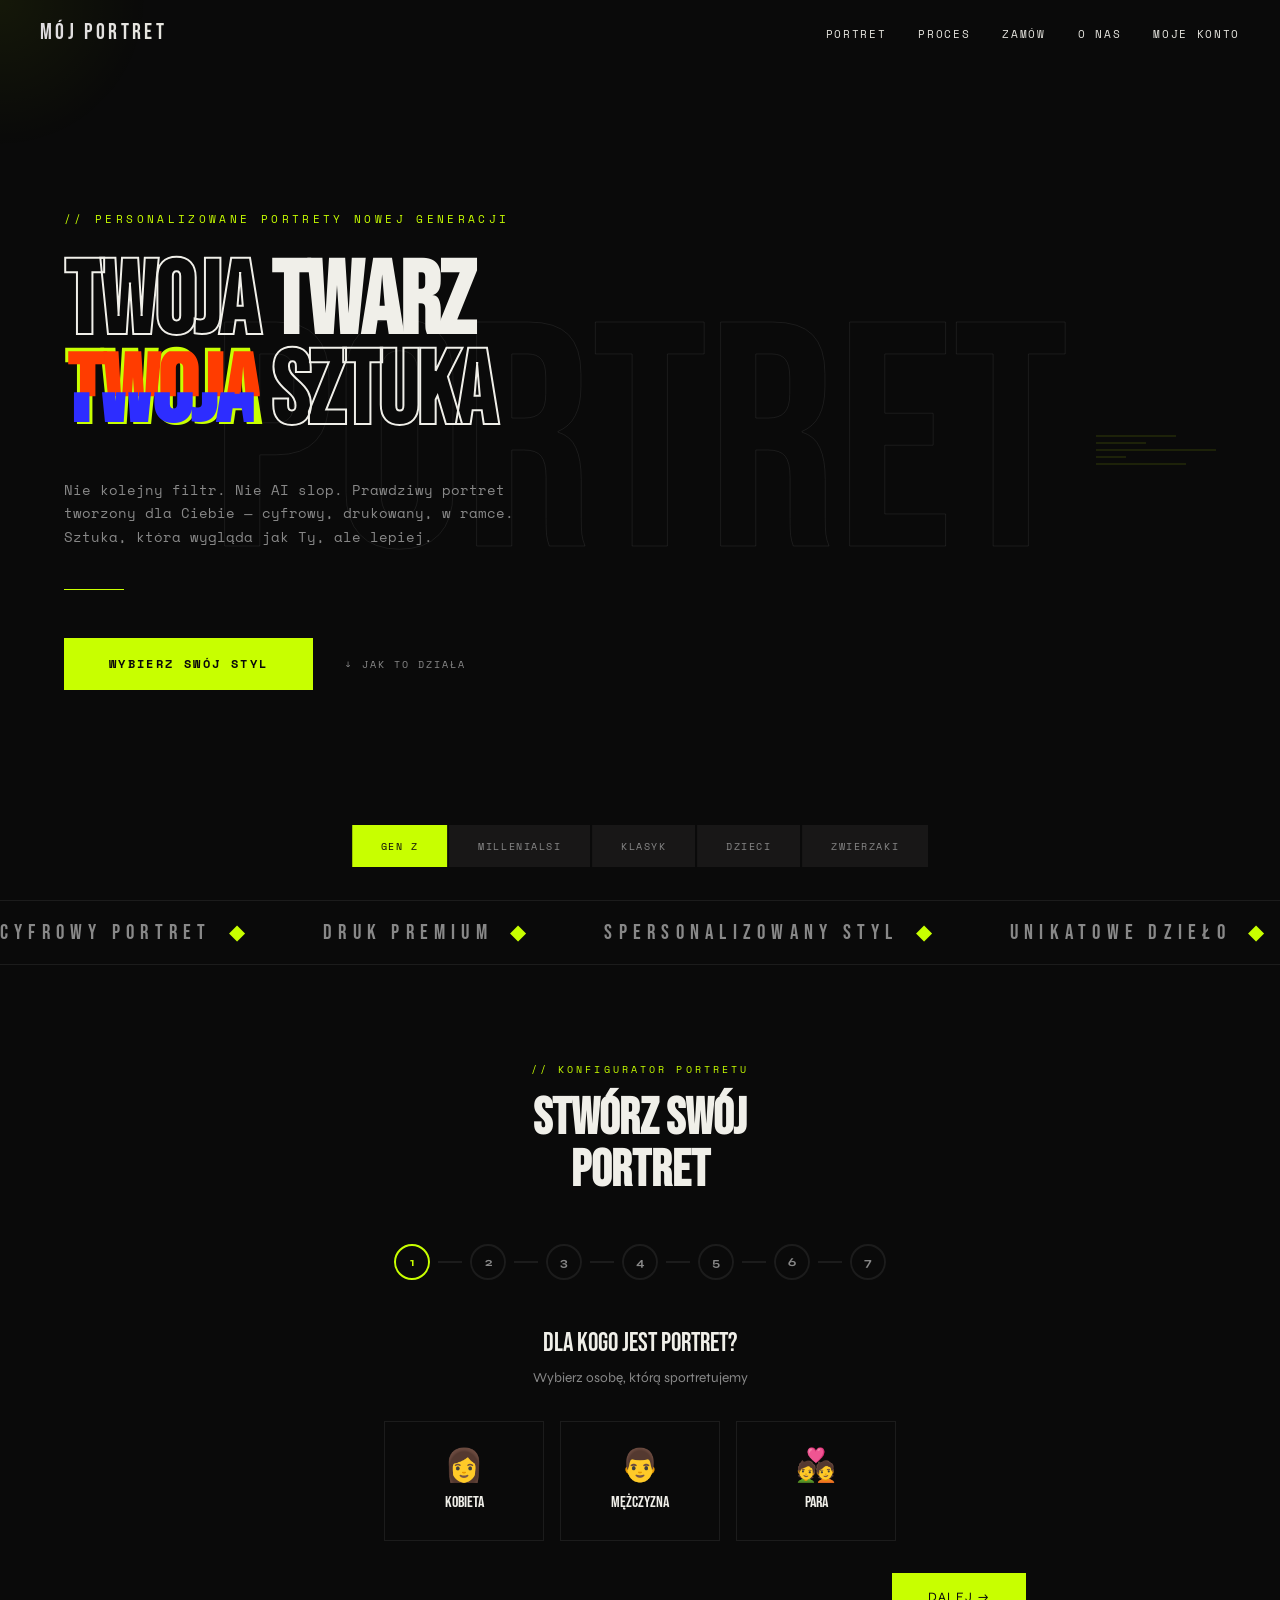
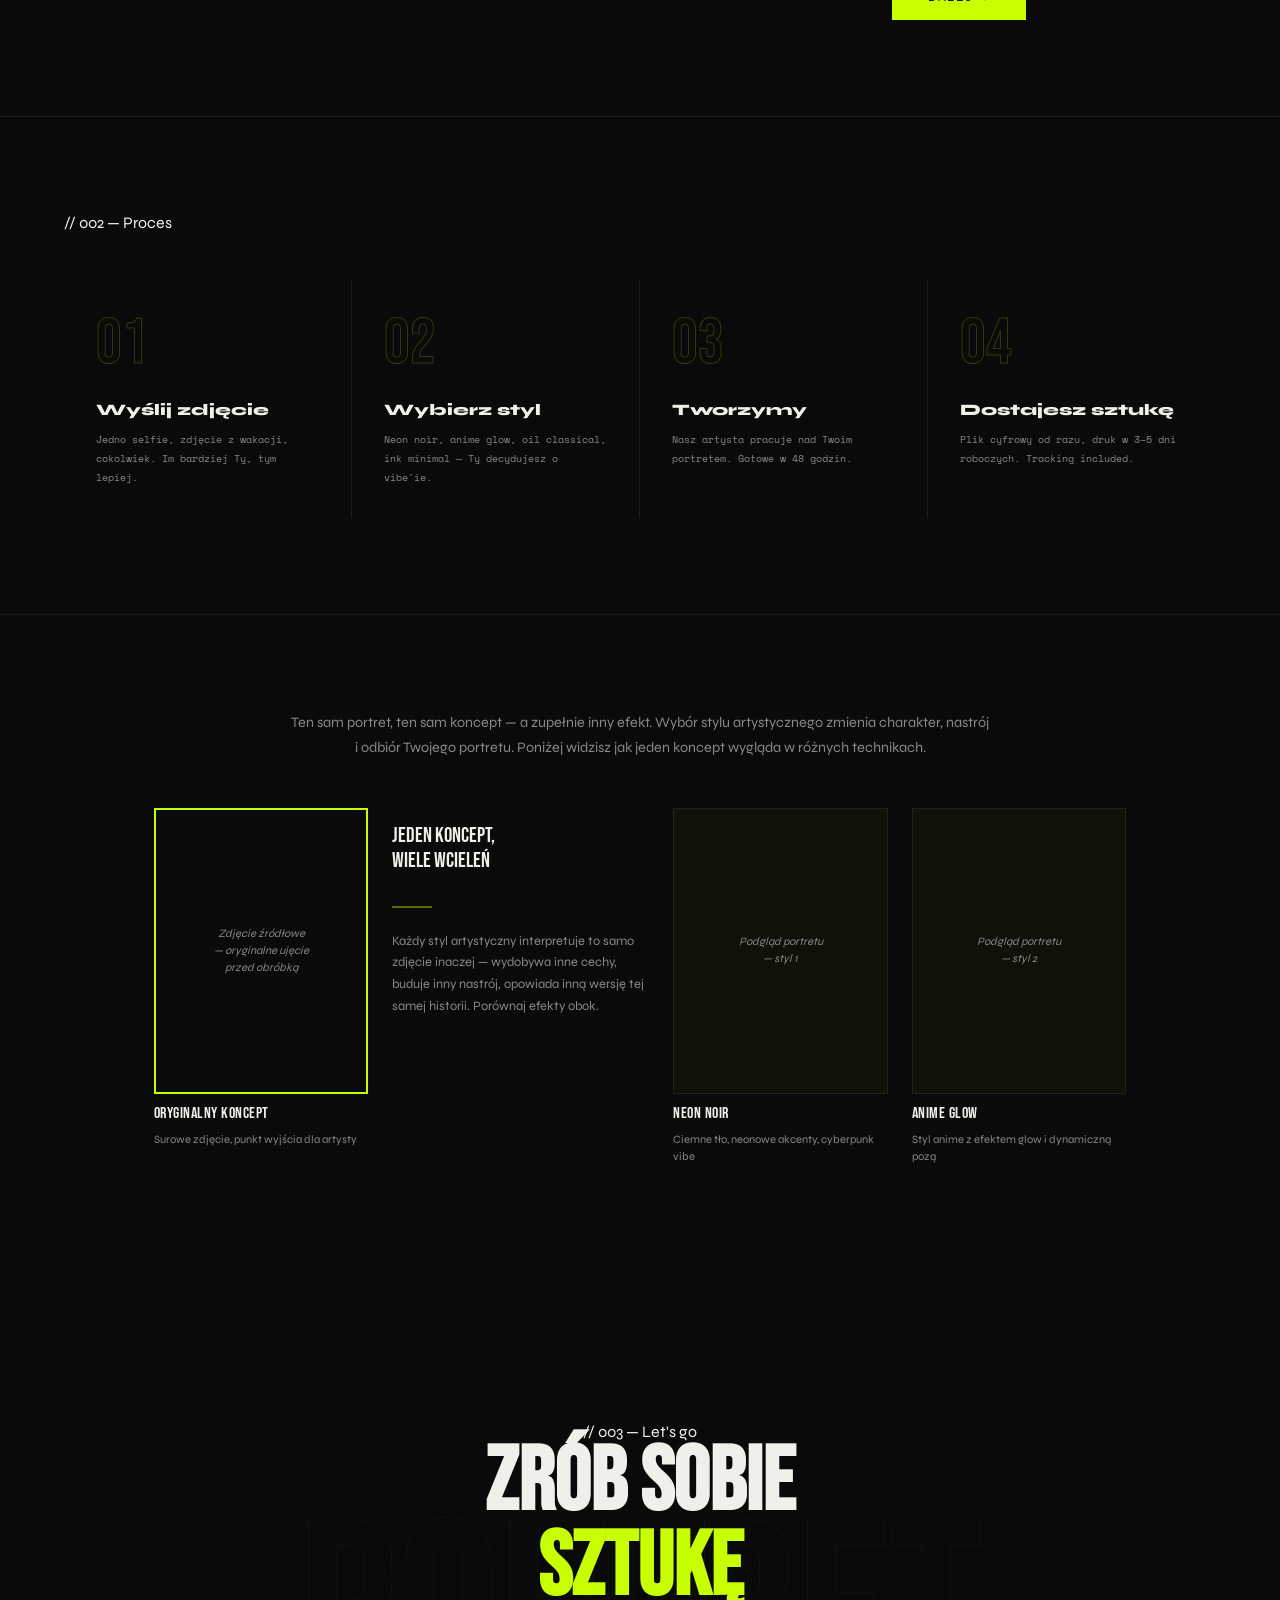
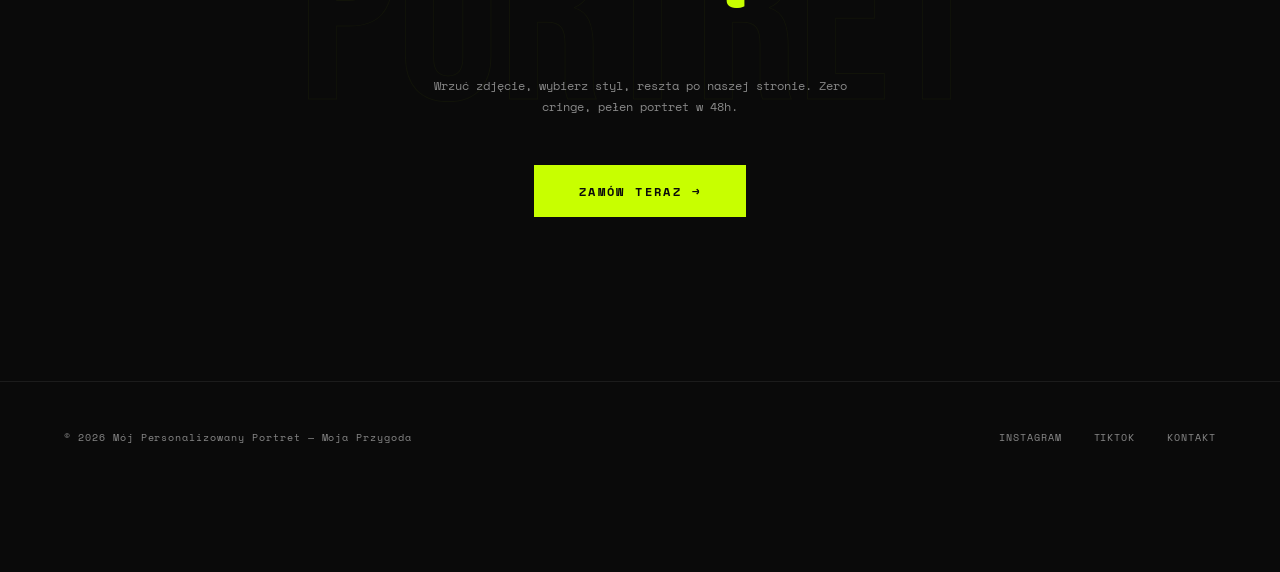
==== commit 10a19acf: "index.html" ====
--- a/index.html
+++ b/index.html
@@ -59,6 +59,8 @@
     <li><a href="#formularz">Portret</a></li>
     <li><a href="#proces">Proces</a></li>
     <li><a href="#zamow">Zamów</a></li>
+    <li><a href="o-nas.html">O nas</a></li>
+    <li><a href="https://mojabajkowaprzygoda.pl/moje-konto/">Moje konto</a></li>
   </ul>
 </nav>
 
@@ -152,4 +154,4 @@
 <script src="form.js"></script>
 <script src="theme.js"></script>
 </body>
-</html>+</html>
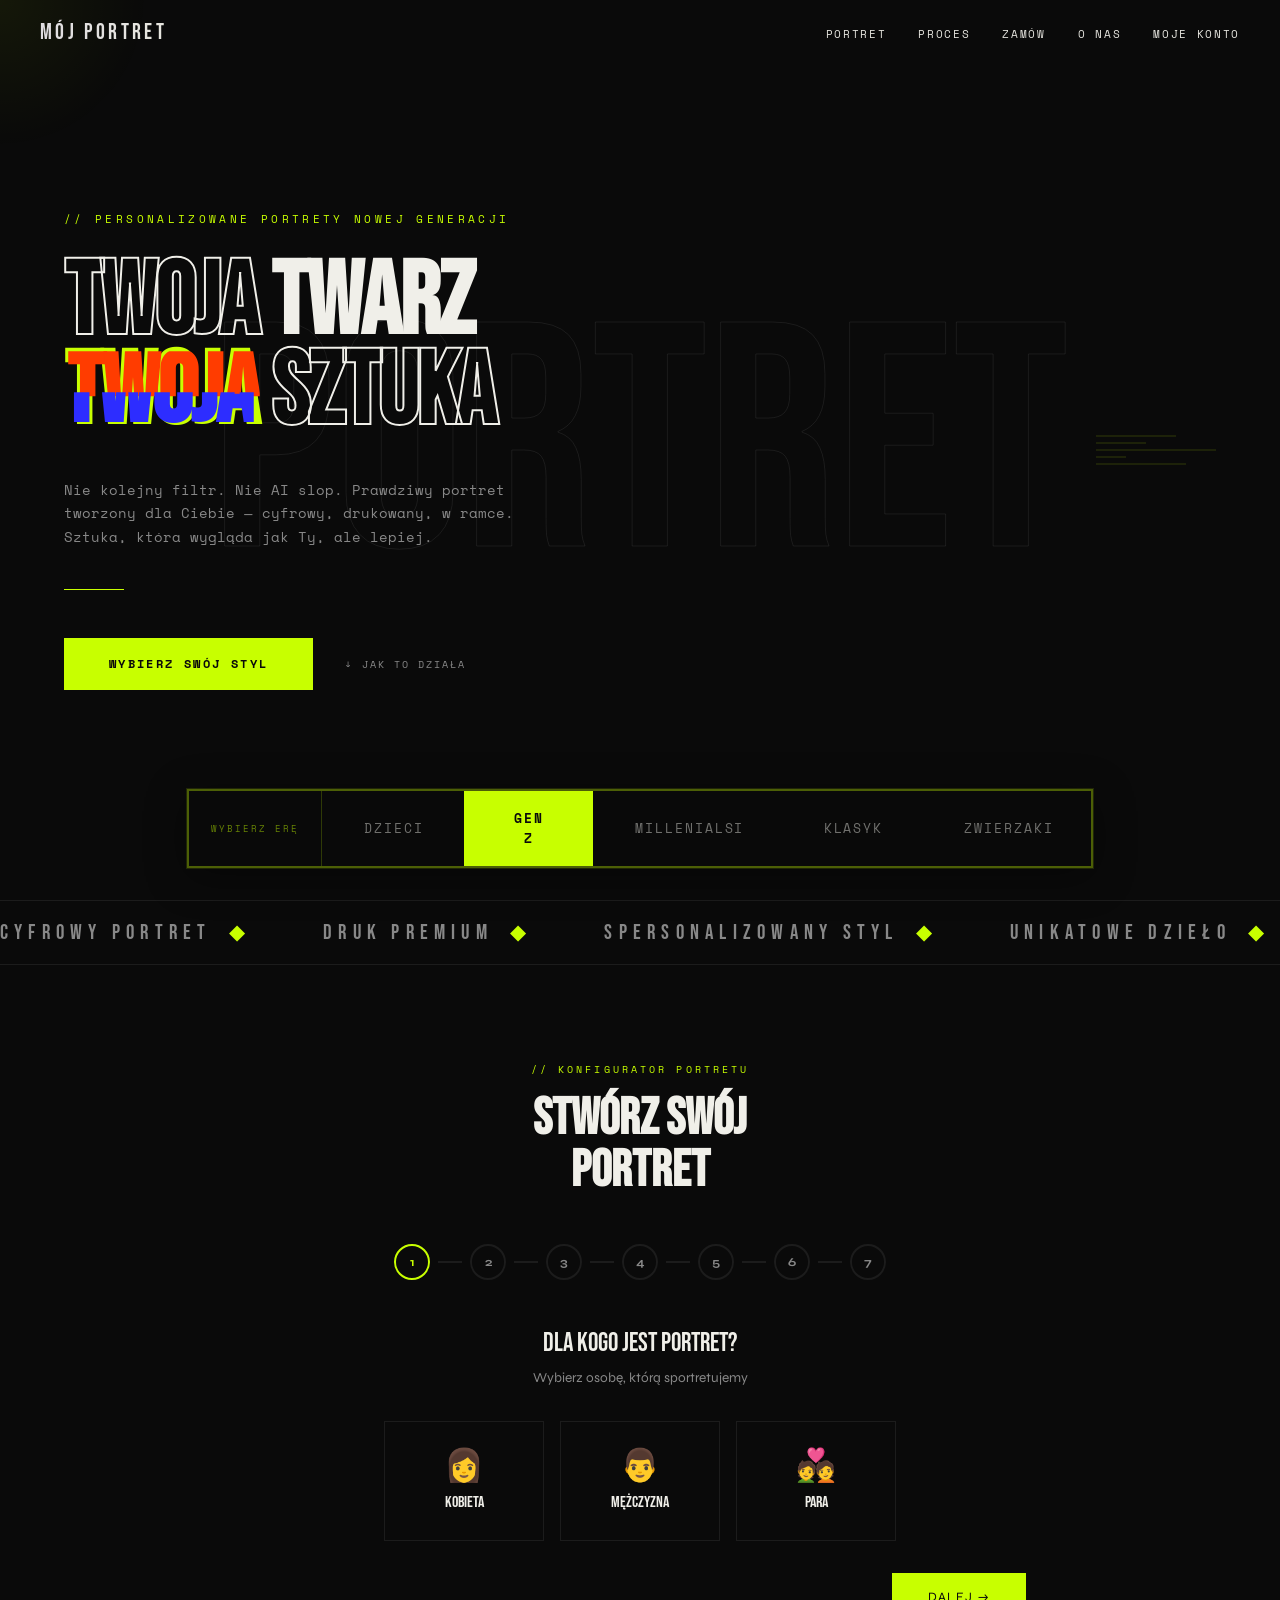
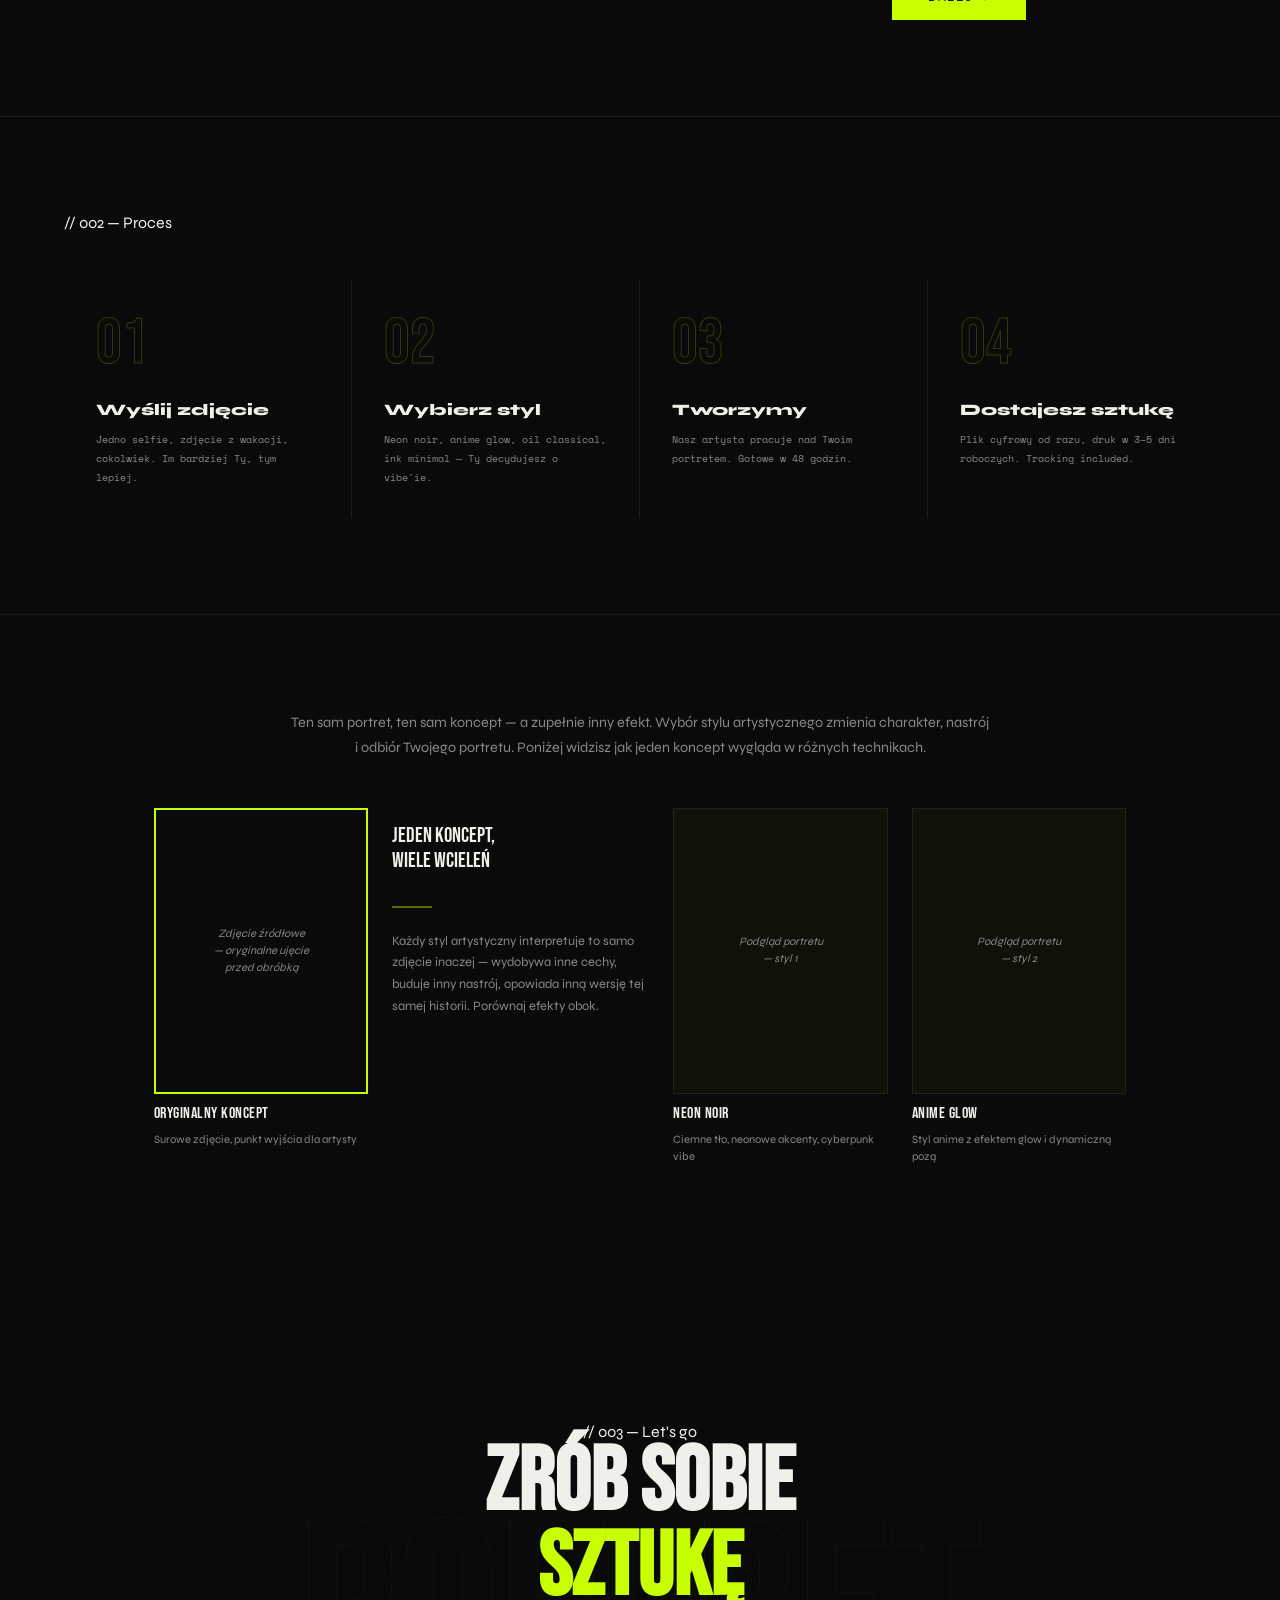
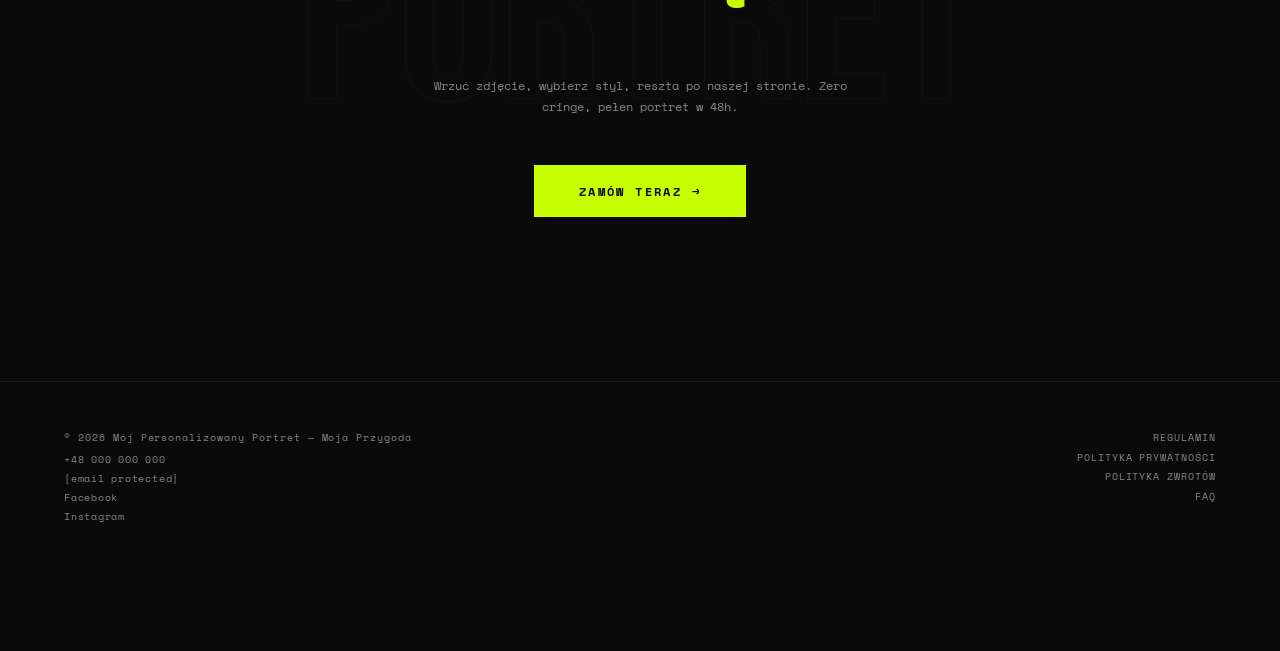
==== commit 85e7b8f1: "Add files via upload" ====
--- a/index.html
+++ b/index.html
@@ -45,10 +45,11 @@
 
 <!-- Tab bar -->
 <div class="tab-bar">
+  <div class="tab-bar-label">Wybierz erę</div>
+  <button class="tab-btn" data-tab="dzieci">Dzieci</button>
   <button class="tab-btn active" data-tab="genz">Gen Z</button>
   <button class="tab-btn" data-tab="millennial">Millenialsi</button>
   <button class="tab-btn" data-tab="klasyk">Klasyk</button>
-  <button class="tab-btn" data-tab="dzieci">Dzieci</button>
   <button class="tab-btn" data-tab="zwierzaki">Zwierzaki</button>
 </div>
 
@@ -143,8 +144,22 @@
 
   <!-- Footer -->
   <footer>
-    <p class="footer-left">© 2026 Mój Personalizowany Portret — Moja Przygoda</p>
-    <div class="footer-right" id="footerLinks"></div>
+    <div class="footer-left">
+      <p class="footer-copy">© 2026 Mój Personalizowany Portret — Moja Przygoda</p>
+      <div class="footer-contact">
+        <span>+48 000 000 000</span>
+        <span><a href="/cdn-cgi/l/email-protection" class="__cf_email__" data-cfemail="e98286879d88829da984868388999b93908e868d88c79985">[email&#160;protected]</a></span>
+        <a href="#">Facebook</a>
+        <a href="#">Instagram</a>
+      </div>
+    </div>
+    <div class="footer-right">
+      <a href="regulamin.html">Regulamin</a>
+      <a href="polityka-prywatnosci.html">Polityka prywatności</a>
+      <a href="polityka-zwrotow.html">Polityka zwrotów</a>
+      <a href="faq.html">FAQ</a>
+    </div>
+    <div id="footerLinks" style="display:none"></div>
   </footer>
 
 </div>
@@ -154,4 +169,4 @@
 <script src="form.js"></script>
 <script src="theme.js"></script>
 </body>
-</html>
+</html>
--- a/style.css
+++ b/style.css
@@ -60,24 +60,39 @@
   .curtain-klasyk-gold{z-index:5;width:4px;left:50%;height:100%;transform:translateX(-50%) scaleY(0);background:linear-gradient(180deg,transparent,#F2F0E8 20%,#F2F0E8 80%,transparent)}
   .curtain-dzieci-sky{background:#EAFFDA;z-index:3;width:100%;height:100%}
   .curtain-dzieci-kite{z-index:6;position:absolute;top:50%;left:50%;width:220px;height:220px;transform:translate(-50%,-50%) scale(0) rotate(-15deg);transform-origin:center}
-  .curtain-zwierzaki-sky{background:#E8F4F8;z-index:3;width:100%;height:100%}
-  .curtain-zwierzaki-bone{z-index:6;position:absolute;width:160px;height:160px;transform-origin:center}
-
-  .tab-bar{position:fixed;bottom:2rem;left:50%;transform:translateX(-50%);z-index:200;display:flex;gap:2px;overflow:hidden;transition:border-radius .6s,gap .6s,box-shadow .6s,border-color .6s;border:1px solid transparent}
-  [data-theme="millennial"] .tab-bar{border-radius:40px;gap:0;box-shadow:0 8px 40px rgba(42,37,32,.15)}
-  [data-theme="klasyk"] .tab-bar{border-radius:0;gap:0;border:1px solid rgba(125,46,70,.25);box-shadow:0 4px 30px rgba(0,0,0,.1);background:rgba(242,240,232,.9);backdrop-filter:blur(12px)}
-  [data-theme="dzieci"] .tab-bar{border-radius:40px;gap:0;box-shadow:0 6px 30px rgba(74,107,42,.15);background:rgba(255,255,255,.85);backdrop-filter:blur(12px)}
-  .tab-btn{font-family:'Space Mono',monospace;font-size:.65rem;letter-spacing:.15em;text-transform:uppercase;padding:.8rem 1.8rem;border:none;cursor:pointer;transition:all .4s;background:rgba(240,239,233,.06);color:#888}
-  [data-theme="millennial"] .tab-btn{background:rgba(42,37,32,.04);font-family:'DM Sans',sans-serif;font-size:.7rem;letter-spacing:.08em;padding:.9rem 2rem;border-radius:40px}
-  [data-theme="klasyk"] .tab-btn{background:transparent;font-family:'Lora',serif;font-size:.75rem;letter-spacing:.1em;padding:.9rem 2rem;border-radius:0;color:#605C4E;text-transform:none}
-  [data-theme="dzieci"] .tab-btn{background:rgba(143,209,79,.08);font-family:'Nunito',sans-serif;font-size:.75rem;font-weight:700;letter-spacing:.05em;padding:.8rem 1.6rem;border-radius:40px;color:#6A9940;text-transform:none}
-  .tab-btn.active{background:var(--accent);color:var(--bg)}
+  .curtain-zwierzaki-sky{background:#F5F5F0;z-index:3;width:100%;height:100%}
+  .curtain-zwierzaki-bone{z-index:6;position:absolute;top:50%;left:50%;width:160px;height:160px;transform:translate(-50%,-50%) scale(0) rotate(-15deg);transform-origin:center}
+
+  /* ===== TAB BAR ===== */
+  .tab-bar{position:fixed;bottom:2rem;left:50%;transform:translateX(-50%);z-index:200;display:flex;align-items:stretch;gap:2px;overflow:hidden;transition:border-radius .6s,gap .6s,box-shadow .6s,border-color .6s,background .6s;border:2px solid rgba(200,255,0,.35);background:rgba(10,10,10,.75);backdrop-filter:blur(16px);box-shadow:0 0 0 1px rgba(200,255,0,.12),0 8px 40px rgba(0,0,0,.4)}
+  /* Label nieaktywny po lewej */
+  .tab-bar-label{font-family:'Space Mono',monospace;font-size:.55rem;letter-spacing:.22em;text-transform:uppercase;padding:0 1.4rem;display:flex;align-items:center;color:rgba(200,255,0,.5);border-right:1px solid rgba(200,255,0,.2);white-space:nowrap;pointer-events:none;user-select:none}
+  [data-theme="millennial"] .tab-bar-label{font-family:'DM Sans',sans-serif;letter-spacing:.12em;color:rgba(196,100,58,.6);border-right-color:rgba(196,100,58,.2)}
+  [data-theme="klasyk"] .tab-bar-label{font-family:'Lora',serif;font-style:italic;letter-spacing:.08em;text-transform:none;color:rgba(125,46,70,.55);border-right-color:rgba(125,46,70,.2)}
+  [data-theme="dzieci"] .tab-bar-label{font-family:'Nunito',sans-serif;font-weight:800;letter-spacing:.06em;text-transform:none;color:rgba(74,107,42,.7);border-right-color:rgba(74,107,42,.2)}
+  [data-theme="zwierzaki"] .tab-bar-label{font-family:'Lilita One',cursive;letter-spacing:.06em;color:rgba(196,114,42,.65);border-right-color:rgba(196,114,42,.2)}
+  /* Per-theme tab bar container */
+  [data-theme="millennial"] .tab-bar{border-radius:50px;gap:0;border-color:rgba(196,100,58,.3);background:rgba(247,243,237,.88);box-shadow:0 0 0 1px rgba(196,100,58,.1),0 8px 40px rgba(42,37,32,.18)}
+  [data-theme="klasyk"] .tab-bar{border-radius:0;gap:0;border-color:rgba(125,46,70,.4);background:rgba(242,240,232,.93);box-shadow:0 0 0 1px rgba(125,46,70,.1),0 4px 30px rgba(0,0,0,.12)}
+  [data-theme="dzieci"] .tab-bar{border-radius:50px;gap:0;border-color:rgba(143,209,79,.5);background:rgba(234,255,218,.9);box-shadow:0 0 0 1px rgba(143,209,79,.2),0 6px 30px rgba(74,107,42,.18)}
+  [data-theme="zwierzaki"] .tab-bar{border-radius:12px;gap:0;border-color:rgba(196,114,42,.4);background:rgba(245,245,240,.9);box-shadow:0 0 0 1px rgba(196,114,42,.12),0 6px 30px rgba(44,24,16,.15)}
+  /* Przyciski — bazowe (genz/dark) */
+  .tab-btn{font-family:'Space Mono',monospace;font-size:.82rem;letter-spacing:.15em;text-transform:uppercase;padding:1.1rem 2.5rem;border:none;cursor:pointer;transition:all .4s;background:transparent;color:rgba(240,239,233,.45);min-width:120px;text-align:center}
+  [data-theme="millennial"] .tab-btn{background:transparent;font-family:'DM Sans',sans-serif;font-size:.85rem;letter-spacing:.08em;padding:1.1rem 2.5rem;border-radius:50px;color:rgba(42,37,32,.45)}
+  [data-theme="klasyk"] .tab-btn{background:transparent;font-family:'Lora',serif;font-size:.88rem;letter-spacing:.1em;padding:1.1rem 2.5rem;border-radius:0;color:#8a8070;text-transform:none}
+  [data-theme="dzieci"] .tab-btn{background:transparent;font-family:'Nunito',sans-serif;font-size:.88rem;font-weight:700;letter-spacing:.05em;padding:1.1rem 2.5rem;border-radius:50px;color:rgba(74,107,42,.55);text-transform:none}
+  [data-theme="zwierzaki"] .tab-btn{background:transparent;font-family:'Outfit',sans-serif;font-size:.88rem;letter-spacing:.06em;padding:1.1rem 2.5rem;border-radius:12px;color:rgba(44,24,16,.45);text-transform:none}
+  /* Aktywny */
+  .tab-btn.active{background:var(--accent);color:var(--bg);font-weight:700}
   [data-theme="klasyk"] .tab-btn.active{background:var(--accent);color:#F2F0E8}
   [data-theme="dzieci"] .tab-btn.active{background:var(--accent);color:#fff}
-  .tab-btn:not(.active):hover{background:rgba(240,239,233,.12);color:var(--fg)}
-  [data-theme="millennial"] .tab-btn:not(.active):hover{background:rgba(42,37,32,.08)}
+  [data-theme="zwierzaki"] .tab-btn.active{background:var(--accent);color:#fff}
+  /* Hover */
+  .tab-btn:not(.active):hover{background:rgba(200,255,0,.1);color:var(--accent)}
+  [data-theme="millennial"] .tab-btn:not(.active):hover{background:rgba(196,100,58,.08);color:var(--accent)}
   [data-theme="klasyk"] .tab-btn:not(.active):hover{background:rgba(125,46,70,.08);color:#7D2E46}
-  [data-theme="dzieci"] .tab-btn:not(.active):hover{background:rgba(143,209,79,.15);color:#4A6B2A}
+  [data-theme="dzieci"] .tab-btn:not(.active):hover{background:rgba(143,209,79,.2);color:#4A6B2A}
+  [data-theme="zwierzaki"] .tab-btn:not(.active):hover{background:rgba(196,114,42,.1);color:var(--accent)}
 
   nav{position:fixed;top:0;left:0;right:0;z-index:100;display:flex;justify-content:space-between;align-items:center;padding:1.2rem 2.5rem;mix-blend-mode:var(--nav-blend);transition:padding .6s,background .6s,border-color .6s;border-bottom:1px solid transparent}
   [data-theme="millennial"] nav{padding:1.5rem 3.5rem;border-bottom-color:var(--border);background:rgba(247,243,237,.85);backdrop-filter:blur(20px)}
@@ -359,17 +374,28 @@
   [data-theme="klasyk"] .cta-sub{font-family:'Lora',serif;font-size:1.05rem;font-style:italic;font-weight:400;line-height:1.9;max-width:520px}
   [data-theme="dzieci"] .cta-sub{font-family:'Nunito',sans-serif;font-size:1.05rem;font-weight:600;line-height:1.7;max-width:480px}
 
-  footer{padding:3rem 5vw;border-top:1px solid var(--border);display:flex;justify-content:space-between;align-items:center;flex-wrap:wrap;gap:1rem;margin-bottom:5rem}
+  footer{padding:3rem 5vw;border-top:1px solid var(--border);display:flex;justify-content:space-between;align-items:flex-start;flex-wrap:wrap;gap:2rem;margin-bottom:5rem}
   [data-theme="klasyk"] footer{padding:3.5rem 6vw}
-  .footer-left{font-family:var(--mono-font);font-size:.6rem;color:var(--muted);letter-spacing:.1em}
-  [data-theme="millennial"] .footer-left{font-family:'DM Sans',sans-serif;font-weight:300}
-  [data-theme="klasyk"] .footer-left{font-family:'Lora',serif;font-size:.75rem;font-weight:400;letter-spacing:.05em}
-  [data-theme="dzieci"] .footer-left{font-family:'Nunito',sans-serif;font-size:.7rem;font-weight:600}
-  .footer-right{display:flex;gap:2rem} [data-theme="klasyk"] .footer-right{gap:2.5rem}
+  .footer-left{display:flex;flex-direction:column;gap:.5rem}
+  .footer-copy{font-family:var(--mono-font);font-size:.6rem;color:var(--muted);letter-spacing:.1em}
+  [data-theme="millennial"] .footer-copy{font-family:'DM Sans',sans-serif;font-weight:300}
+  [data-theme="klasyk"] .footer-copy{font-family:'Lora',serif;font-size:.75rem;font-weight:400;letter-spacing:.05em}
+  [data-theme="dzieci"] .footer-copy{font-family:'Nunito',sans-serif;font-size:.7rem;font-weight:600}
+  [data-theme="zwierzaki"] .footer-copy{font-family:'Outfit',sans-serif;font-size:.7rem}
+  .footer-contact{display:flex;flex-direction:column;gap:.3rem}
+  .footer-contact a,.footer-contact span{font-family:var(--mono-font);font-size:.6rem;color:var(--muted);text-decoration:none;letter-spacing:.08em;transition:color .3s}
+  .footer-contact a:hover{color:var(--accent)}
+  [data-theme="millennial"] .footer-contact a,[data-theme="millennial"] .footer-contact span{font-family:'DM Sans',sans-serif;letter-spacing:.04em}
+  [data-theme="klasyk"] .footer-contact a,[data-theme="klasyk"] .footer-contact span{font-family:'Lora',serif;font-size:.75rem;letter-spacing:.04em}
+  [data-theme="dzieci"] .footer-contact a,[data-theme="dzieci"] .footer-contact span{font-family:'Nunito',sans-serif;font-weight:600;font-size:.7rem}
+  [data-theme="zwierzaki"] .footer-contact a,[data-theme="zwierzaki"] .footer-contact span{font-family:'Outfit',sans-serif;font-size:.7rem}
+  .footer-right{display:flex;flex-direction:column;gap:.35rem;text-align:right}
+  [data-theme="klasyk"] .footer-right{gap:.5rem}
   .footer-right a{font-family:var(--mono-font);font-size:.6rem;color:var(--muted);text-decoration:none;letter-spacing:.1em;text-transform:uppercase;transition:color .3s}
   [data-theme="millennial"] .footer-right a{font-family:'DM Sans',sans-serif;text-transform:capitalize;letter-spacing:.06em}
   [data-theme="klasyk"] .footer-right a{font-family:'Lora',serif;text-transform:none;letter-spacing:.06em;font-size:.8rem}
   [data-theme="dzieci"] .footer-right a{font-family:'Nunito',sans-serif;font-weight:700;text-transform:none;letter-spacing:.04em;font-size:.75rem}
+  [data-theme="zwierzaki"] .footer-right a{font-family:'Outfit',sans-serif;font-weight:600;text-transform:none;letter-spacing:.04em;font-size:.75rem}
   .footer-right a:hover{color:var(--accent)}
 
   .cursor-glow{width:300px;height:300px;border-radius:50%;background:radial-gradient(circle,rgba(200,255,0,.06) 0%,transparent 70%);position:fixed;pointer-events:none;z-index:0;transform:translate(-50%,-50%);transition:left .15s ease-out,top .15s ease-out,opacity .5s}
@@ -377,7 +403,7 @@
 
   /* ===== ZWIERZAKI THEME OVERRIDES ===== */
   [data-theme="zwierzaki"] .tab-bar{border-radius:40px;gap:0;box-shadow:0 6px 30px rgba(44,24,16,.12);background:rgba(250,250,248,.9);backdrop-filter:blur(12px)}
-  [data-theme="zwierzaki"] .tab-btn{background:#FAFAF8;font-family:'Outfit',sans-serif;font-size:.7rem;font-weight:600;letter-spacing:.06em;padding:.8rem 1.6rem;border-radius:40px;color:#2C1810;text-transform:none}
+  [data-theme="zwierzaki"] .tab-btn{background:#FAFAF8;font-family:'Outfit',sans-serif;font-size:.88rem;font-weight:600;letter-spacing:.06em;padding:1.1rem 2.5rem;border-radius:40px;color:#2C1810;text-transform:none}
   [data-theme="zwierzaki"] .tab-btn.active{background:var(--accent);color:#fff}
   [data-theme="zwierzaki"] .tab-btn:not(.active):hover{background:rgba(196,114,42,.1);color:#2C1810}
   [data-theme="zwierzaki"] nav{padding:1.3rem 2.5rem;border-bottom-color:var(--border);background:rgba(245,245,240,.9);backdrop-filter:blur(16px)}
@@ -438,8 +464,7 @@
   [data-theme="zwierzaki"] .cta-section::before{-webkit-text-stroke-color:rgba(196,114,42,.04)}
   [data-theme="zwierzaki"] .cta-headline{line-height:1.1;font-size:clamp(2.8rem,7vw,5.5rem)}
   [data-theme="zwierzaki"] .cta-sub{font-family:'Outfit',sans-serif;font-size:1.05rem;font-weight:400;line-height:1.7;max-width:520px}
-  [data-theme="zwierzaki"] .footer-left{font-family:'Outfit',sans-serif;font-size:.7rem;font-weight:400}
-  [data-theme="zwierzaki"] .footer-right a{font-family:'Outfit',sans-serif;font-weight:600;text-transform:none;letter-spacing:.04em;font-size:.75rem}
+
   [data-theme="zwierzaki"] .cursor-glow{opacity:0}
   [data-theme="zwierzaki"] .deco-lines{opacity:0;pointer-events:none}
   [data-theme="zwierzaki"] .mill-ornament{opacity:0}
@@ -515,10 +540,12 @@
 
     /* Tab bar */
     .tab-bar{bottom:1rem}
-    .tab-btn{padding:.55rem .7rem;font-size:.5rem;letter-spacing:.08em}
-    [data-theme="millennial"] .tab-btn{padding:.6rem .8rem;font-size:.55rem;letter-spacing:.04em}
-    [data-theme="klasyk"] .tab-btn{padding:.6rem .8rem;font-size:.58rem;letter-spacing:.05em}
-    [data-theme="dzieci"] .tab-btn{padding:.55rem .7rem;font-size:.58rem;letter-spacing:.02em}
+    .tab-bar-label{display:none}
+    .tab-btn{padding:.6rem .75rem;font-size:.5rem;letter-spacing:.08em;min-width:0}
+    [data-theme="millennial"] .tab-btn{padding:.6rem .75rem;font-size:.53rem;letter-spacing:.04em}
+    [data-theme="klasyk"] .tab-btn{padding:.6rem .75rem;font-size:.55rem;letter-spacing:.05em}
+    [data-theme="dzieci"] .tab-btn{padding:.6rem .75rem;font-size:.55rem;letter-spacing:.02em}
+    [data-theme="zwierzaki"] .tab-btn{padding:.6rem .75rem;font-size:.55rem;letter-spacing:.02em}
 
     /* Hero */
     .hero{padding:0 5vw}
@@ -541,7 +568,6 @@
     [data-theme="dzieci"] .progress-step{width:28px;height:28px}
 
     [data-theme="zwierzaki"] .nav-logo{font-size:1.15rem}
-    [data-theme="zwierzaki"] .tab-btn{padding:.55rem .7rem;font-size:.55rem;letter-spacing:.02em}
     [data-theme="zwierzaki"] .hero-title{font-size:clamp(2rem,8vw,6rem)}
     [data-theme="zwierzaki"] .cta-section{padding:3rem 4vw}
     [data-theme="zwierzaki"] .progress-step{width:28px;height:28px}
@@ -573,7 +599,8 @@
 
     /* Footer */
     footer{flex-direction:column;text-align:center;padding:2rem 4vw}
-    .footer-right{justify-content:center}
+    .footer-right{text-align:center}
+    .footer-contact{align-items:center}
 
     /* Toast — narrower on phone */
     .toast{right:1rem;left:1rem;text-align:center}
